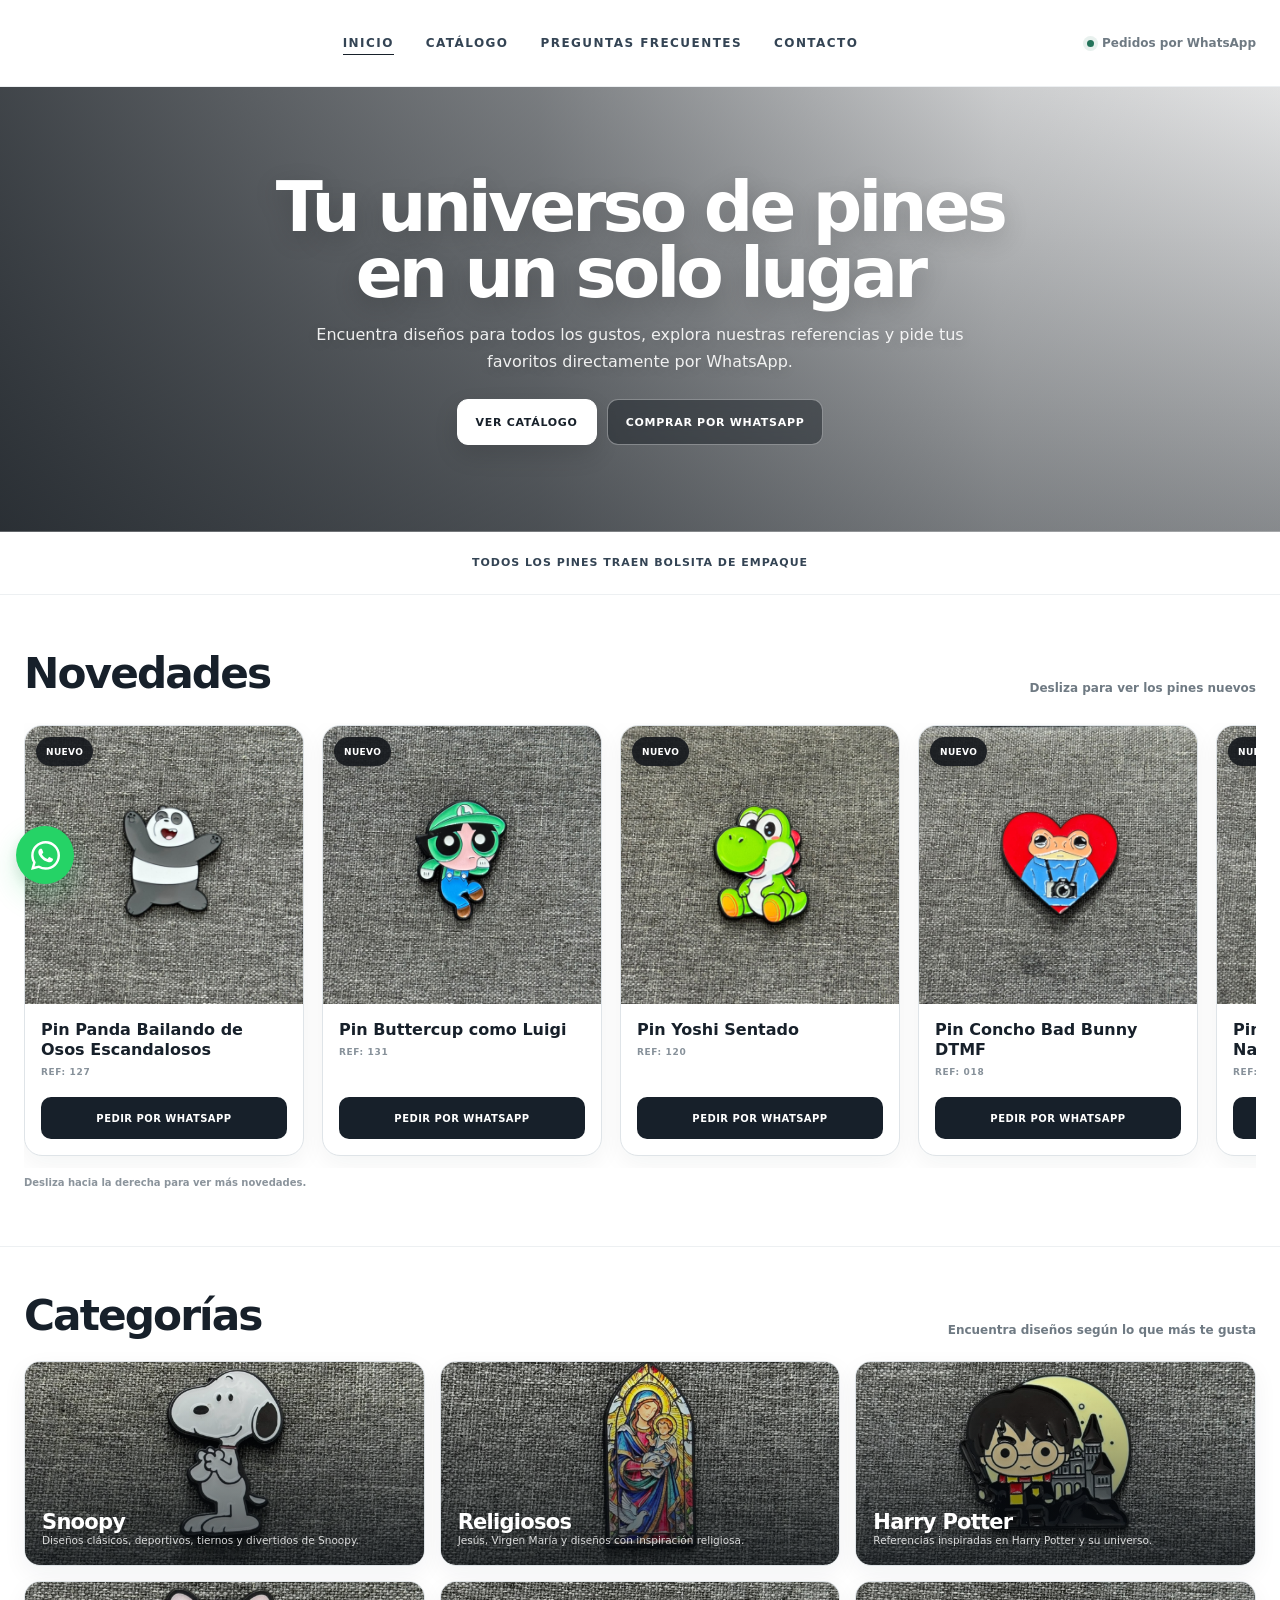
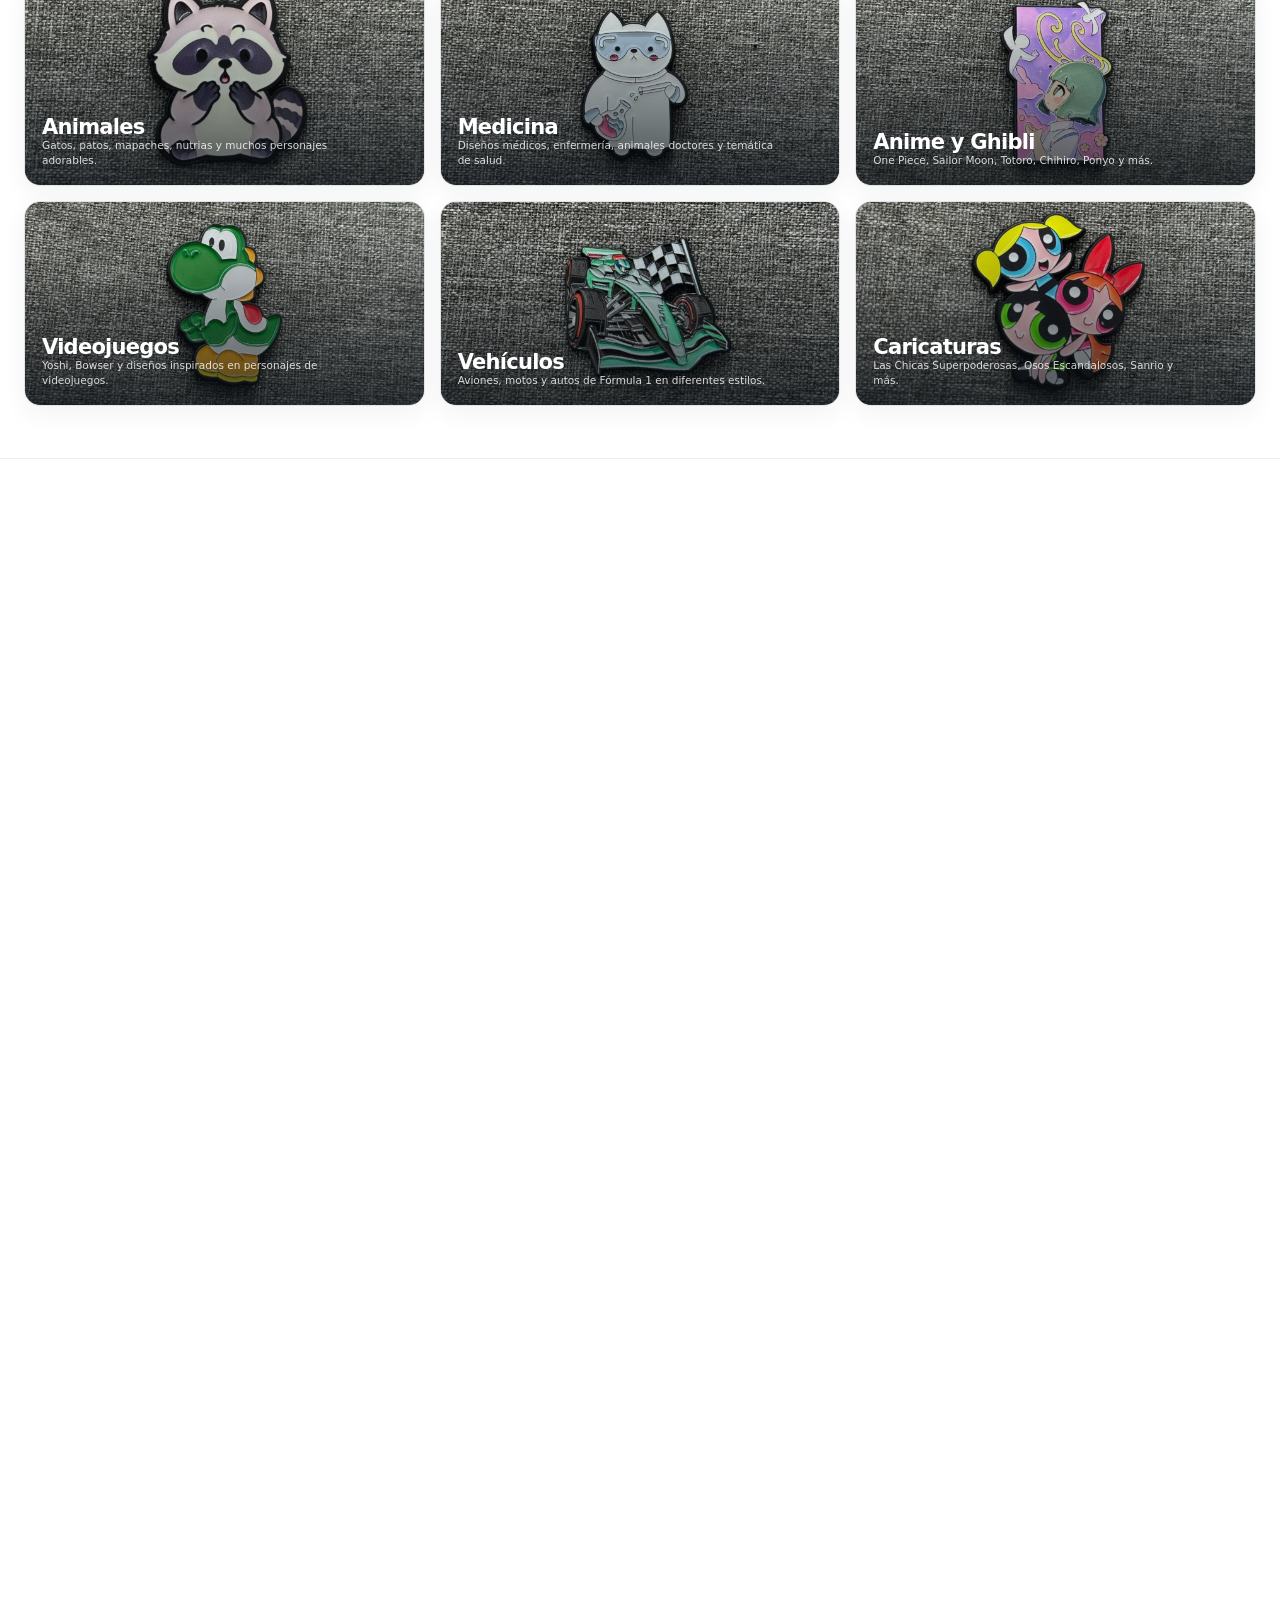
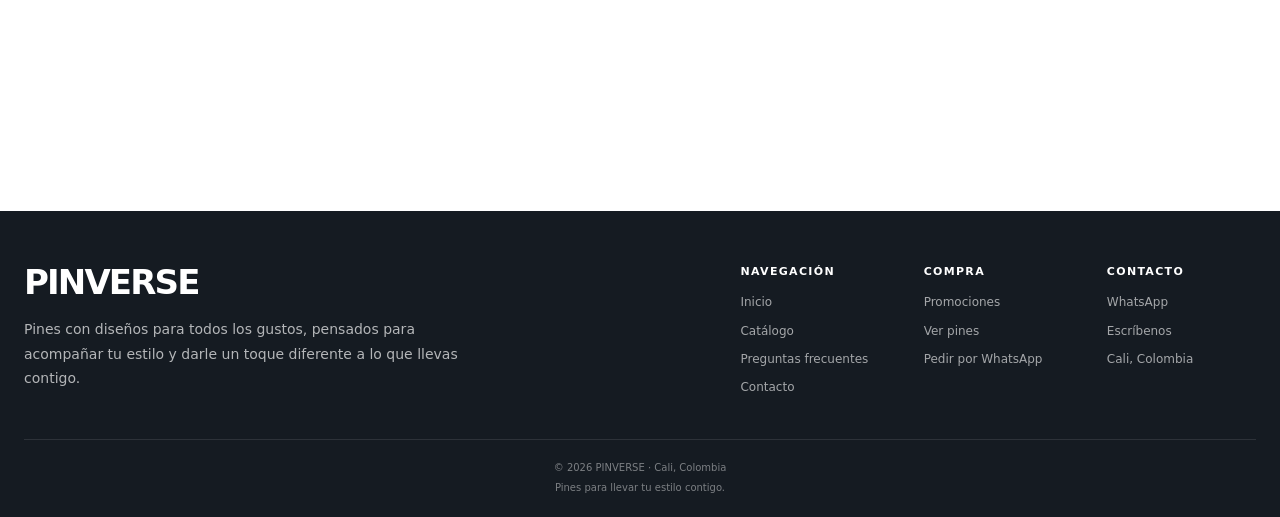
==== index.html @ 4ebc749e "UPDATE" ====
<!DOCTYPE html>
<html lang="es">
<head>
  <meta charset="UTF-8" />
  <meta name="viewport" content="width=device-width, initial-scale=1.0" />

  <script>
    if (window.location.pathname.endsWith('/index.html')) {
      window.history.replaceState({}, '', window.location.pathname.replace(/index\.html$/, ''));
    }
  </script>

  <title>PINVERSE · Inicio</title>
  <meta name="theme-color" content="#ffffff" />
  <meta name="description" content="PINVERSE: pines para todos los gustos. Explora el catálogo, novedades y compra directamente por WhatsApp." />
  <link rel="icon" type="image/png" href="imagenes/favicon.png" />
  
  <style>
    :root{
      --ink:#17202a;
      --ink-soft:#344454;
      --muted:#6f7a83;
      --surface:#ffffff;
      --surface-soft:#f7f8f9;
      --line:#dfe4e8;
      --line-soft:#edf0f2;
      --blue:#2f78bd;
      --blue-deep:#214f7a;
      --green:#24735a;
      --black:#161a1e;
      --max:1420px;
      --header-h:86px;
      --shadow:0 16px 38px rgba(24,32,42,.08);
      --shadow-soft:0 8px 22px rgba(24,32,42,.055);
      --ease:cubic-bezier(.2,.72,.22,1);
    }

    *{
      box-sizing:border-box;
      margin:0;
      padding:0;
    }

    html{
      scroll-behavior:smooth;
    }

    body{
      min-height:100vh;
      background:#fff;
      color:var(--ink);
      font-family:Inter, ui-sans-serif, system-ui, -apple-system, BlinkMacSystemFont, "Segoe UI", sans-serif;
      -webkit-font-smoothing:antialiased;
      text-rendering:optimizeLegibility;
      overflow-x:hidden;
    }

    button,
    input,
    select{
      font:inherit;
    }

    button,
    a{
      -webkit-tap-highlight-color:transparent;
    }

    img{
      max-width:100%;
    }

    a{
      color:inherit;
    }

    .container{
      width:100%;
      margin:0;
      padding:0;
    }

    .inner{
      width:min(calc(100% - 48px), var(--max));
      margin:0 auto;
    }

    /* =========================
       HEADER · mismo lenguaje del catálogo
       ========================= */
    .site-header{
      width:100%;
      min-height:var(--header-h);
      background:rgba(255,255,255,.96);
      border-bottom:1px solid var(--line-soft);
      position:sticky;
      top:0;
      z-index:60;
      backdrop-filter:blur(14px);
    }

    .navbar{
      min-height:var(--header-h);
      display:grid;
      grid-template-columns:auto 1fr auto;
      align-items:center;
      gap:34px;
    }

    .logo-box{
      width:90px;
      height:74px;
      display:flex;
      align-items:center;
      justify-content:flex-start;
      text-decoration:none;
      overflow:visible;
    }

    .logo-box img{
      width:86px;
      height:86px;
      object-fit:contain;
      display:block;
      transform:scale(1.08);
      transition:transform .25s var(--ease);
    }

    .logo-box:hover img{
      transform:scale(1.12);
    }

    .main-nav{
      display:flex;
      align-items:center;
      justify-content:center;
      gap:32px;
      min-width:0;
    }

    .main-nav a{
      text-decoration:none;
      font-size:12px;
      line-height:1;
      font-weight:800;
      letter-spacing:.12em;
      text-transform:uppercase;
      color:var(--ink-soft);
      position:relative;
      padding:10px 0;
    }

    .main-nav a::after{
      content:"";
      position:absolute;
      left:0;
      right:0;
      bottom:4px;
      height:1px;
      background:var(--ink);
      transform:scaleX(0);
      transform-origin:left;
      transition:transform .25s var(--ease);
    }

    .main-nav a:hover::after,
    .main-nav a[aria-current="page"]::after{
      transform:scaleX(1);
    }

    .header-note{
      display:flex;
      align-items:center;
      gap:8px;
      color:var(--muted);
      font-size:12px;
      font-weight:750;
      white-space:nowrap;
    }

    .header-note-dot{
      width:7px;
      height:7px;
      border-radius:50%;
      background:var(--green);
      box-shadow:0 0 0 4px rgba(36,115,90,.10);
    }

    .menu-toggle,
    .mobile-drawer,
    .mobile-overlay,
    .menu-btn{
      display:none;
    }

    /* =========================
       HERO INICIO
       ========================= */
    .hero{
      width:100vw;
      min-height:445px;
      margin:0;
      position:relative;
      isolation:isolate;
      overflow:hidden;
      display:flex;
      align-items:flex-end;
      color:#fff;
      background:
        linear-gradient(90deg, rgba(12,18,24,.78) 0%, rgba(12,18,24,.54) 42%, rgba(12,18,24,.20) 78%, rgba(12,18,24,.10) 100%),
        linear-gradient(180deg, rgba(12,18,24,.02) 0%, rgba(12,18,24,.44) 100%),
        url("imagenes/banner-principal.jpg") center/cover no-repeat;
    }

    .hero::after{
      content:"";
      position:absolute;
      inset:auto 0 0;
      height:1px;
      background:rgba(255,255,255,.25);
      z-index:2;
    }

    .hero-content{
      width:min(calc(100% - 48px), var(--max));
      max-width:none;
      margin:0 auto;
      padding:58px 0 44px;
      position:relative;
      z-index:3;
    }

    .pill{
      display:inline-flex;
      align-items:center;
      min-height:32px;
      padding:7px 12px;
      margin-bottom:16px;
      border:1px solid rgba(255,255,255,.28);
      border-radius:999px;
      background:rgba(17,24,31,.36);
      color:rgba(255,255,255,.92);
      backdrop-filter:blur(8px);
      font-size:10px;
      font-weight:850;
      letter-spacing:.09em;
      text-transform:uppercase;
    }

    .hero h1{
      max-width:800px;
      margin:0 0 16px;
      color:#fff;
      font-size:clamp(42px,5.4vw,72px);
      line-height:.96;
      letter-spacing:-.055em;
      font-weight:780;
      text-wrap:balance;
      text-shadow:0 8px 26px rgba(0,0,0,.18);
    }

    .hero p{
      max-width:650px;
      margin:0 0 24px;
      color:rgba(255,255,255,.90);
      font-size:16px;
      line-height:1.65;
      text-shadow:0 3px 12px rgba(0,0,0,.15);
    }

    .hero-actions{
      display:flex;
      flex-wrap:wrap;
      gap:10px;
    }

    .btn{
      min-height:46px;
      padding:0 18px;
      border:1px solid transparent;
      border-radius:11px;
      display:inline-flex;
      align-items:center;
      justify-content:center;
      text-decoration:none;
      font-size:11px;
      font-weight:900;
      letter-spacing:.065em;
      text-transform:uppercase;
      transition:transform .22s var(--ease), background .22s ease, border-color .22s ease, box-shadow .22s ease;
    }

    .btn-primary{
      background:#fff;
      color:var(--ink);
      border-color:#fff;
      box-shadow:0 10px 24px rgba(0,0,0,.12);
    }

    .btn-primary:hover{
      transform:translateY(-2px);
      box-shadow:0 14px 28px rgba(0,0,0,.17);
    }

    .btn-light{
      background:rgba(18,24,31,.46);
      color:#fff;
      border-color:rgba(255,255,255,.38);
      backdrop-filter:blur(8px);
    }

    .btn-light:hover{
      transform:translateY(-2px);
      background:rgba(18,24,31,.62);
    }

    /* =========================
       FRANJA INFORMATIVA
       ========================= */
    .promo-strip{
      width:100vw;
      min-height:62px;
      background:#fff;
      border-bottom:1px solid var(--line-soft);
      color:var(--ink);
      overflow:hidden;
    }

    .promo-slider{
      width:min(calc(100% - 48px), var(--max));
      height:62px;
      margin:0 auto;
      position:relative;
    }

    .promo-message{
      position:absolute;
      inset:0;
      display:flex;
      align-items:center;
      justify-content:center;
      padding:0 18px;
      color:var(--ink-soft);
      text-align:center;
      font-size:11px;
      line-height:1.35;
      font-weight:850;
      letter-spacing:.09em;
      text-transform:uppercase;
      opacity:0;
      transform:translateY(8px);
      transition:opacity .35s ease, transform .35s ease;
    }

    .promo-message.active{
      opacity:1;
      transform:none;
    }

    /* =========================
       SECCIONES
       ========================= */
    .section{
      width:100vw;
      margin:0;
      padding:58px max(24px, calc((100vw - var(--max))/2));
      background:#fff;
      border-bottom:1px solid var(--line-soft);
      position:relative;
      overflow:hidden;
    }

    .section-head{
      display:flex;
      align-items:flex-end;
      justify-content:space-between;
      gap:18px;
      flex-wrap:wrap;
      margin-bottom:28px;
    }

    .section-head h2{
      color:var(--ink);
      font-size:clamp(30px,3.3vw,46px);
      line-height:1;
      letter-spacing:-.045em;
      font-weight:820;
    }

    .section-head p{
      color:var(--muted);
      font-size:12px;
      font-weight:700;
    }

    /* =========================
       NOVEDADES
       ========================= */
    .novedades-wrap{
      position:relative;
    }

    .novedades-scroll{
      display:flex;
      gap:18px;
      overflow-x:auto;
      padding:2px 2px 12px;
      scroll-snap-type:x mandatory;
      scrollbar-width:thin;
      scrollbar-color:#cfd6dc transparent;
    }

    .novedades-scroll::-webkit-scrollbar{
      height:6px;
    }

    .novedades-scroll::-webkit-scrollbar-track{
      background:transparent;
    }

    .novedades-scroll::-webkit-scrollbar-thumb{
      background:#cfd6dc;
      border-radius:999px;
    }

    .novedad-card{
      width:280px;
      min-width:280px;
      flex:0 0 280px;
      overflow:hidden;
      scroll-snap-align:start;
      background:#fff;
      border:1px solid var(--line);
      border-radius:18px;
      box-shadow:0 8px 24px rgba(23,36,48,.05);
      transition:transform .24s var(--ease), box-shadow .24s ease, border-color .24s ease;
    }

    .novedad-card:hover{
      transform:translateY(-3px);
      border-color:#cfd7dd;
      box-shadow:0 14px 30px rgba(23,36,48,.09);
    }

    .novedad-image{
      position:relative;
      aspect-ratio:1/1;
      overflow:hidden;
      background:#f2f3f3;
    }

    .novedad-image img{
      width:100%;
      height:100%;
      object-fit:cover;
      display:block;
      transition:transform .45s var(--ease);
    }

    .novedad-card:hover .novedad-image img{
      transform:scale(1.025);
    }

    .novedad-badge{
      position:absolute;
      top:11px;
      left:11px;
      z-index:2;
      min-height:29px;
      padding:0 10px;
      border-radius:999px;
      display:flex;
      align-items:center;
      background:rgba(22,26,30,.92);
      color:#fff;
      font-size:9px;
      font-weight:900;
      letter-spacing:.04em;
      text-transform:uppercase;
      box-shadow:0 6px 14px rgba(0,0,0,.12);
    }

    .novedad-body{
      min-height:151px;
      padding:16px;
      display:flex;
      flex-direction:column;
      gap:7px;
    }

    .novedad-title{
      color:var(--ink);
      font-size:16px;
      line-height:1.25;
      font-weight:820;
    }

    .novedad-ref{
      color:#87919a;
      font-size:9px;
      font-weight:850;
      letter-spacing:.07em;
      text-transform:uppercase;
    }

    .novedad-desc{
      display:none;
    }

    .novedad-btn{
      width:100%;
      min-height:42px;
      margin-top:auto;
      padding:0 12px;
      border-radius:10px;
      display:flex;
      align-items:center;
      justify-content:center;
      background:var(--ink);
      color:#fff;
      text-decoration:none;
      font-size:10px;
      font-weight:900;
      letter-spacing:.045em;
      text-transform:uppercase;
      transition:transform .2s ease, background .2s ease;
    }

    .novedad-btn:hover{
      transform:translateY(-1px);
      background:#0d141a;
    }

    .slider-hint{
      margin-top:9px;
      color:#8b949c;
      font-size:10px;
      font-weight:700;
    }

    /* =========================
       CATEGORÍAS
       ========================= */
    .categories-grid{
      display:grid;
      grid-template-columns:repeat(3,minmax(0,1fr));
      gap:16px;
    }

    .category-card{
      min-height:230px;
      position:relative;
      overflow:hidden;
      display:flex;
      align-items:flex-end;
      isolation:isolate;
      border:1px solid var(--line);
      border-radius:18px;
      background:#e8ebed;
      color:#fff;
      text-decoration:none;
      box-shadow:0 8px 24px rgba(23,36,48,.055);
      transition:transform .24s var(--ease), box-shadow .24s ease;
    }

    .category-card:hover{
      transform:translateY(-3px);
      box-shadow:0 15px 30px rgba(23,36,48,.10);
    }

    .category-bg{
      position:absolute;
      inset:0;
      background-size:cover;
      background-position:center;
      transform:scale(1.01);
      transition:transform .5s var(--ease);
    }

    .category-bg::after{
      content:"";
      position:absolute;
      inset:0;
      background:linear-gradient(180deg, rgba(10,15,20,.08) 12%, rgba(10,15,20,.74) 100%);
    }

    .category-card:hover .category-bg{
      transform:scale(1.045);
    }

    .category-content{
      position:relative;
      z-index:2;
      width:100%;
      padding:20px;
    }

    .category-chip{
      display:inline-flex;
      min-height:26px;
      align-items:center;
      padding:0 9px;
      margin-bottom:10px;
      border:1px solid rgba(255,255,255,.28);
      border-radius:999px;
      background:rgba(10,15,20,.28);
      color:rgba(255,255,255,.92);
      font-size:8px;
      font-weight:900;
      letter-spacing:.08em;
      text-transform:uppercase;
      backdrop-filter:blur(7px);
    }

    .category-card h3{
      margin:0 0 6px;
      font-size:24px;
      line-height:1;
      letter-spacing:-.035em;
      font-weight:850;
    }

    .category-card p{
      max-width:340px;
      color:rgba(255,255,255,.82);
      font-size:11px;
      line-height:1.5;
    }

    .category-gatos .category-bg{ background-image:url("imagenes/pin3.jpeg"); }
    .category-medicina .category-bg{ background-image:url("imagenes/pin20.jpeg"); }
    .category-marvel .category-bg{ background-image:url("imagenes/pin30.jpeg"); }
    .category-animales .category-bg{ background-image:url("imagenes/pin21.jpeg"); }
    .category-perros .category-bg{ background-image:url("imagenes/pin46.jpeg"); }
    .category-anime .category-bg{ background-image:url("imagenes/pin32.jpeg"); }
    .category-caricaturas .category-bg{ background-image:url("imagenes/pin16.jpeg"); }
    .category-videojuegos .category-bg{ background-image:url("imagenes/pin23.jpeg"); }
    .category-frases .category-bg{ background-image:url("imagenes/pin56.jpeg"); }

    /* =========================
       FAQ
       ========================= */
    .faq-layout{
      display:grid;
      grid-template-columns:.86fr 1.14fr;
      gap:46px;
      align-items:start;
    }

    .faq-intro{
      display:grid;
      align-content:start;
      gap:16px;
    }

    .faq-kicker{
      width:max-content;
      color:#6d7881;
      font-size:9px;
      font-weight:900;
      letter-spacing:.11em;
      text-transform:uppercase;
    }

    .faq-intro h2{
      max-width:560px;
      color:var(--ink);
      font-size:clamp(34px,4vw,52px);
      line-height:.98;
      letter-spacing:-.05em;
      font-weight:820;
    }

    .faq-intro p{
      max-width:560px;
      color:var(--muted);
      font-size:14px;
      line-height:1.7;
    }

    .faq-image{
      width:100%;
      min-height:300px;
      overflow:hidden;
      border:1px solid var(--line);
      border-radius:18px;
      background:
        linear-gradient(180deg, rgba(17,24,31,.04), rgba(17,24,31,.16)),
        url("imagenes/imagen-preguntas.jpg") center/cover no-repeat;
    }

    .faq-list{
      display:grid;
      gap:16px;
    }

    .faq-group{
      display:grid;
      gap:9px;
    }

    .faq-group + .faq-group{
      margin-top:6px;
    }

    .faq-group-title{
      padding:0 2px 4px;
      color:#7b858e;
      font-size:9px;
      font-weight:900;
      letter-spacing:.11em;
      text-transform:uppercase;
    }

    .faq-item{
      overflow:hidden;
      background:#fff;
      border:1px solid var(--line);
      border-radius:14px;
      transition:border-color .2s ease, box-shadow .2s ease;
    }

    .faq-item[open]{
      border-color:#ccd5dc;
      box-shadow:0 8px 22px rgba(23,36,48,.05);
    }

    .faq-question{
      min-height:58px;
      padding:14px 16px;
      list-style:none;
      cursor:pointer;
      display:flex;
      align-items:center;
      justify-content:space-between;
      gap:18px;
      color:var(--ink);
      font-size:14px;
      line-height:1.35;
      font-weight:800;
    }

    .faq-question::-webkit-details-marker{
      display:none;
    }

    .faq-icon{
      width:29px;
      height:29px;
      flex:0 0 29px;
      border:1px solid var(--line);
      border-radius:50%;
      display:grid;
      place-items:center;
      color:var(--ink-soft);
      font-size:18px;
      font-weight:500;
      transition:transform .2s ease;
    }

    .faq-item[open] .faq-icon{
      transform:rotate(45deg);
    }

    .faq-answer{
      padding:0 16px 16px;
      color:var(--muted);
      font-size:12px;
      line-height:1.7;
    }

    .faq-answer p + p{
      margin-top:8px;
    }

    /* =========================
       FOOTER · igual al catálogo
       ========================= */
    .site-footer{
      width:100vw;
      background:#151b22;
      color:#fff;
    }

    .footer-shell{
      width:min(calc(100% - 48px), var(--max));
      margin:0 auto;
      padding:54px 0 20px;
    }

    .footer-top{
      display:grid;
      grid-template-columns:minmax(260px,1.25fr) minmax(430px,1fr);
      gap:72px;
      align-items:start;
      padding-bottom:42px;
    }

    .footer-brand-block{
      max-width:500px;
    }

    .footer-brand-name{
      display:inline-block;
      margin-bottom:18px;
      color:#fff;
      text-decoration:none;
      font-size:34px;
      line-height:1;
      font-weight:900;
      letter-spacing:-.055em;
    }

    .footer-brand-block p{
      max-width:470px;
      color:rgba(255,255,255,.68);
      font-size:14px;
      line-height:1.75;
    }

    .footer-links-grid{
      display:grid;
      grid-template-columns:repeat(3,minmax(0,1fr));
      gap:34px;
    }

    .footer-column{
      display:flex;
      flex-direction:column;
      align-items:flex-start;
      gap:11px;
    }

    .footer-column h3{
      margin:0 0 5px;
      color:#fff;
      font-size:11px;
      font-weight:900;
      text-transform:uppercase;
      letter-spacing:.12em;
    }

    .footer-column a,
    .footer-column span{
      color:rgba(255,255,255,.61);
      text-decoration:none;
      font-size:12px;
      line-height:1.45;
      transition:color .2s ease, transform .2s ease;
    }

    .footer-column a:hover{
      color:#fff;
      transform:translateX(2px);
    }

    .footer-bottom{
      min-height:58px;
      padding:18px 0 0;
      border-top:1px solid rgba(255,255,255,.10);
      display:flex;
      flex-direction:column;
      align-items:center;
      justify-content:center;
      gap:5px;
      color:rgba(255,255,255,.44);
      text-align:center;
      font-size:10px;
      line-height:1.5;
    }

    /* =========================
       WHATSAPP FLOTANTE
       ========================= */
    .whatsapp-float{
      position:fixed;
      left:16px;
      bottom:16px;
      z-index:80;
      width:58px;
      height:58px;
      border:0;
      border-radius:50%;
      display:grid;
      place-items:center;
      background:#25d366;
      color:#fff;
      text-decoration:none;
      box-shadow:0 12px 28px rgba(37,211,102,.22), 0 5px 14px rgba(0,0,0,.10);
      transition:transform .22s var(--ease), box-shadow .22s ease;
    }

    .whatsapp-float:hover{
      transform:translateY(-2px) scale(1.025);
      box-shadow:0 16px 34px rgba(37,211,102,.28), 0 7px 18px rgba(0,0,0,.12);
    }

    .whatsapp-icon{
      width:100%;
      height:100%;
      display:grid;
      place-items:center;
      line-height:0;
    }

    .whatsapp-icon svg,
    .whatsapp-float > svg{
      width:29px;
      height:29px;
      display:block;
      fill:#fff;
    }

    /* REVEAL */
    .soft-reveal{
      opacity:0;
      transform:translateY(14px);
      transition:opacity .55s ease, transform .55s var(--ease);
    }

    .soft-reveal.is-visible{
      opacity:1;
      transform:none;
    }

    @media (prefers-reduced-motion:reduce){
      *,
      *::before,
      *::after{
        scroll-behavior:auto !important;
      }

      .soft-reveal{
        opacity:1;
        transform:none;
        transition:none;
      }
    }

    /* =========================
       RESPONSIVE
       ========================= */
    @media (max-width:920px){
      :root{
        --header-h:82px;
      }

      .inner{
        width:min(calc(100% - 34px), var(--max));
      }

      .navbar{
        grid-template-columns:auto 1fr;
      }

      .header-note{
        display:none;
      }

      .main-nav{
        justify-content:flex-end;
        gap:18px;
      }

      .main-nav a{
        font-size:10px;
      }

      .hero-content{
        width:min(calc(100% - 34px), var(--max));
      }

      .categories-grid{
        grid-template-columns:repeat(2,minmax(0,1fr));
      }

      .faq-layout{
        grid-template-columns:1fr;
        gap:30px;
      }

      .footer-shell{
        width:min(calc(100% - 34px), var(--max));
        padding-top:46px;
      }

      .footer-top{
        grid-template-columns:1fr;
        gap:38px;
      }

      .footer-brand-block,
      .footer-links-grid{
        max-width:620px;
      }
    }

    @media (max-width:640px){
      :root{
        --header-h:78px;
      }

      .inner{
        width:calc(100% - 28px);
      }

      .site-header{
        position:relative;
      }

      .navbar{
        min-height:var(--header-h);
        display:flex;
        align-items:center;
        justify-content:center;
        position:relative;
      }

      .logo-box{
        width:96px;
        height:74px;
        justify-content:center;
      }

      .logo-box img{
        width:92px;
        height:92px;
      }

      .main-nav{
        display:none;
      }

      .menu-toggle{
        display:block;
        position:absolute;
        opacity:0;
        pointer-events:none;
      }

      .menu-btn{
        display:grid;
        place-items:center;
        position:absolute;
        left:0;
        top:50%;
        transform:translateY(-50%);
        width:42px;
        height:42px;
        border:0;
        background:transparent;
        color:var(--ink);
        font-size:28px;
        cursor:pointer;
        z-index:62;
      }

      .mobile-overlay{
        display:block;
        position:fixed;
        inset:0;
        background:rgba(10,15,20,.45);
        opacity:0;
        visibility:hidden;
        pointer-events:none;
        transition:.24s ease;
        z-index:70;
      }

      .mobile-drawer{
        display:flex;
        flex-direction:column;
        position:fixed;
        top:0;
        left:0;
        width:min(86vw,340px);
        height:100dvh;
        background:#fff;
        border-right:1px solid var(--line);
        transform:translateX(-104%);
        transition:transform .28s var(--ease);
        z-index:71;
      }

      .mobile-drawer-head{
        height:94px;
        display:flex;
        align-items:center;
        justify-content:space-between;
        padding:12px 16px;
        border-bottom:1px solid var(--line);
      }

      .mobile-drawer-logo{
        width:78px;
        height:78px;
        object-fit:contain;
      }

      .mobile-close{
        width:40px;
        height:40px;
        border:1px solid var(--line);
        background:transparent;
        color:var(--ink);
        display:grid;
        place-items:center;
        font-size:22px;
        cursor:pointer;
      }

      .mobile-drawer-nav{
        display:flex;
        flex-direction:column;
      }

      .mobile-drawer-nav a{
        min-height:60px;
        display:flex;
        align-items:center;
        padding:0 18px;
        border-bottom:1px solid var(--line-soft);
        color:var(--ink);
        text-decoration:none;
        font-size:13px;
        font-weight:850;
        letter-spacing:.07em;
        text-transform:uppercase;
      }

      .menu-toggle:checked ~ .mobile-overlay{
        opacity:1;
        visibility:visible;
        pointer-events:auto;
      }

      .menu-toggle:checked ~ .mobile-drawer{
        transform:none;
      }

      .hero{
        min-height:390px;
        background-position:center;
      }

      .hero-content{
        width:calc(100% - 28px);
        padding:42px 0 26px;
      }

      .pill{
        min-height:29px;
        margin-bottom:13px;
        font-size:8.5px;
      }

      .hero h1{
        max-width:520px;
        margin-bottom:12px;
        font-size:clamp(37px,11.5vw,52px);
        line-height:.97;
      }

      .hero p{
        max-width:520px;
        margin-bottom:18px;
        font-size:13px;
        line-height:1.6;
      }

      .hero-actions{
        display:grid;
        grid-template-columns:1fr;
        gap:8px;
        max-width:360px;
      }

      .btn{
        width:100%;
        min-height:44px;
        font-size:9.5px;
      }

      .promo-strip,
      .promo-slider{
        min-height:56px;
        height:56px;
      }

      .promo-slider{
        width:calc(100% - 24px);
      }

      .promo-message{
        padding:0 8px;
        font-size:9px;
        letter-spacing:.06em;
      }

      .section{
        padding:38px 14px;
      }

      .section-head{
        margin-bottom:20px;
        align-items:flex-start;
      }

      .section-head h2{
        font-size:31px;
      }

      .section-head p{
        font-size:10px;
      }

      .novedades-scroll{
        gap:12px;
      }

      .novedad-card{
        width:238px;
        min-width:238px;
        flex-basis:238px;
        border-radius:16px;
      }

      .novedad-body{
        min-height:143px;
        padding:13px;
      }

      .novedad-title{
        font-size:14px;
      }

      .categories-grid{
        grid-template-columns:1fr 1fr;
        gap:10px;
      }

      .category-card{
        min-height:170px;
        border-radius:15px;
      }

      .category-content{
        padding:14px;
      }

      .category-chip{
        min-height:23px;
        padding:0 8px;
        margin-bottom:8px;
        font-size:7px;
      }

      .category-card h3{
        font-size:18px;
      }

      .category-card p{
        display:none;
      }

      .faq-layout{
        gap:24px;
      }

      .faq-intro{
        gap:13px;
      }

      .faq-intro h2{
        font-size:34px;
      }

      .faq-intro p{
        font-size:12px;
      }

      .faq-image{
        min-height:220px;
        border-radius:15px;
      }

      .faq-list{
        gap:13px;
      }

      .faq-question{
        min-height:55px;
        padding:13px 14px;
        font-size:13px;
      }

      .faq-answer{
        padding:0 14px 14px;
        font-size:11px;
      }

      .footer-shell{
        width:calc(100% - 32px);
        padding:40px 0 18px;
      }

      .footer-top{
        gap:34px;
        padding-bottom:30px;
      }

      .footer-brand-name{
        font-size:31px;
        margin-bottom:15px;
      }

      .footer-brand-block p{
        font-size:13px;
        line-height:1.7;
      }

      .footer-links-grid{
        grid-template-columns:repeat(2,minmax(0,1fr));
        gap:30px 24px;
      }

      .footer-column:last-child{
        grid-column:1 / -1;
      }

      .whatsapp-float{
        left:14px;
        bottom:14px;
        width:56px;
        height:56px;
      }
    }

    @media (max-width:390px){
      .footer-links-grid{
        grid-template-columns:1fr 1fr;
        gap:28px 18px;
      }

      .categories-grid{
        gap:8px;
      }
    }
  
    /* =========================================================
       V2 · HERO CENTRADO
       ========================================================= */
    .hero{
      align-items:center;
      text-align:center;
    }

    .hero-content{
      display:flex;
      flex-direction:column;
      align-items:center;
      justify-content:center;
      padding-top:48px;
      padding-bottom:48px;
    }

    .hero h1{
      max-width:900px;
      margin-left:auto;
      margin-right:auto;
      text-align:center;
    }

    .hero p{
      max-width:690px;
      margin-left:auto;
      margin-right:auto;
      text-align:center;
    }

    .hero-actions{
      justify-content:center;
      align-items:center;
    }

    /* La píldora ya no se usa en el hero */
    .pill{
      display:none !important;
    }

    /* =========================================================
       V2 · CATEGORÍAS ACTUALIZADAS
       ========================================================= */
    .categories-grid{
      grid-template-columns:repeat(3,minmax(0,1fr));
      gap:16px;
    }

    .category-card{
      min-height:245px;
    }

    .category-content{
      display:flex;
      flex-direction:column;
      align-items:flex-start;
    }

    .category-card h3{
      max-width:92%;
    }

    .category-card p{
      max-width:90%;
    }

    .category-religiosos .category-bg{
      background-image:url("imagenes/pin105.jpeg");
    }

    .category-snoopy .category-bg{
      background-image:url("imagenes/pin89.jpeg");
    }

    .category-harry .category-bg{
      background-image:url("imagenes/pin5.jpeg");
    }

    .category-animales .category-bg{
      background-image:url("imagenes/pin123.jpeg");
    }

    .category-medicina .category-bg{
      background-image:url("imagenes/pin85.jpeg");
    }

    .category-anime .category-bg{
      background-image:url("imagenes/pin107.jpeg");
    }

    .category-videojuegos .category-bg{
      background-image:url("imagenes/pin112.jpeg");
    }

    .category-vehiculos .category-bg{
      background-image:url("imagenes/pin94.jpeg");
    }

    .category-caricaturas .category-bg{
      background-image:url("imagenes/pin139.jpeg");
    }

    @media (max-width:920px){
      .hero-content{
        padding-top:42px;
        padding-bottom:42px;
      }
    }

    @media (max-width:640px){
      .hero{
        min-height:365px;
      }

      .hero-content{
        width:calc(100% - 30px);
        padding-top:34px;
        padding-bottom:30px;
      }

      .hero h1{
        max-width:100%;
        font-size:clamp(36px,11vw,48px);
        line-height:.98;
      }

      .hero p{
        max-width:94%;
        font-size:13px;
        line-height:1.6;
      }

      .hero-actions{
        width:min(100%,360px);
        margin-left:auto;
        margin-right:auto;
      }

      .categories-grid{
        grid-template-columns:1fr 1fr;
        gap:10px;
      }

      .category-card{
        min-height:178px;
      }

      .category-card p{
        display:none;
      }
    }

  
    /* =========================================================
       V3 · CATEGORÍAS MÁS COMPACTAS Y MEJOR CENTRADAS
       ========================================================= */
    .categories-section{
      padding-top:48px;
      padding-bottom:52px;
    }

    .categories-section .section-head,
    .categories-section .categories-grid{
      width:min(100%, 1260px);
      margin-left:auto;
      margin-right:auto;
    }

    .categories-section .section-head{
      margin-bottom:24px;
    }

    .categories-section .categories-grid{
      grid-template-columns:repeat(3,minmax(0,1fr));
      gap:15px;
    }

    .categories-section .category-card{
      min-height:205px;
      border-radius:16px;
    }

    .categories-section .category-content{
      padding:17px;
    }

    .categories-section .category-card h3{
      font-size:21px;
    }

    .categories-section .category-card p{
      font-size:10.5px;
      line-height:1.45;
    }

    .categories-section .category-chip{
      min-height:24px;
      padding:0 8px;
      margin-bottom:8px;
      font-size:7.5px;
    }

    /* =========================================================
       V3 · FAQ CON BANNER HORIZONTAL DE BORDE A BORDE
       ========================================================= */
    .faq-section{
      padding:0;
      border-bottom:0;
    }

    .faq-section .faq-layout{
      display:flex;
      flex-direction:column;
      gap:0;
    }

    .faq-section .faq-intro{
      display:grid;
      grid-template-columns:minmax(280px, 470px) minmax(0, 1fr);
      gap:38px;
      align-items:center;
      width:min(calc(100% - 48px), var(--max));
      margin:0 auto;
      padding:52px 0 34px;
    }

    .faq-section .faq-image{
      grid-column:1 / -1;
      order:3;
      width:100vw;
      min-height:310px;
      margin-left:calc(50% - 50vw);
      margin-right:calc(50% - 50vw);
      border:0;
      border-radius:0;
      background:
        linear-gradient(180deg, rgba(17,24,31,.03), rgba(17,24,31,.12)),
        url("imagenes/imagen-preguntas.jpg") center/cover no-repeat;
    }

    .faq-section .faq-intro > .faq-kicker,
    .faq-section .faq-intro > h2,
    .faq-section .faq-intro > p{
      grid-column:1;
    }

    .faq-section .faq-intro > .faq-kicker{
      align-self:end;
    }

    .faq-section .faq-intro > h2{
      margin-top:-8px;
    }

    .faq-section .faq-intro > p{
      margin-top:-5px;
    }

    .faq-section .faq-list{
      width:min(calc(100% - 48px), 1120px);
      margin:0 auto;
      padding:38px 0 56px;
    }

    @media (max-width:920px){
      .categories-section .section-head,
      .categories-section .categories-grid{
        width:min(100%, 1040px);
      }

      .categories-section .category-card{
        min-height:190px;
      }

      .faq-section .faq-intro{
        grid-template-columns:1fr;
        gap:12px;
        width:min(calc(100% - 34px), var(--max));
        padding:42px 0 28px;
      }

      .faq-section .faq-intro > .faq-kicker,
      .faq-section .faq-intro > h2,
      .faq-section .faq-intro > p{
        grid-column:1;
      }

      .faq-section .faq-image{
        grid-column:1;
        min-height:260px;
        margin-top:14px;
      }

      .faq-section .faq-list{
        width:min(calc(100% - 34px), 980px);
        padding:32px 0 46px;
      }
    }

    @media (max-width:640px){
      .categories-section{
        padding:34px 20px 40px;
      }

      .categories-section .section-head{
        width:100%;
        margin-bottom:18px;
      }

      .categories-section .categories-grid{
        width:100%;
        grid-template-columns:1fr 1fr;
        gap:11px;
      }

      .categories-section .category-card{
        min-height:150px;
        border-radius:14px;
      }

      .categories-section .category-content{
        padding:12px;
      }

      .categories-section .category-card h3{
        font-size:16px;
      }

      .categories-section .category-chip{
        min-height:22px;
        padding:0 7px;
        margin-bottom:7px;
        font-size:6.7px;
      }

      .faq-section .faq-intro{
        width:calc(100% - 28px);
        padding:36px 0 22px;
      }

      .faq-section .faq-intro h2{
        font-size:32px;
      }

      .faq-section .faq-intro p{
        font-size:12px;
        line-height:1.65;
      }

      .faq-section .faq-image{
        min-height:210px;
        margin-top:10px;
        background-position:center;
      }

      .faq-section .faq-list{
        width:calc(100% - 28px);
        padding:26px 0 40px;
      }
    }

    @media (max-width:390px){
      .categories-section{
        padding-left:16px;
        padding-right:16px;
      }

      .categories-section .categories-grid{
        gap:9px;
      }

      .categories-section .category-card{
        min-height:142px;
      }

      .faq-section .faq-image{
        min-height:190px;
      }
    }

  
    /* V4 · Categorías sin etiquetas superiores */
    .categories-section .category-content{
      justify-content:flex-end;
    }

    .categories-section .category-card h3{
      margin-bottom:0;
    }

  </style>

</head>
<body>
  <header class="site-header">
    <div class="inner navbar">
      <label for="menu-toggle" class="menu-btn" aria-label="Abrir menú">☰</label>

      <a href="index.html" class="logo-box" aria-label="Ir al inicio de PINVERSE">
        <img src="imagenes/logo.png" alt="PINVERSE" onerror="this.style.display='none'" />
      </a>

      <nav class="main-nav" aria-label="Navegación principal">
        <a href="index.html" aria-current="page">Inicio</a>
        <a href="catalogo/">Catálogo</a>
        <a href="preguntas/">Preguntas frecuentes</a>
        <a href="contacto/">Contacto</a>
      </nav>

      <div class="header-note" aria-label="Pedidos disponibles">
        <span class="header-note-dot" aria-hidden="true"></span>
        Pedidos por WhatsApp
      </div>
    </div>
  </header>

  <input type="checkbox" id="menu-toggle" class="menu-toggle" aria-hidden="true" />
  <label for="menu-toggle" class="mobile-overlay" aria-label="Cerrar menú"></label>

  <aside class="mobile-drawer" aria-label="Menú móvil">
    <div class="mobile-drawer-head">
      <a href="index.html" aria-label="Ir al inicio">
        <img src="imagenes/logo.png" alt="PINVERSE" class="mobile-drawer-logo" />
      </a>
      <label for="menu-toggle" class="mobile-close" aria-label="Cerrar menú">×</label>
    </div>

    <nav class="mobile-drawer-nav">
      <a href="index.html" aria-current="page">Inicio</a>
      <a href="catalogo/">Catálogo</a>
      <a href="preguntas/">Preguntas frecuentes</a>
      <a href="contacto/">Contacto</a>
    </nav>
  </aside>

  <div class="container">
    <section class="hero">
      <div class="hero-content">
        <h1>Tu universo de pines en un solo lugar</h1>
        <p>Encuentra diseños para todos los gustos, explora nuestras referencias y pide tus favoritos directamente por WhatsApp.</p>

        <div class="hero-actions">
          <a class="btn btn-primary" href="catalogo/">Ver catálogo</a>
          <a class="btn btn-light" href="https://wa.me/573116821619?text=Hola%2C%20quiero%20hacer%20un%20pedido%20en%20PINVERSE.%20%C2%BFMe%20ayudan%20con%20la%20disponibilidad%20y%20el%20proceso%20de%20compra%3F" target="_blank" rel="noopener noreferrer">Comprar por WhatsApp</a>
        </div>
      </div>
    </section>

    <section class="promo-strip">
      <div class="promo-slider">
        <span class="promo-message active">TODOS LOS PINES TRAEN BOLSITA DE EMPAQUE</span>
        <span class="promo-message">PROMOCIONES A PARTIR DE LA COMPRA DE 2 PINES O MÁS</span>
        <span class="promo-message">PÍDENOS POR WHATSAPP Y ARMA TU SURTIDO</span>
        <span class="promo-message">COMPRAS A PARTIR DE 3 UNIDADES</span>
      </div>
    </section>

    <section class="section">
      <div class="section-head">
        <h2>Novedades</h2>
        <p>Desliza para ver los pines nuevos</p>
      </div>

      <div class="novedades-wrap">
        <div class="novedades-scroll">
          <article class="novedad-card">
            <div class="novedad-image">
              <span class="novedad-badge">Nuevo</span>
              <img src="imagenes/pin127.jpeg" alt="Pin Panda Bailando de Osos Escandalosos">
            </div>
            <div class="novedad-body">
              <h3 class="novedad-title">Pin Panda Bailando de Osos Escandalosos</h3>
              <p class="novedad-ref">Ref: 127</p>
              <a class="novedad-btn" href="https://wa.me/573116821619?text=Hola%2C%20quiero%20informaci%C3%B3n%20sobre%20Pin%20Panda%20Bailando%20de%20Osos%20Escandalosos%20Ref.%20127%20de%20PINVERSE." target="_blank" rel="noopener noreferrer">Pedir por WhatsApp</a>
            </div>
          </article>

          <article class="novedad-card">
            <div class="novedad-image">
              <span class="novedad-badge">Nuevo</span>
              <img src="imagenes/pin131.jpeg" alt="Pin Buttercup como Luigi">
            </div>
            <div class="novedad-body">
              <h3 class="novedad-title">Pin Buttercup como Luigi</h3>
              <p class="novedad-ref">Ref: 131</p>
              <a class="novedad-btn" href="https://wa.me/573116821619?text=Hola%2C%20quiero%20informaci%C3%B3n%20sobre%20Pin%20Buttercup%20como%20Luigi%20Ref.%20131%20de%20PINVERSE." target="_blank" rel="noopener noreferrer">Pedir por WhatsApp</a>
            </div>
          </article>

          <article class="novedad-card">
            <div class="novedad-image">
              <span class="novedad-badge">Nuevo</span>
              <img src="imagenes/pin120.jpeg" alt="Pin Yoshi Sentado">
            </div>
            <div class="novedad-body">
              <h3 class="novedad-title">Pin Yoshi Sentado</h3>
              <p class="novedad-ref">Ref: 120</p>
              <a class="novedad-btn" href="https://wa.me/573116821619?text=Hola%2C%20quiero%20informaci%C3%B3n%20sobre%20Pin%20Yoshi%20Sentado%20Ref.%20120%20de%20PINVERSE." target="_blank" rel="noopener noreferrer">Pedir por WhatsApp</a>
            </div>
          </article>

          <article class="novedad-card">
            <div class="novedad-image">
              <span class="novedad-badge">Nuevo</span>
              <img src="imagenes/pin18.jpeg" alt="Pin Concho Bad Bunny DTMF">
            </div>
            <div class="novedad-body">
              <h3 class="novedad-title">Pin Concho Bad Bunny DTMF</h3>
              <p class="novedad-ref">Ref: 018</p>
              <a class="novedad-btn" href="https://wa.me/573116821619?text=Hola%2C%20quiero%20informaci%C3%B3n%20sobre%20Pin%20Concho%20Bad%20Bunny%20DTMF%20Ref.%20018%20de%20PINVERSE." target="_blank" rel="noopener noreferrer">Pedir por WhatsApp</a>
            </div>
          </article>

          <article class="novedad-card">
            <div class="novedad-image">
              <span class="novedad-badge">Nuevo</span>
              <img src="imagenes/pin45.jpeg" alt="Pin Escudo Atlético Nacional">
            </div>
            <div class="novedad-body">
              <h3 class="novedad-title">Pin Escudo Atlético Nacional</h3>
              <p class="novedad-ref">Ref: 045</p>
              <a class="novedad-btn" href="https://wa.me/573116821619?text=Hola%2C%20quiero%20informaci%C3%B3n%20sobre%20Pin%20Escudo%20Atl%C3%A9tico%20Nacional%20Ref.%20045%20de%20PINVERSE." target="_blank" rel="noopener noreferrer">Pedir por WhatsApp</a>
            </div>
          </article>
        </div>

        <p class="slider-hint">Desliza hacia la derecha para ver más novedades.</p>
      </div>
    </section>

    <section class="section categories-section">
      <div class="section-head">
        <h2>Categorías</h2>
        <p>Encuentra diseños según lo que más te gusta</p>
      </div>

      <div class="categories-grid">
        <a class="category-card category-snoopy" href="catalogo/">
          <div class="category-bg"></div>
          <div class="category-content">
            <h3>Snoopy</h3>
            <p>Diseños clásicos, deportivos, tiernos y divertidos de Snoopy.</p>
          </div>
        </a>

        <a class="category-card category-religiosos" href="catalogo/">
          <div class="category-bg"></div>
          <div class="category-content">
            <h3>Religiosos</h3>
            <p>Jesús, Virgen María y diseños con inspiración religiosa.</p>
          </div>
        </a>

        <a class="category-card category-harry" href="catalogo/">
          <div class="category-bg"></div>
          <div class="category-content">
            <h3>Harry Potter</h3>
            <p>Referencias inspiradas en Harry Potter y su universo.</p>
          </div>
        </a>

        <a class="category-card category-animales" href="catalogo/">
          <div class="category-bg"></div>
          <div class="category-content">
            <h3>Animales</h3>
            <p>Gatos, patos, mapaches, nutrias y muchos personajes adorables.</p>
          </div>
        </a>

        <a class="category-card category-medicina" href="catalogo/">
          <div class="category-bg"></div>
          <div class="category-content">
            <h3>Medicina</h3>
            <p>Diseños médicos, enfermería, animales doctores y temática de salud.</p>
          </div>
        </a>

        <a class="category-card category-anime" href="catalogo/">
          <div class="category-bg"></div>
          <div class="category-content">
            <h3>Anime y Ghibli</h3>
            <p>One Piece, Sailor Moon, Totoro, Chihiro, Ponyo y más.</p>
          </div>
        </a>

        <a class="category-card category-videojuegos" href="catalogo/">
          <div class="category-bg"></div>
          <div class="category-content">
            <h3>Videojuegos</h3>
            <p>Yoshi, Bowser y diseños inspirados en personajes de videojuegos.</p>
          </div>
        </a>

        <a class="category-card category-vehiculos" href="catalogo/">
          <div class="category-bg"></div>
          <div class="category-content">
            <h3>Vehículos</h3>
            <p>Aviones, motos y autos de Fórmula 1 en diferentes estilos.</p>
          </div>
        </a>

        <a class="category-card category-caricaturas" href="catalogo/">
          <div class="category-bg"></div>
          <div class="category-content">
            <h3>Caricaturas</h3>
            <p>Las Chicas Superpoderosas, Osos Escandalosos, Sanrio y más.</p>
          </div>
        </a>
      </div>
    </section>

    <section class="section faq-section">
      <div class="faq-layout">
        <div class="faq-intro">
          <span class="faq-kicker">Preguntas frecuentes</span>
          <h2>Resolvemos tus dudas antes de comprar</h2>
          <p>Aquí puedes revisar información importante sobre pedidos, materiales, empaque y promociones. Así la experiencia se siente más clara, más cómoda y mucho más confiable para el cliente.</p>
          <div class="faq-image"></div>
        </div>

        <div class="faq-list">
          <div class="faq-group">
            <div class="faq-group-title">Sobre los pines</div>

            <details class="faq-item" open>
              <summary class="faq-question">
                <span>¿Los pines incluyen empaque?</span>
                <span class="faq-icon">+</span>
              </summary>
              <div class="faq-answer">
                <p>Sí, cada pin incluye su bolsita de empaque para que llegue protegido y listo para usar o regalar.</p>
                <p>Es un detalle simple, pero hace que todo se vea mucho más bonito.</p>
              </div>
            </details>

            <details class="faq-item">
              <summary class="faq-question">
                <span>¿De qué material son?</span>
                <span class="faq-icon">+</span>
              </summary>
              <div class="faq-answer">
                <p>Son pines metálicos, lo que les da mayor calidad, durabilidad y un acabado mucho más bonito.</p>
              </div>
            </details>

            <details class="faq-item">
              <summary class="faq-question">
                <span>¿Puedo mezclar diseños?</span>
                <span class="faq-icon">+</span>
              </summary>
              <div class="faq-answer">
                <p>Sí, puedes elegir diferentes referencias en un mismo pedido sin problema.</p>
              </div>
            </details>
          </div>

          <div class="faq-group">
            <div class="faq-group-title">Sobre pedidos</div>

            <details class="faq-item">
              <summary class="faq-question">
                <span>¿Cómo hago mi pedido?</span>
                <span class="faq-icon">+</span>
              </summary>
              <div class="faq-answer">
                <p>Solo escríbenos por WhatsApp con los pines que quieres y te ayudamos con todo el proceso.</p>
              </div>
            </details>

            <details class="faq-item">
              <summary class="faq-question">
                <span>¿Hay promociones?</span>
                <span class="faq-icon">+</span>
              </summary>
              <div class="faq-answer">
                <p>Sí, manejamos promociones dependiendo de la cantidad que compres.</p>
              </div>
            </details>

            <details class="faq-item">
              <summary class="faq-question">
                <span>¿Puedo preguntar antes de comprar?</span>
                <span class="faq-icon">+</span>
              </summary>
              <div class="faq-answer">
                <p>Claro, puedes escribirnos sin compromiso y resolver cualquier duda.</p>
              </div>
            </details>
          </div>
        </div>
      </div>
    </section>
    <footer class="site-footer">
      <div class="footer-shell">
        <div class="footer-top">
          <div class="footer-brand-block">
            <a href="index.html" class="footer-brand-name">PINVERSE</a>
            <p>
              Pines con diseños para todos los gustos, pensados para acompañar tu estilo
              y darle un toque diferente a lo que llevas contigo.
            </p>
          </div>

          <div class="footer-links-grid">
            <div class="footer-column">
              <h3>Navegación</h3>
              <a href="index.html">Inicio</a>
              <a href="catalogo/">Catálogo</a>
              <a href="preguntas/">Preguntas frecuentes</a>
              <a href="contacto/">Contacto</a>
            </div>

            <div class="footer-column">
              <h3>Compra</h3>
              <a href="catalogo/#promociones">Promociones</a>
              <a href="catalogo/#productos">Ver pines</a>
              <a
                href="https://wa.me/573116821619?text=Hola%2C%20quiero%20hacer%20un%20pedido%20en%20PINVERSE.%20%C2%BFMe%20ayudan%20con%20la%20disponibilidad%20y%20el%20proceso%20de%20compra%3F"
                target="_blank"
                rel="noopener noreferrer"
              >Pedir por WhatsApp</a>
            </div>

            <div class="footer-column">
              <h3>Contacto</h3>
              <a
                href="https://wa.me/573116821619?text=Hola%2C%20estoy%20visitando%20PINVERSE%20y%20quisiera%20recibir%20informaci%C3%B3n%20sobre%20los%20pines.%20%C2%BFMe%20pueden%20ayudar%3F"
                target="_blank"
                rel="noopener noreferrer"
              >WhatsApp</a>
              <a href="contacto/">Escríbenos</a>
              <span>Cali, Colombia</span>
            </div>
          </div>
        </div>

        <div class="footer-bottom">
          <span>© 2026 PINVERSE · Cali, Colombia</span>
          <span>Pines para llevar tu estilo contigo.</span>
        </div>
      </div>
    </footer>
  </div>

  <a
    class="whatsapp-float"
    href="https://wa.me/573116821619?text=Hola%2C%20estoy%20visitando%20PINVERSE%20y%20quisiera%20recibir%20informaci%C3%B3n%20sobre%20los%20pines.%20%C2%BFMe%20pueden%20ayudar%3F"
    target="_blank" rel="noopener noreferrer"
    aria-label="Consultar por WhatsApp"
  >
    <span class="whatsapp-icon">
      <svg viewBox="0 0 24 24" aria-hidden="true" xmlns="http://www.w3.org/2000/svg">
        <path fill="#ffffff" d="M20.52 3.48A11.8 11.8 0 0 0 12.07 0C5.5 0 .15 5.35.15 11.92c0 2.1.55 4.15 1.59 5.95L0 24l6.31-1.65a11.9 11.9 0 0 0 5.76 1.47h.01c6.57 0 11.92-5.35 11.92-11.92 0-3.18-1.24-6.17-3.48-8.42Zm-8.45 18.3h-.01a9.9 9.9 0 0 1-5.05-1.39l-.36-.21-3.74.98 1-3.65-.23-.37a9.86 9.86 0 0 1-1.52-5.24c0-5.45 4.44-9.89 9.9-9.89 2.64 0 5.12 1.03 6.99 2.9a9.83 9.83 0 0 1 2.9 6.99c0 5.46-4.44 9.89-9.88 9.89Zm5.43-7.42c-.3-.15-1.77-.87-2.04-.96-.27-.1-.47-.15-.66.15-.2.3-.76.96-.93 1.16-.17.2-.34.22-.64.08-.3-.15-1.25-.46-2.38-1.47-.88-.79-1.48-1.76-1.65-2.06-.17-.3-.02-.46.13-.61.13-.13.3-.34.45-.5.15-.17.2-.3.3-.5.1-.2.05-.38-.02-.53-.08-.15-.67-1.62-.92-2.22-.24-.58-.49-.5-.66-.51h-.57c-.2 0-.52.08-.8.38-.27.3-1.04 1.02-1.04 2.49s1.07 2.88 1.22 3.08c.15.2 2.1 3.2 5.08 4.48.71.31 1.26.49 1.69.63.71.23 1.36.2 1.88.12.57-.08 1.77-.72 2.02-1.42.25-.7.25-1.29.17-1.42-.08-.13-.27-.2-.57-.35Z"/>
      </svg>
    </span>
  </a>

  <script>
    const promoMessages = document.querySelectorAll('.promo-message');
    let promoIndex = 0;

    function rotatePromoMessages() {
      if (!promoMessages.length) return;
      promoMessages[promoIndex].classList.remove('active');
      promoIndex = (promoIndex + 1) % promoMessages.length;
      promoMessages[promoIndex].classList.add('active');
    }

    setInterval(rotatePromoMessages, 3000);

    const faqItems = document.querySelectorAll('.faq-item');
    faqItems.forEach(item => {
      item.addEventListener('toggle', () => {
        if (item.open) {
          faqItems.forEach(other => {
            if (other !== item) other.removeAttribute('open');
          });
        }
      });
    });

    function activarRevealSuave() {
      const revealItems = document.querySelectorAll('.hero, .promo-strip, .section');

      if (!('IntersectionObserver' in window)) {
        revealItems.forEach(item => item.classList.add('is-visible'));
        return;
      }

      revealItems.forEach(item => item.classList.add('soft-reveal'));

      const observer = new IntersectionObserver(entries => {
        entries.forEach(entry => {
          if (entry.isIntersecting) {
            entry.target.classList.add('is-visible');
            observer.unobserve(entry.target);
          }
        });
      }, { threshold: .14, rootMargin: '0px 0px -40px 0px' });

      revealItems.forEach(item => observer.observe(item));
    }

    activarRevealSuave();

    const mobileLinks = document.querySelectorAll('.mobile-drawer-nav a');
    const menuToggle = document.getElementById('menu-toggle');

    mobileLinks.forEach(link => {
      link.addEventListener('click', () => {
        menuToggle.checked = false;
      });
    });
  </script>
</body>
</html>
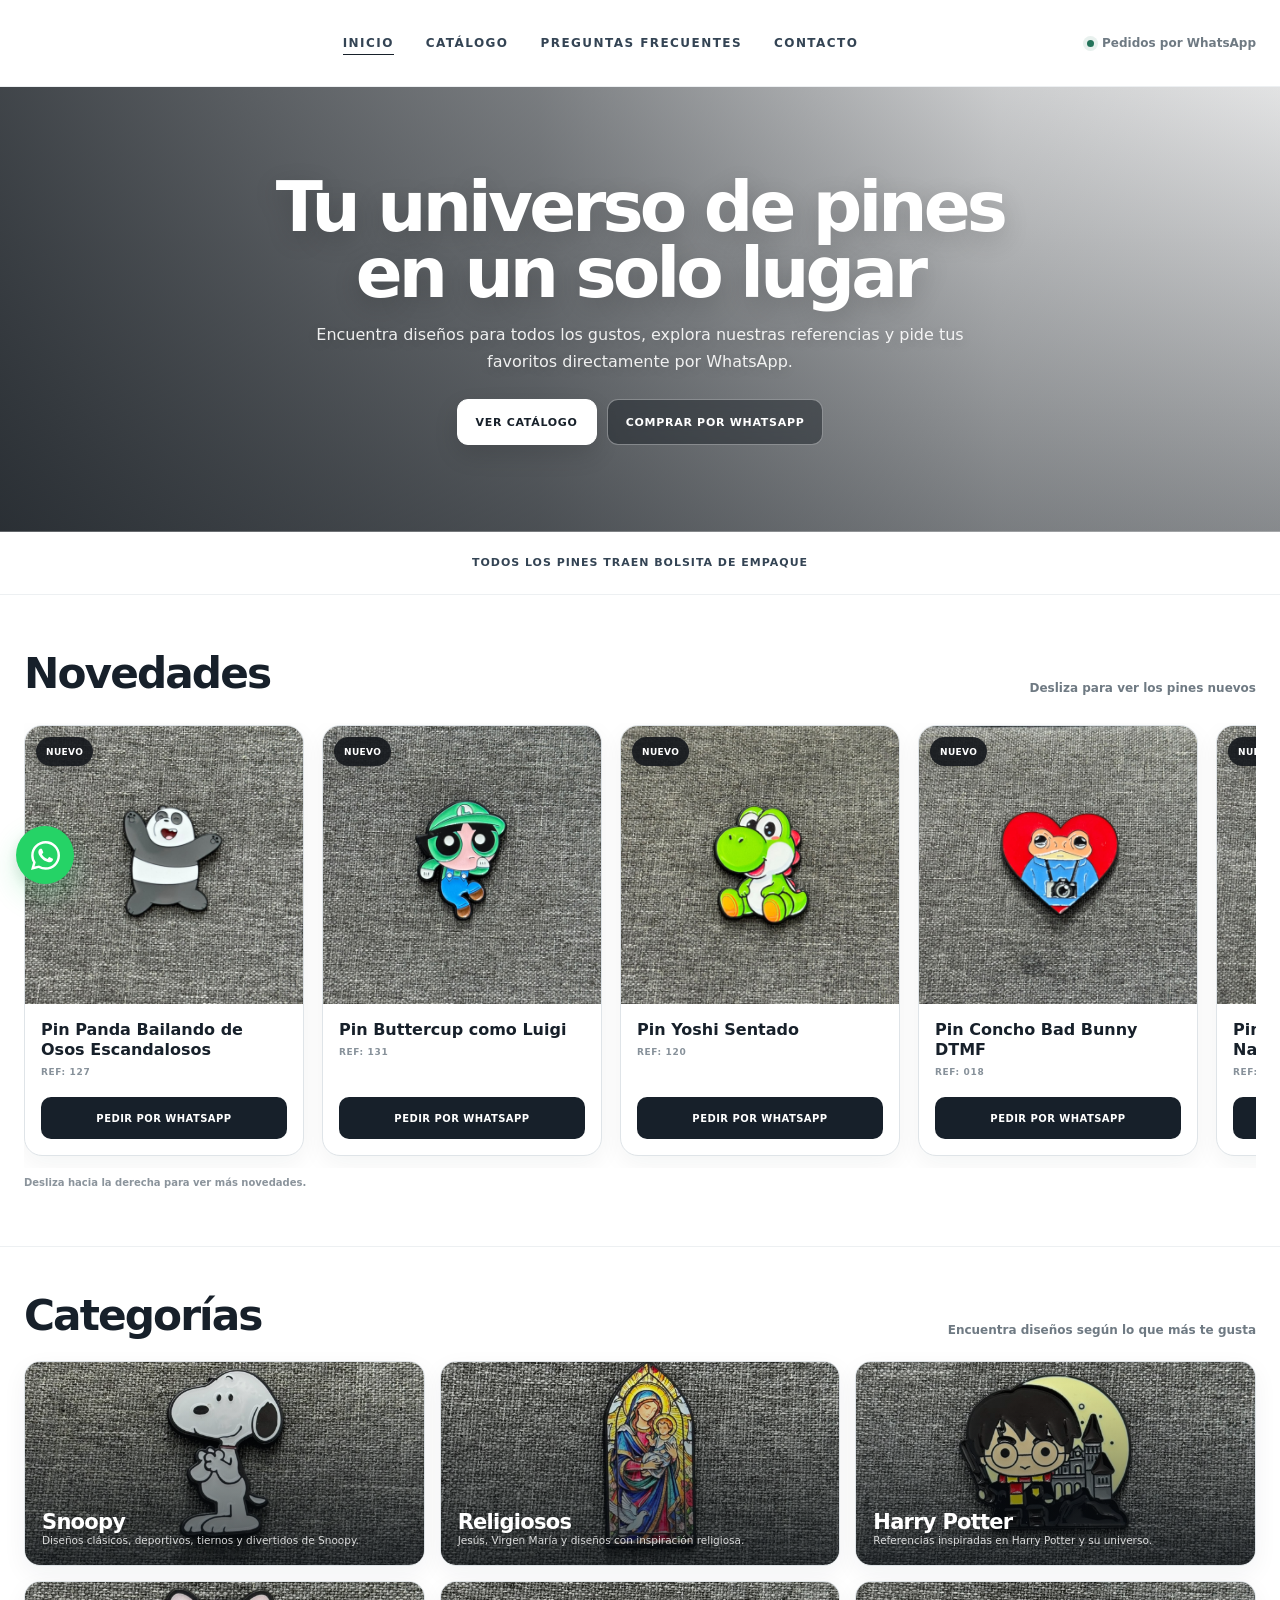
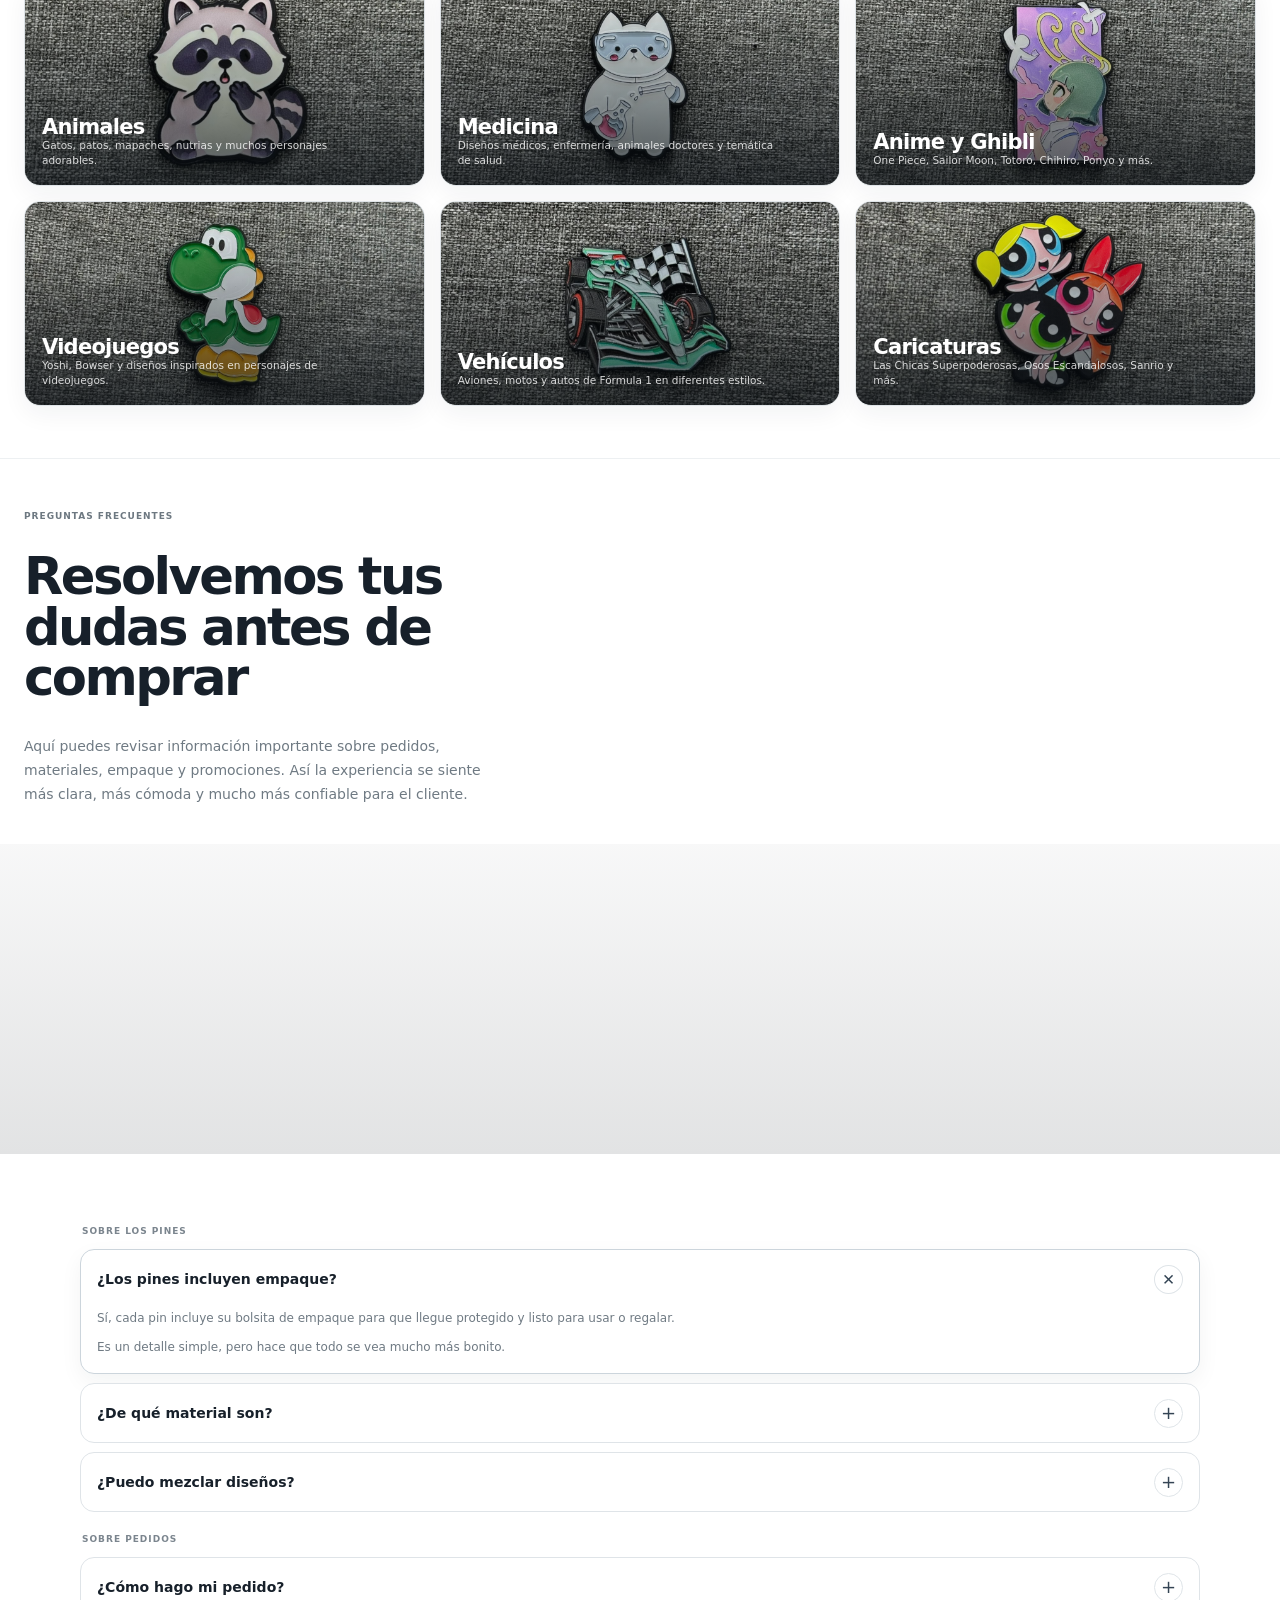
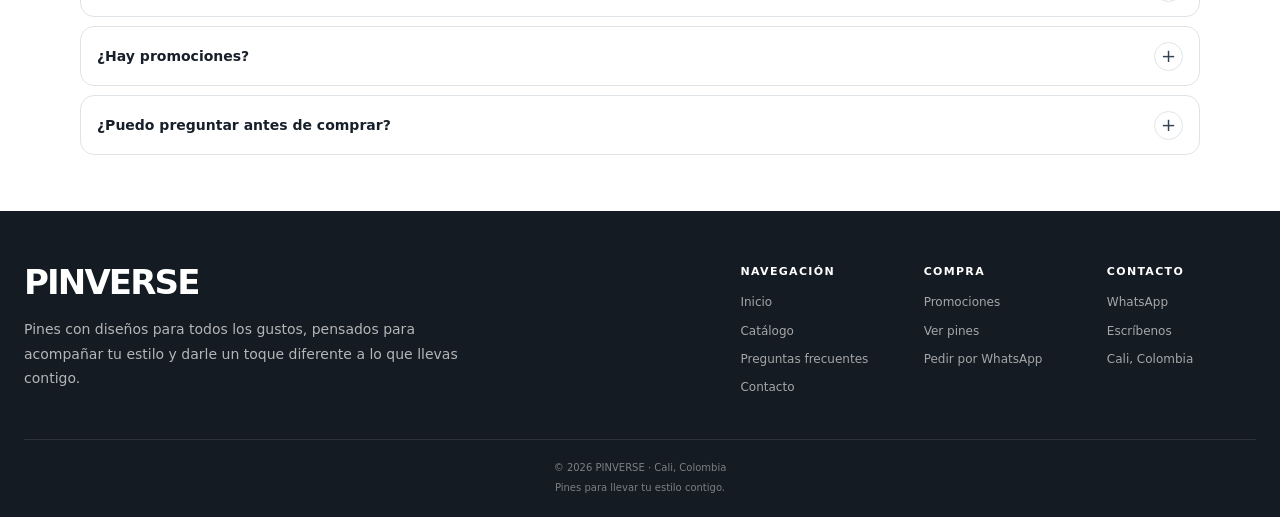
==== commit 969b27dd: "UPDATE" ====
--- a/index.html
+++ b/index.html
@@ -1885,7 +1885,7 @@
       </div>
 
       <div class="categories-grid">
-        <a class="category-card category-snoopy" href="catalogo/">
+        <a class="category-card category-snoopy" href="catalogo/?categoria=snoopy#productos">
           <div class="category-bg"></div>
           <div class="category-content">
             <h3>Snoopy</h3>
@@ -1893,7 +1893,7 @@
           </div>
         </a>
 
-        <a class="category-card category-religiosos" href="catalogo/">
+        <a class="category-card category-religiosos" href="catalogo/?categoria=religiosos#productos">
           <div class="category-bg"></div>
           <div class="category-content">
             <h3>Religiosos</h3>
@@ -1901,7 +1901,7 @@
           </div>
         </a>
 
-        <a class="category-card category-harry" href="catalogo/">
+        <a class="category-card category-harry" href="catalogo/?categoria=harry-potter#productos">
           <div class="category-bg"></div>
           <div class="category-content">
             <h3>Harry Potter</h3>
@@ -1909,7 +1909,7 @@
           </div>
         </a>
 
-        <a class="category-card category-animales" href="catalogo/">
+        <a class="category-card category-animales" href="catalogo/?categoria=animales#productos">
           <div class="category-bg"></div>
           <div class="category-content">
             <h3>Animales</h3>
@@ -1917,7 +1917,7 @@
           </div>
         </a>
 
-        <a class="category-card category-medicina" href="catalogo/">
+        <a class="category-card category-medicina" href="catalogo/?categoria=medicina#productos">
           <div class="category-bg"></div>
           <div class="category-content">
             <h3>Medicina</h3>
@@ -1925,7 +1925,7 @@
           </div>
         </a>
 
-        <a class="category-card category-anime" href="catalogo/">
+        <a class="category-card category-anime" href="catalogo/?categoria=anime#productos">
           <div class="category-bg"></div>
           <div class="category-content">
             <h3>Anime y Ghibli</h3>
@@ -1933,7 +1933,7 @@
           </div>
         </a>
 
-        <a class="category-card category-videojuegos" href="catalogo/">
+        <a class="category-card category-videojuegos" href="catalogo/?categoria=videojuegos#productos">
           <div class="category-bg"></div>
           <div class="category-content">
             <h3>Videojuegos</h3>
@@ -1941,7 +1941,7 @@
           </div>
         </a>
 
-        <a class="category-card category-vehiculos" href="catalogo/">
+        <a class="category-card category-vehiculos" href="catalogo/?categoria=vehiculos#productos">
           <div class="category-bg"></div>
           <div class="category-content">
             <h3>Vehículos</h3>
@@ -1949,7 +1949,7 @@
           </div>
         </a>
 
-        <a class="category-card category-caricaturas" href="catalogo/">
+        <a class="category-card category-caricaturas" href="catalogo/?categoria=caricaturas#productos">
           <div class="category-bg"></div>
           <div class="category-content">
             <h3>Caricaturas</h3>
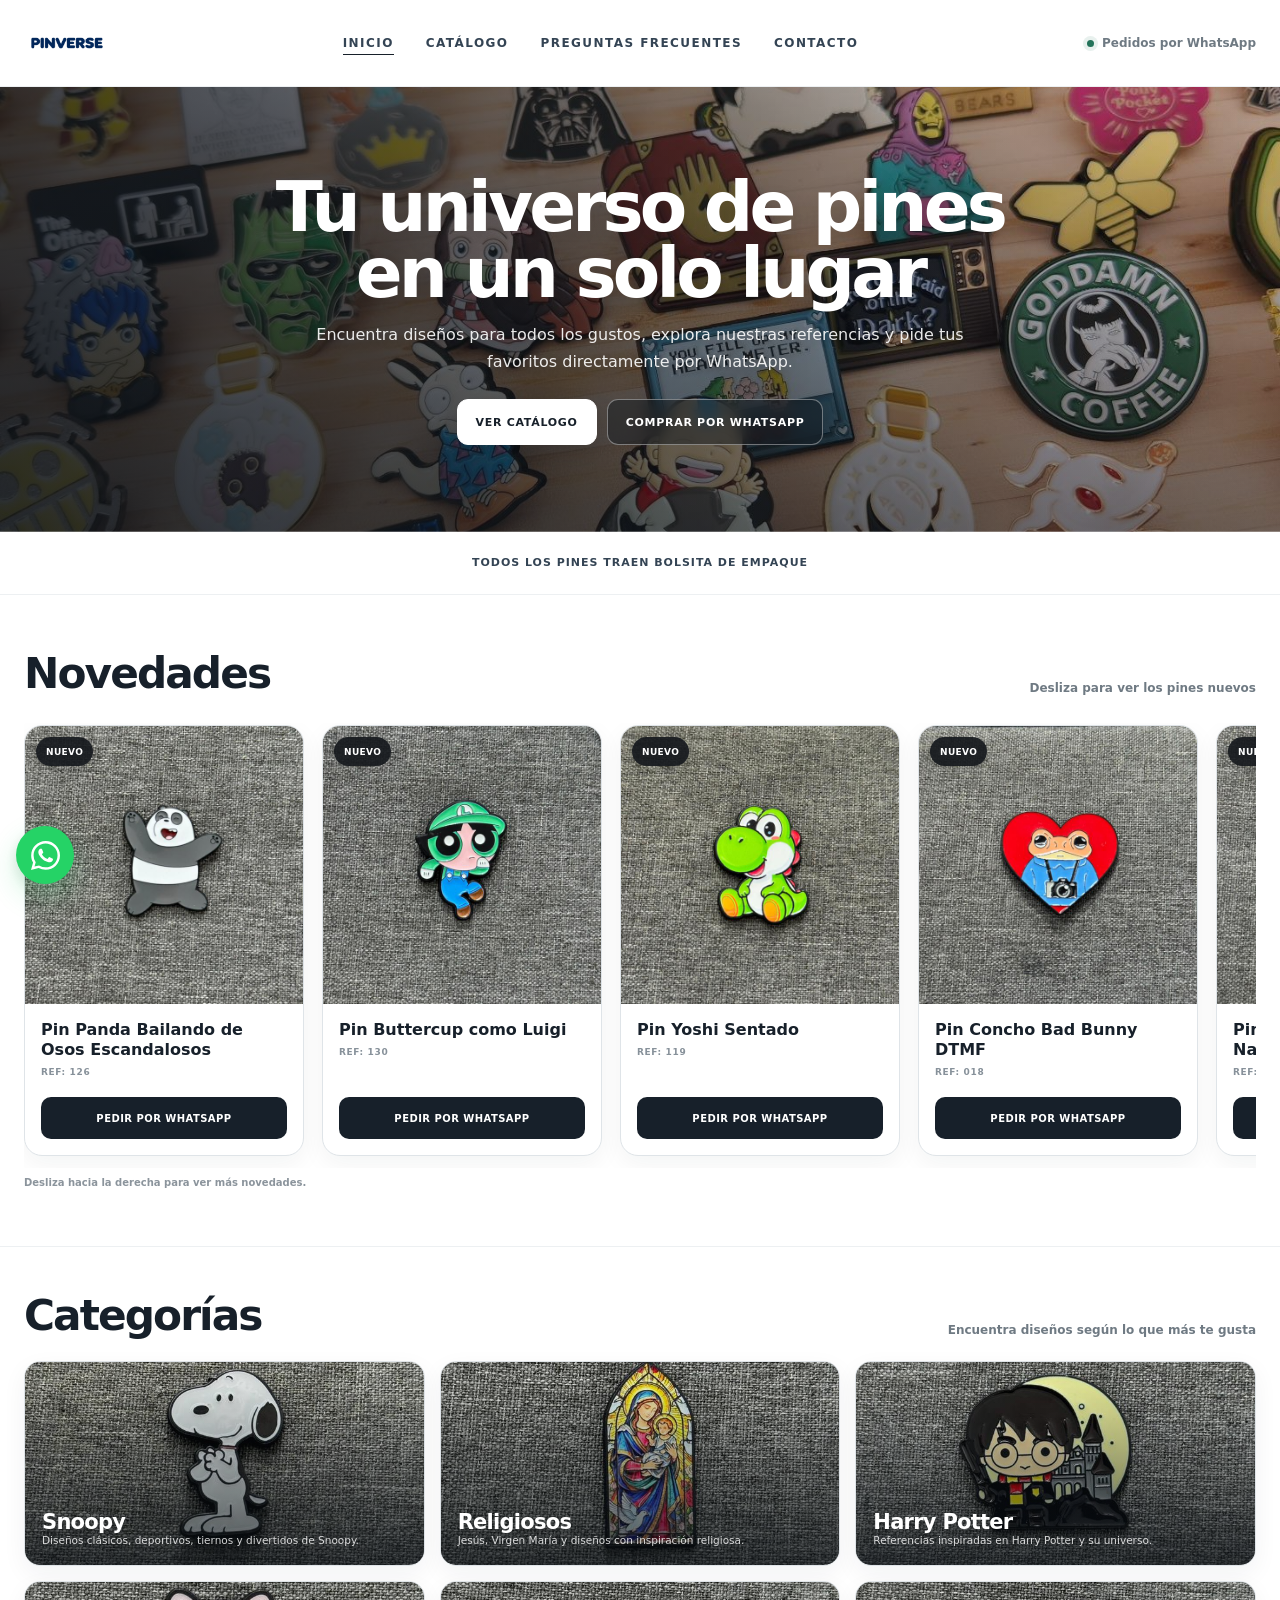
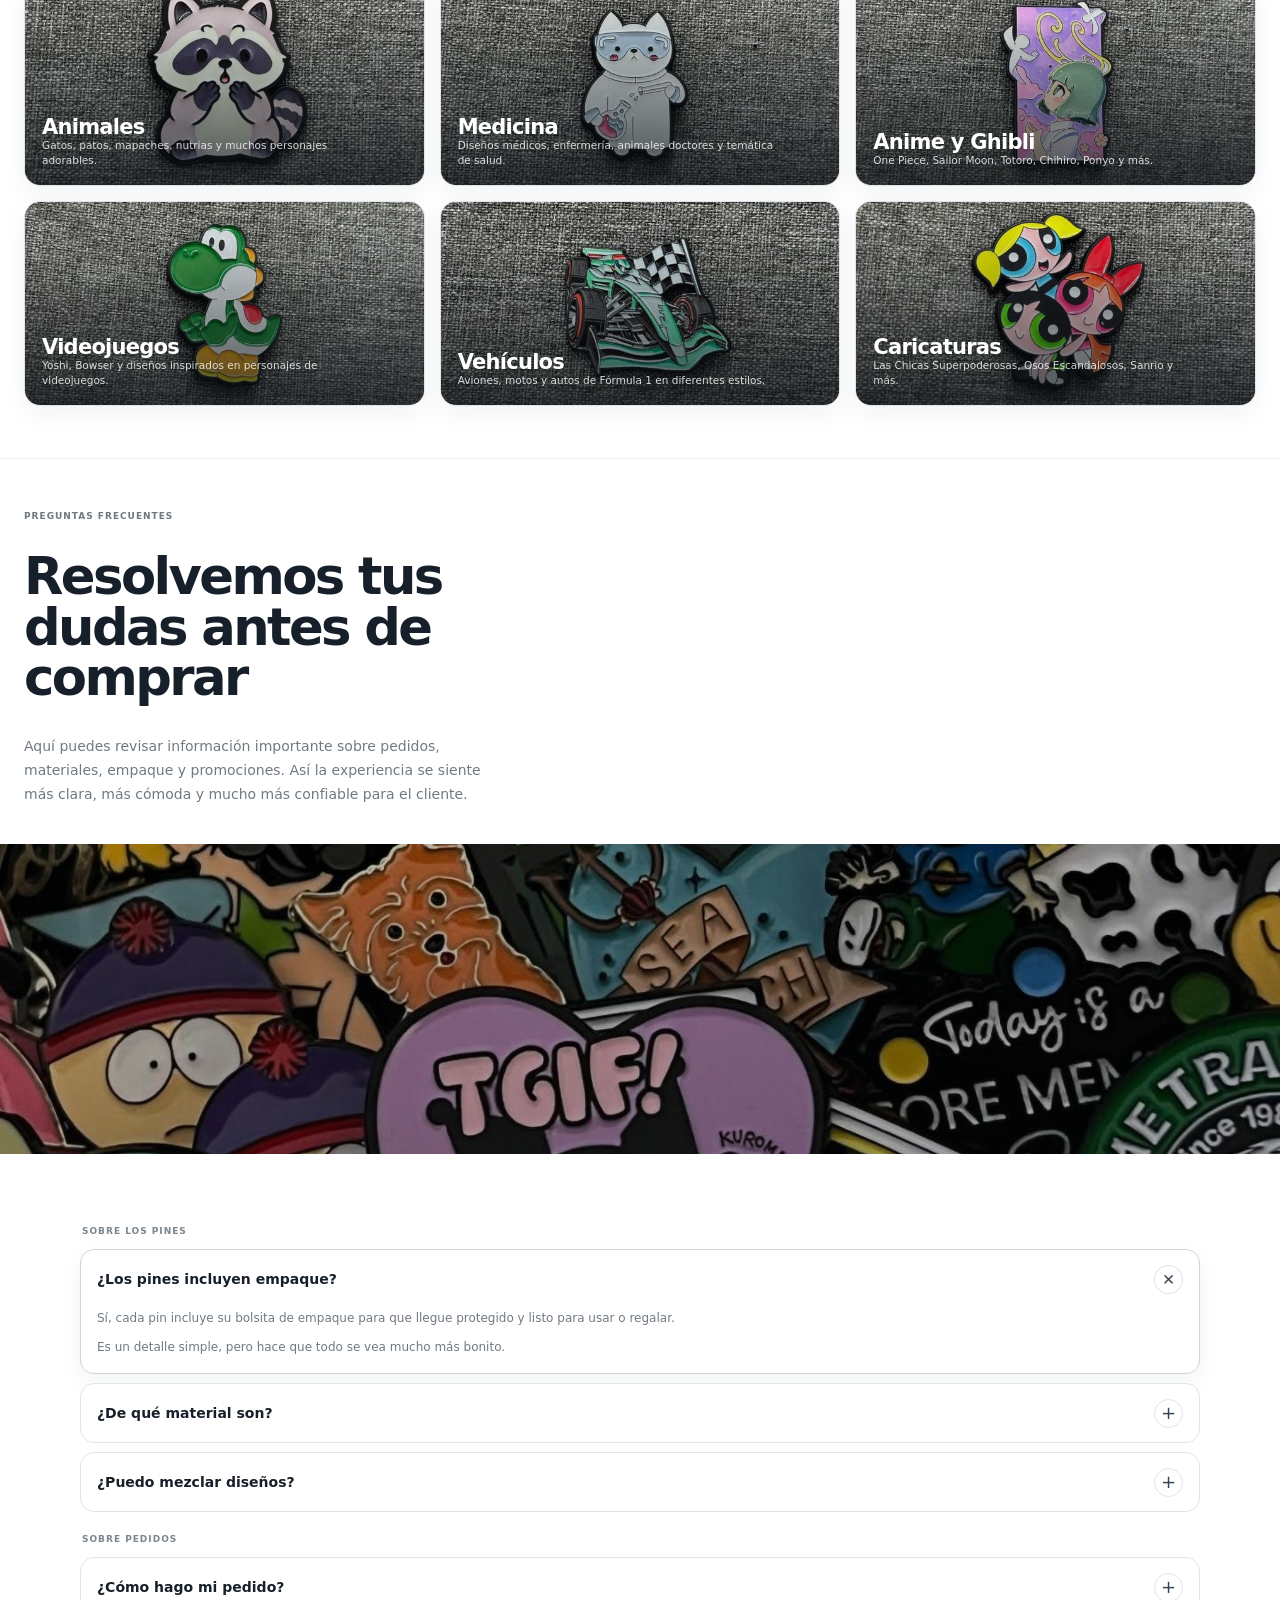
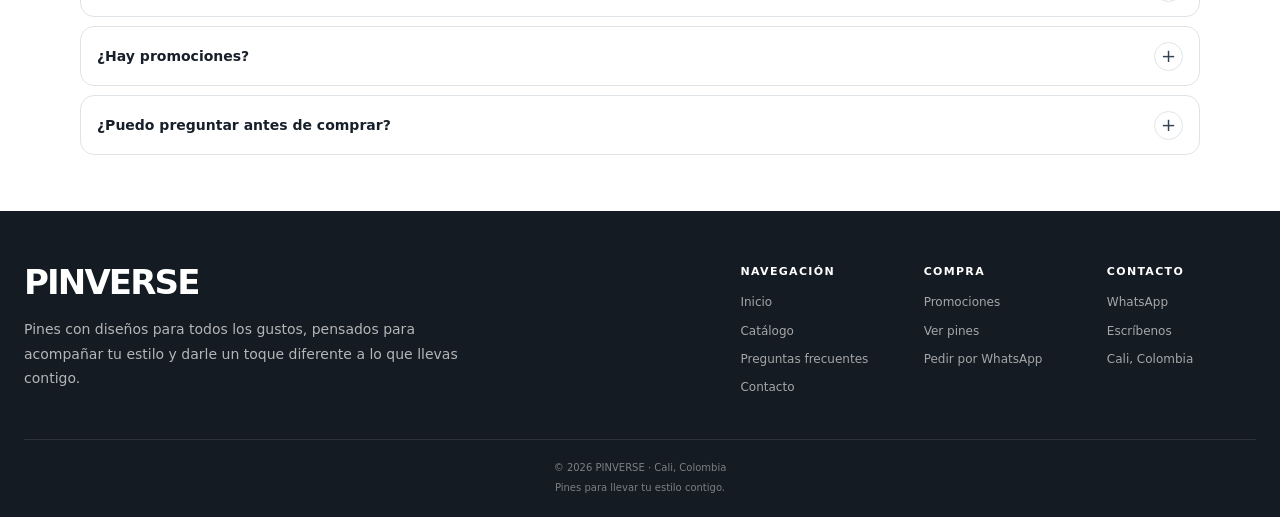
==== commit 1a3846b3: "Organizar catálogo, corregir marca y optimizar imágenes - Catálogo agrupado por tema (Snoopy, Harry " ====
--- a/index.html
+++ b/index.html
@@ -1427,7 +1427,7 @@
     }
 
     .category-animales .category-bg{
-      background-image:url("imagenes/pin123.jpeg");
+      background-image:url("imagenes/pin122.jpeg");
     }
 
     .category-medicina .category-bg{
@@ -1447,7 +1447,7 @@
     }
 
     .category-caricaturas .category-bg{
-      background-image:url("imagenes/pin139.jpeg");
+      background-image:url("imagenes/pin138.jpeg");
     }
 
     @media (max-width:920px){
@@ -1816,36 +1816,36 @@
           <article class="novedad-card">
             <div class="novedad-image">
               <span class="novedad-badge">Nuevo</span>
-              <img src="imagenes/pin127.jpeg" alt="Pin Panda Bailando de Osos Escandalosos">
+              <img src="imagenes/pin126.jpeg" alt="Pin Panda Bailando de Osos Escandalosos">
             </div>
             <div class="novedad-body">
               <h3 class="novedad-title">Pin Panda Bailando de Osos Escandalosos</h3>
-              <p class="novedad-ref">Ref: 127</p>
-              <a class="novedad-btn" href="https://wa.me/573116821619?text=Hola%2C%20quiero%20informaci%C3%B3n%20sobre%20Pin%20Panda%20Bailando%20de%20Osos%20Escandalosos%20Ref.%20127%20de%20PINVERSE." target="_blank" rel="noopener noreferrer">Pedir por WhatsApp</a>
+              <p class="novedad-ref">Ref: 126</p>
+              <a class="novedad-btn" href="https://wa.me/573116821619?text=Hola%2C%20quiero%20informaci%C3%B3n%20sobre%20Pin%20Panda%20Bailando%20de%20Osos%20Escandalosos%20Ref.%20126%20de%20PINVERSE." target="_blank" rel="noopener noreferrer">Pedir por WhatsApp</a>
             </div>
           </article>
 
           <article class="novedad-card">
             <div class="novedad-image">
               <span class="novedad-badge">Nuevo</span>
-              <img src="imagenes/pin131.jpeg" alt="Pin Buttercup como Luigi">
+              <img src="imagenes/pin130.jpeg" alt="Pin Buttercup como Luigi">
             </div>
             <div class="novedad-body">
               <h3 class="novedad-title">Pin Buttercup como Luigi</h3>
-              <p class="novedad-ref">Ref: 131</p>
-              <a class="novedad-btn" href="https://wa.me/573116821619?text=Hola%2C%20quiero%20informaci%C3%B3n%20sobre%20Pin%20Buttercup%20como%20Luigi%20Ref.%20131%20de%20PINVERSE." target="_blank" rel="noopener noreferrer">Pedir por WhatsApp</a>
+              <p class="novedad-ref">Ref: 130</p>
+              <a class="novedad-btn" href="https://wa.me/573116821619?text=Hola%2C%20quiero%20informaci%C3%B3n%20sobre%20Pin%20Buttercup%20como%20Luigi%20Ref.%20130%20de%20PINVERSE." target="_blank" rel="noopener noreferrer">Pedir por WhatsApp</a>
             </div>
           </article>
 
           <article class="novedad-card">
             <div class="novedad-image">
               <span class="novedad-badge">Nuevo</span>
-              <img src="imagenes/pin120.jpeg" alt="Pin Yoshi Sentado">
+              <img src="imagenes/pin119.jpeg" alt="Pin Yoshi Sentado">
             </div>
             <div class="novedad-body">
               <h3 class="novedad-title">Pin Yoshi Sentado</h3>
-              <p class="novedad-ref">Ref: 120</p>
-              <a class="novedad-btn" href="https://wa.me/573116821619?text=Hola%2C%20quiero%20informaci%C3%B3n%20sobre%20Pin%20Yoshi%20Sentado%20Ref.%20120%20de%20PINVERSE." target="_blank" rel="noopener noreferrer">Pedir por WhatsApp</a>
+              <p class="novedad-ref">Ref: 119</p>
+              <a class="novedad-btn" href="https://wa.me/573116821619?text=Hola%2C%20quiero%20informaci%C3%B3n%20sobre%20Pin%20Yoshi%20Sentado%20Ref.%20119%20de%20PINVERSE." target="_blank" rel="noopener noreferrer">Pedir por WhatsApp</a>
             </div>
           </article>
 
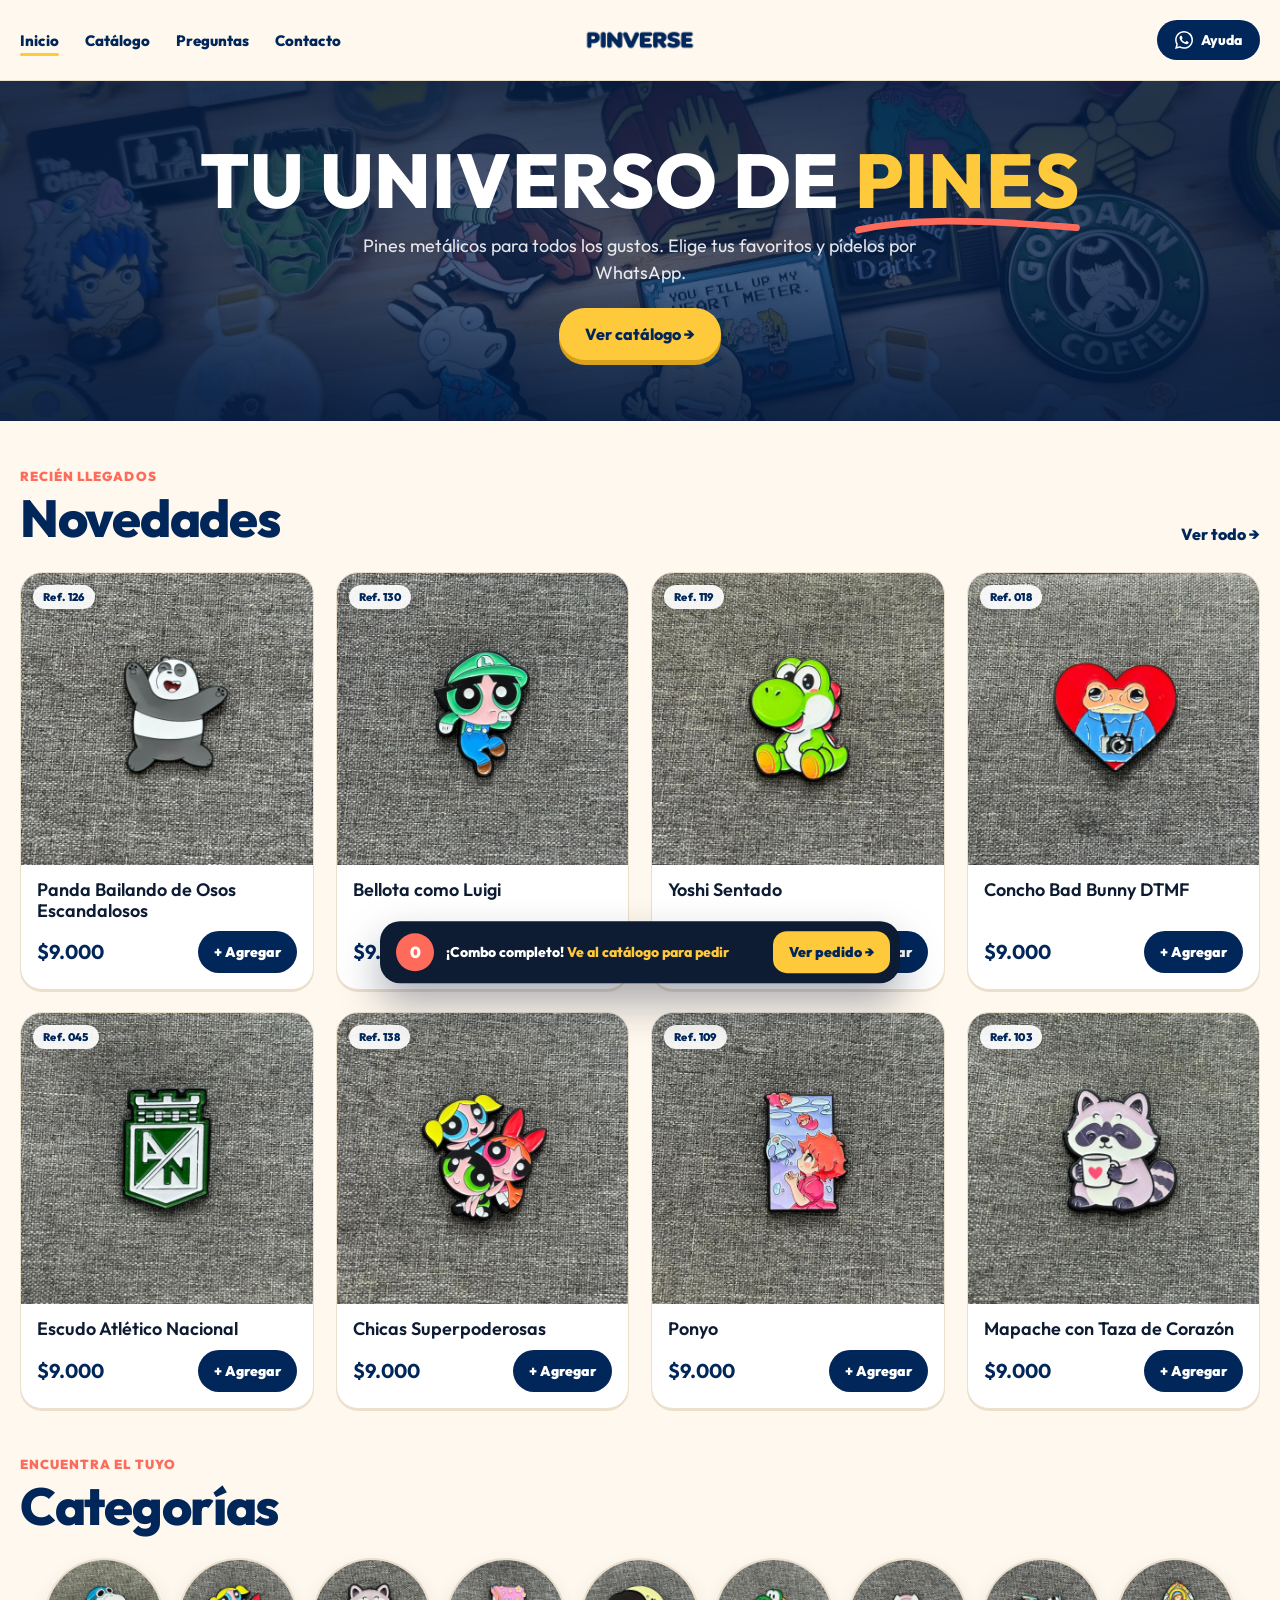
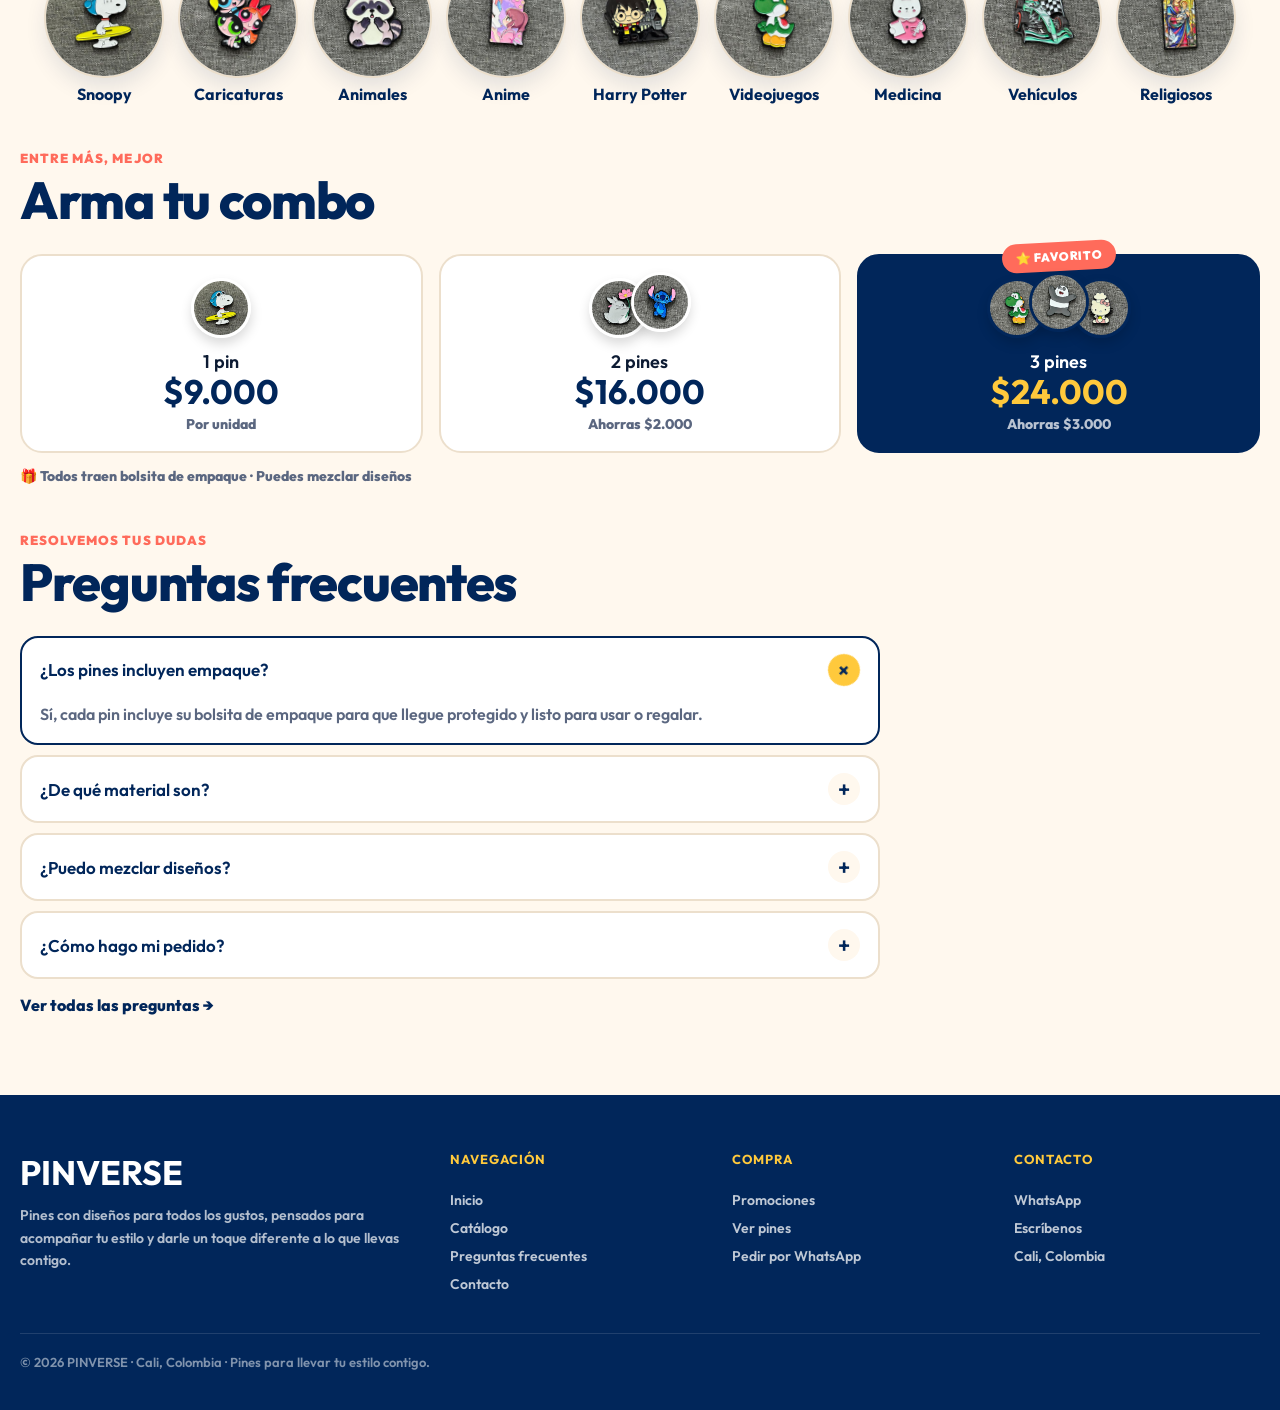
==== commit ac568548: "Rediseño completo del sitio con estilos compartidos - Nuevo diseño en Inicio, Catálogo, Preguntas y " ====
--- a/index.html
+++ b/index.html
@@ -10,2157 +10,416 @@
     }
   </script>
 
+  <meta name="theme-color" content="#01265a" />
+  <meta name="description" content="PINVERSE: pines metálicos para todos los gustos. Explora el catálogo, arma tu combo y compra directamente por WhatsApp." />
   <title>PINVERSE · Inicio</title>
-  <meta name="theme-color" content="#ffffff" />
-  <meta name="description" content="PINVERSE: pines para todos los gustos. Explora el catálogo, novedades y compra directamente por WhatsApp." />
   <link rel="icon" type="image/png" href="imagenes/favicon.png" />
-  
+  <link rel="preconnect" href="https://fonts.googleapis.com" />
+  <link rel="preconnect" href="https://fonts.gstatic.com" crossorigin />
+  <link href="https://fonts.googleapis.com/css2?family=Outfit:wght@400;500;600;700;800;900&display=swap" rel="stylesheet" />
+  <link rel="stylesheet" href="recursos/pinverse.css" />
   <style>
-    :root{
-      --ink:#17202a;
-      --ink-soft:#344454;
-      --muted:#6f7a83;
-      --surface:#ffffff;
-      --surface-soft:#f7f8f9;
-      --line:#dfe4e8;
-      --line-soft:#edf0f2;
-      --blue:#2f78bd;
-      --blue-deep:#214f7a;
-      --green:#24735a;
-      --black:#161a1e;
-      --max:1420px;
-      --header-h:86px;
-      --shadow:0 16px 38px rgba(24,32,42,.08);
-      --shadow-soft:0 8px 22px rgba(24,32,42,.055);
-      --ease:cubic-bezier(.2,.72,.22,1);
-    }
-
-    *{
-      box-sizing:border-box;
-      margin:0;
-      padding:0;
-    }
-
-    html{
-      scroll-behavior:smooth;
-    }
-
-    body{
-      min-height:100vh;
-      background:#fff;
-      color:var(--ink);
-      font-family:Inter, ui-sans-serif, system-ui, -apple-system, BlinkMacSystemFont, "Segoe UI", sans-serif;
-      -webkit-font-smoothing:antialiased;
-      text-rendering:optimizeLegibility;
-      overflow-x:hidden;
-    }
-
-    button,
-    input,
-    select{
-      font:inherit;
-    }
-
-    button,
-    a{
-      -webkit-tap-highlight-color:transparent;
-    }
-
-    img{
-      max-width:100%;
-    }
-
-    a{
-      color:inherit;
-    }
-
-    .container{
-      width:100%;
-      margin:0;
-      padding:0;
-    }
-
-    .inner{
-      width:min(calc(100% - 48px), var(--max));
-      margin:0 auto;
-    }
-
-    /* =========================
-       HEADER · mismo lenguaje del catálogo
-       ========================= */
-    .site-header{
-      width:100%;
-      min-height:var(--header-h);
-      background:rgba(255,255,255,.96);
-      border-bottom:1px solid var(--line-soft);
-      position:sticky;
-      top:0;
-      z-index:60;
-      backdrop-filter:blur(14px);
-    }
-
-    .navbar{
-      min-height:var(--header-h);
-      display:grid;
-      grid-template-columns:auto 1fr auto;
-      align-items:center;
-      gap:34px;
-    }
-
-    .logo-box{
-      width:90px;
-      height:74px;
-      display:flex;
-      align-items:center;
-      justify-content:flex-start;
-      text-decoration:none;
-      overflow:visible;
-    }
-
-    .logo-box img{
-      width:86px;
-      height:86px;
-      object-fit:contain;
-      display:block;
-      transform:scale(1.08);
-      transition:transform .25s var(--ease);
-    }
-
-    .logo-box:hover img{
-      transform:scale(1.12);
-    }
-
-    .main-nav{
-      display:flex;
-      align-items:center;
-      justify-content:center;
-      gap:32px;
-      min-width:0;
-    }
-
-    .main-nav a{
-      text-decoration:none;
-      font-size:12px;
-      line-height:1;
-      font-weight:800;
-      letter-spacing:.12em;
-      text-transform:uppercase;
-      color:var(--ink-soft);
-      position:relative;
-      padding:10px 0;
-    }
-
-    .main-nav a::after{
-      content:"";
-      position:absolute;
-      left:0;
-      right:0;
-      bottom:4px;
-      height:1px;
-      background:var(--ink);
-      transform:scaleX(0);
-      transform-origin:left;
-      transition:transform .25s var(--ease);
-    }
-
-    .main-nav a:hover::after,
-    .main-nav a[aria-current="page"]::after{
-      transform:scaleX(1);
-    }
-
-    .header-note{
-      display:flex;
-      align-items:center;
-      gap:8px;
-      color:var(--muted);
-      font-size:12px;
-      font-weight:750;
-      white-space:nowrap;
-    }
-
-    .header-note-dot{
-      width:7px;
-      height:7px;
-      border-radius:50%;
-      background:var(--green);
-      box-shadow:0 0 0 4px rgba(36,115,90,.10);
-    }
-
-    .menu-toggle,
-    .mobile-drawer,
-    .mobile-overlay,
-    .menu-btn{
-      display:none;
-    }
-
-    /* =========================
-       HERO INICIO
-       ========================= */
-    .hero{
-      width:100vw;
-      min-height:445px;
-      margin:0;
-      position:relative;
-      isolation:isolate;
+    /* Novedades: grilla en computador, carrusel en celular */
+    .novedades{ display:grid; grid-template-columns:repeat(4, minmax(0, 1fr)); gap:22px; }
+
+    /* Categorías tipo sticker */
+    .stickers{ display:flex; flex-wrap:wrap; justify-content:center; gap:26px 18px; }
+    .sticker{ width:116px; text-align:center; display:flex; flex-direction:column; align-items:center; gap:10px; }
+    .sticker-img{
+      width:116px; height:116px; border-radius:50%;
+      padding:5px; background:var(--paper);
+      box-shadow:0 0 0 2px var(--line), 0 10px 22px rgba(1,38,90,.12);
+      transform:rotate(var(--r, -3deg));
+      transition:transform .35s var(--ease), box-shadow .35s;
       overflow:hidden;
-      display:flex;
-      align-items:flex-end;
-      color:#fff;
-      background:
-        linear-gradient(90deg, rgba(12,18,24,.78) 0%, rgba(12,18,24,.54) 42%, rgba(12,18,24,.20) 78%, rgba(12,18,24,.10) 100%),
-        linear-gradient(180deg, rgba(12,18,24,.02) 0%, rgba(12,18,24,.44) 100%),
-        url("imagenes/banner-principal.jpg") center/cover no-repeat;
-    }
-
-    .hero::after{
-      content:"";
-      position:absolute;
-      inset:auto 0 0;
-      height:1px;
-      background:rgba(255,255,255,.25);
-      z-index:2;
-    }
-
-    .hero-content{
-      width:min(calc(100% - 48px), var(--max));
-      max-width:none;
-      margin:0 auto;
-      padding:58px 0 44px;
-      position:relative;
-      z-index:3;
-    }
-
-    .pill{
-      display:inline-flex;
-      align-items:center;
-      min-height:32px;
-      padding:7px 12px;
-      margin-bottom:16px;
-      border:1px solid rgba(255,255,255,.28);
-      border-radius:999px;
-      background:rgba(17,24,31,.36);
-      color:rgba(255,255,255,.92);
-      backdrop-filter:blur(8px);
-      font-size:10px;
-      font-weight:850;
-      letter-spacing:.09em;
-      text-transform:uppercase;
-    }
-
-    .hero h1{
-      max-width:800px;
-      margin:0 0 16px;
-      color:#fff;
-      font-size:clamp(42px,5.4vw,72px);
-      line-height:.96;
-      letter-spacing:-.055em;
-      font-weight:780;
-      text-wrap:balance;
-      text-shadow:0 8px 26px rgba(0,0,0,.18);
-    }
-
-    .hero p{
-      max-width:650px;
-      margin:0 0 24px;
-      color:rgba(255,255,255,.90);
-      font-size:16px;
-      line-height:1.65;
-      text-shadow:0 3px 12px rgba(0,0,0,.15);
-    }
-
-    .hero-actions{
-      display:flex;
-      flex-wrap:wrap;
-      gap:10px;
-    }
-
-    .btn{
-      min-height:46px;
-      padding:0 18px;
-      border:1px solid transparent;
-      border-radius:11px;
-      display:inline-flex;
-      align-items:center;
-      justify-content:center;
-      text-decoration:none;
-      font-size:11px;
-      font-weight:900;
-      letter-spacing:.065em;
-      text-transform:uppercase;
-      transition:transform .22s var(--ease), background .22s ease, border-color .22s ease, box-shadow .22s ease;
-    }
-
-    .btn-primary{
-      background:#fff;
-      color:var(--ink);
-      border-color:#fff;
-      box-shadow:0 10px 24px rgba(0,0,0,.12);
-    }
-
-    .btn-primary:hover{
-      transform:translateY(-2px);
-      box-shadow:0 14px 28px rgba(0,0,0,.17);
-    }
-
-    .btn-light{
-      background:rgba(18,24,31,.46);
-      color:#fff;
-      border-color:rgba(255,255,255,.38);
-      backdrop-filter:blur(8px);
-    }
-
-    .btn-light:hover{
-      transform:translateY(-2px);
-      background:rgba(18,24,31,.62);
-    }
-
-    /* =========================
-       FRANJA INFORMATIVA
-       ========================= */
-    .promo-strip{
-      width:100vw;
-      min-height:62px;
-      background:#fff;
-      border-bottom:1px solid var(--line-soft);
-      color:var(--ink);
-      overflow:hidden;
-    }
-
-    .promo-slider{
-      width:min(calc(100% - 48px), var(--max));
-      height:62px;
-      margin:0 auto;
-      position:relative;
-    }
-
-    .promo-message{
-      position:absolute;
-      inset:0;
-      display:flex;
-      align-items:center;
-      justify-content:center;
-      padding:0 18px;
-      color:var(--ink-soft);
-      text-align:center;
-      font-size:11px;
-      line-height:1.35;
-      font-weight:850;
-      letter-spacing:.09em;
-      text-transform:uppercase;
-      opacity:0;
-      transform:translateY(8px);
-      transition:opacity .35s ease, transform .35s ease;
-    }
-
-    .promo-message.active{
-      opacity:1;
-      transform:none;
-    }
-
-    /* =========================
-       SECCIONES
-       ========================= */
-    .section{
-      width:100vw;
-      margin:0;
-      padding:58px max(24px, calc((100vw - var(--max))/2));
-      background:#fff;
-      border-bottom:1px solid var(--line-soft);
-      position:relative;
-      overflow:hidden;
-    }
-
-    .section-head{
-      display:flex;
-      align-items:flex-end;
-      justify-content:space-between;
-      gap:18px;
-      flex-wrap:wrap;
-      margin-bottom:28px;
-    }
-
-    .section-head h2{
-      color:var(--ink);
-      font-size:clamp(30px,3.3vw,46px);
-      line-height:1;
-      letter-spacing:-.045em;
-      font-weight:820;
-    }
-
-    .section-head p{
-      color:var(--muted);
-      font-size:12px;
-      font-weight:700;
-    }
-
-    /* =========================
-       NOVEDADES
-       ========================= */
-    .novedades-wrap{
-      position:relative;
-    }
-
-    .novedades-scroll{
-      display:flex;
-      gap:18px;
-      overflow-x:auto;
-      padding:2px 2px 12px;
-      scroll-snap-type:x mandatory;
-      scrollbar-width:thin;
-      scrollbar-color:#cfd6dc transparent;
-    }
-
-    .novedades-scroll::-webkit-scrollbar{
-      height:6px;
-    }
-
-    .novedades-scroll::-webkit-scrollbar-track{
-      background:transparent;
-    }
-
-    .novedades-scroll::-webkit-scrollbar-thumb{
-      background:#cfd6dc;
-      border-radius:999px;
-    }
-
-    .novedad-card{
-      width:280px;
-      min-width:280px;
-      flex:0 0 280px;
-      overflow:hidden;
-      scroll-snap-align:start;
-      background:#fff;
-      border:1px solid var(--line);
-      border-radius:18px;
-      box-shadow:0 8px 24px rgba(23,36,48,.05);
-      transition:transform .24s var(--ease), box-shadow .24s ease, border-color .24s ease;
-    }
-
-    .novedad-card:hover{
-      transform:translateY(-3px);
-      border-color:#cfd7dd;
-      box-shadow:0 14px 30px rgba(23,36,48,.09);
-    }
-
-    .novedad-image{
-      position:relative;
-      aspect-ratio:1/1;
-      overflow:hidden;
-      background:#f2f3f3;
-    }
-
-    .novedad-image img{
-      width:100%;
-      height:100%;
-      object-fit:cover;
-      display:block;
+    }
+    .sticker-img img{ width:100%; height:100%; object-fit:cover; border-radius:50%; transform:scale(1.4); }
+    .sticker:hover .sticker-img{ transform:rotate(0deg) scale(1.08) translateY(-6px); box-shadow:0 0 0 3px var(--sun), 0 18px 28px rgba(1,38,90,.18); }
+    .sticker-name{ font-family:var(--display); font-weight:700; font-size:16px; color:var(--navy); line-height:1.1; }
+
+    .faq-home{ max-width:860px; }
+    .section-foot{ margin-top:16px; }
+
+    /* Aviso flotante cuando hay pines en el pedido */
+    .order-bar{
+      position:fixed; left:50%; bottom:16px; z-index:60;
+      width:min(calc(100% - 24px), 520px);
+      transform:translate(-50%, 160%);
       transition:transform .45s var(--ease);
-    }
-
-    .novedad-card:hover .novedad-image img{
-      transform:scale(1.025);
-    }
-
-    .novedad-badge{
-      position:absolute;
-      top:11px;
-      left:11px;
-      z-index:2;
-      min-height:29px;
-      padding:0 10px;
-      border-radius:999px;
-      display:flex;
-      align-items:center;
-      background:rgba(22,26,30,.92);
-      color:#fff;
-      font-size:9px;
-      font-weight:900;
-      letter-spacing:.04em;
-      text-transform:uppercase;
-      box-shadow:0 6px 14px rgba(0,0,0,.12);
-    }
-
-    .novedad-body{
-      min-height:151px;
-      padding:16px;
-      display:flex;
-      flex-direction:column;
-      gap:7px;
-    }
-
-    .novedad-title{
-      color:var(--ink);
-      font-size:16px;
-      line-height:1.25;
-      font-weight:820;
-    }
-
-    .novedad-ref{
-      color:#87919a;
-      font-size:9px;
-      font-weight:850;
-      letter-spacing:.07em;
-      text-transform:uppercase;
-    }
-
-    .novedad-desc{
-      display:none;
-    }
-
-    .novedad-btn{
-      width:100%;
-      min-height:42px;
-      margin-top:auto;
-      padding:0 12px;
-      border-radius:10px;
-      display:flex;
-      align-items:center;
-      justify-content:center;
-      background:var(--ink);
-      color:#fff;
-      text-decoration:none;
-      font-size:10px;
-      font-weight:900;
-      letter-spacing:.045em;
-      text-transform:uppercase;
-      transition:transform .2s ease, background .2s ease;
-    }
-
-    .novedad-btn:hover{
-      transform:translateY(-1px);
-      background:#0d141a;
-    }
-
-    .slider-hint{
-      margin-top:9px;
-      color:#8b949c;
-      font-size:10px;
-      font-weight:700;
-    }
-
-    /* =========================
-       CATEGORÍAS
-       ========================= */
-    .categories-grid{
-      display:grid;
-      grid-template-columns:repeat(3,minmax(0,1fr));
-      gap:16px;
-    }
-
-    .category-card{
-      min-height:230px;
-      position:relative;
-      overflow:hidden;
-      display:flex;
-      align-items:flex-end;
-      isolation:isolate;
-      border:1px solid var(--line);
-      border-radius:18px;
-      background:#e8ebed;
-      color:#fff;
-      text-decoration:none;
-      box-shadow:0 8px 24px rgba(23,36,48,.055);
-      transition:transform .24s var(--ease), box-shadow .24s ease;
-    }
-
-    .category-card:hover{
-      transform:translateY(-3px);
-      box-shadow:0 15px 30px rgba(23,36,48,.10);
-    }
-
-    .category-bg{
-      position:absolute;
-      inset:0;
-      background-size:cover;
-      background-position:center;
-      transform:scale(1.01);
-      transition:transform .5s var(--ease);
-    }
-
-    .category-bg::after{
-      content:"";
-      position:absolute;
-      inset:0;
-      background:linear-gradient(180deg, rgba(10,15,20,.08) 12%, rgba(10,15,20,.74) 100%);
-    }
-
-    .category-card:hover .category-bg{
-      transform:scale(1.045);
-    }
-
-    .category-content{
-      position:relative;
-      z-index:2;
-      width:100%;
-      padding:20px;
-    }
-
-    .category-chip{
-      display:inline-flex;
-      min-height:26px;
-      align-items:center;
-      padding:0 9px;
-      margin-bottom:10px;
-      border:1px solid rgba(255,255,255,.28);
-      border-radius:999px;
-      background:rgba(10,15,20,.28);
-      color:rgba(255,255,255,.92);
-      font-size:8px;
-      font-weight:900;
-      letter-spacing:.08em;
-      text-transform:uppercase;
-      backdrop-filter:blur(7px);
-    }
-
-    .category-card h3{
-      margin:0 0 6px;
-      font-size:24px;
-      line-height:1;
-      letter-spacing:-.035em;
-      font-weight:850;
-    }
-
-    .category-card p{
-      max-width:340px;
-      color:rgba(255,255,255,.82);
-      font-size:11px;
-      line-height:1.5;
-    }
-
-    .category-gatos .category-bg{ background-image:url("imagenes/pin3.jpeg"); }
-    .category-medicina .category-bg{ background-image:url("imagenes/pin20.jpeg"); }
-    .category-marvel .category-bg{ background-image:url("imagenes/pin30.jpeg"); }
-    .category-animales .category-bg{ background-image:url("imagenes/pin21.jpeg"); }
-    .category-perros .category-bg{ background-image:url("imagenes/pin46.jpeg"); }
-    .category-anime .category-bg{ background-image:url("imagenes/pin32.jpeg"); }
-    .category-caricaturas .category-bg{ background-image:url("imagenes/pin16.jpeg"); }
-    .category-videojuegos .category-bg{ background-image:url("imagenes/pin23.jpeg"); }
-    .category-frases .category-bg{ background-image:url("imagenes/pin56.jpeg"); }
-
-    /* =========================
-       FAQ
-       ========================= */
-    .faq-layout{
-      display:grid;
-      grid-template-columns:.86fr 1.14fr;
-      gap:46px;
-      align-items:start;
-    }
-
-    .faq-intro{
-      display:grid;
-      align-content:start;
-      gap:16px;
-    }
-
-    .faq-kicker{
-      width:max-content;
-      color:#6d7881;
-      font-size:9px;
-      font-weight:900;
-      letter-spacing:.11em;
-      text-transform:uppercase;
-    }
-
-    .faq-intro h2{
-      max-width:560px;
-      color:var(--ink);
-      font-size:clamp(34px,4vw,52px);
-      line-height:.98;
-      letter-spacing:-.05em;
-      font-weight:820;
-    }
-
-    .faq-intro p{
-      max-width:560px;
-      color:var(--muted);
-      font-size:14px;
-      line-height:1.7;
-    }
-
-    .faq-image{
-      width:100%;
-      min-height:300px;
-      overflow:hidden;
-      border:1px solid var(--line);
-      border-radius:18px;
-      background:
-        linear-gradient(180deg, rgba(17,24,31,.04), rgba(17,24,31,.16)),
-        url("imagenes/imagen-preguntas.jpg") center/cover no-repeat;
-    }
-
-    .faq-list{
-      display:grid;
-      gap:16px;
-    }
-
-    .faq-group{
-      display:grid;
-      gap:9px;
-    }
-
-    .faq-group + .faq-group{
-      margin-top:6px;
-    }
-
-    .faq-group-title{
-      padding:0 2px 4px;
-      color:#7b858e;
-      font-size:9px;
-      font-weight:900;
-      letter-spacing:.11em;
-      text-transform:uppercase;
-    }
-
-    .faq-item{
-      overflow:hidden;
-      background:#fff;
-      border:1px solid var(--line);
-      border-radius:14px;
-      transition:border-color .2s ease, box-shadow .2s ease;
-    }
-
-    .faq-item[open]{
-      border-color:#ccd5dc;
-      box-shadow:0 8px 22px rgba(23,36,48,.05);
-    }
-
-    .faq-question{
-      min-height:58px;
-      padding:14px 16px;
-      list-style:none;
-      cursor:pointer;
-      display:flex;
-      align-items:center;
-      justify-content:space-between;
-      gap:18px;
-      color:var(--ink);
-      font-size:14px;
-      line-height:1.35;
-      font-weight:800;
-    }
-
-    .faq-question::-webkit-details-marker{
-      display:none;
-    }
-
-    .faq-icon{
-      width:29px;
-      height:29px;
-      flex:0 0 29px;
-      border:1px solid var(--line);
-      border-radius:50%;
-      display:grid;
-      place-items:center;
-      color:var(--ink-soft);
-      font-size:18px;
-      font-weight:500;
-      transition:transform .2s ease;
-    }
-
-    .faq-item[open] .faq-icon{
-      transform:rotate(45deg);
-    }
-
-    .faq-answer{
-      padding:0 16px 16px;
-      color:var(--muted);
-      font-size:12px;
-      line-height:1.7;
-    }
-
-    .faq-answer p + p{
-      margin-top:8px;
-    }
-
-    /* =========================
-       FOOTER · igual al catálogo
-       ========================= */
-    .site-footer{
-      width:100vw;
-      background:#151b22;
-      color:#fff;
-    }
-
-    .footer-shell{
-      width:min(calc(100% - 48px), var(--max));
-      margin:0 auto;
-      padding:54px 0 20px;
-    }
-
-    .footer-top{
-      display:grid;
-      grid-template-columns:minmax(260px,1.25fr) minmax(430px,1fr);
-      gap:72px;
-      align-items:start;
-      padding-bottom:42px;
-    }
-
-    .footer-brand-block{
-      max-width:500px;
-    }
-
-    .footer-brand-name{
-      display:inline-block;
-      margin-bottom:18px;
-      color:#fff;
-      text-decoration:none;
-      font-size:34px;
-      line-height:1;
-      font-weight:900;
-      letter-spacing:-.055em;
-    }
-
-    .footer-brand-block p{
-      max-width:470px;
-      color:rgba(255,255,255,.68);
-      font-size:14px;
-      line-height:1.75;
-    }
-
-    .footer-links-grid{
-      display:grid;
-      grid-template-columns:repeat(3,minmax(0,1fr));
-      gap:34px;
-    }
-
-    .footer-column{
-      display:flex;
-      flex-direction:column;
-      align-items:flex-start;
-      gap:11px;
-    }
-
-    .footer-column h3{
-      margin:0 0 5px;
-      color:#fff;
-      font-size:11px;
-      font-weight:900;
-      text-transform:uppercase;
-      letter-spacing:.12em;
-    }
-
-    .footer-column a,
-    .footer-column span{
-      color:rgba(255,255,255,.61);
-      text-decoration:none;
-      font-size:12px;
-      line-height:1.45;
-      transition:color .2s ease, transform .2s ease;
-    }
-
-    .footer-column a:hover{
-      color:#fff;
-      transform:translateX(2px);
-    }
-
-    .footer-bottom{
-      min-height:58px;
-      padding:18px 0 0;
-      border-top:1px solid rgba(255,255,255,.10);
-      display:flex;
-      flex-direction:column;
-      align-items:center;
-      justify-content:center;
-      gap:5px;
-      color:rgba(255,255,255,.44);
-      text-align:center;
-      font-size:10px;
-      line-height:1.5;
-    }
-
-    /* =========================
-       WHATSAPP FLOTANTE
-       ========================= */
-    .whatsapp-float{
-      position:fixed;
-      left:16px;
-      bottom:16px;
-      z-index:80;
-      width:58px;
-      height:58px;
-      border:0;
-      border-radius:50%;
-      display:grid;
-      place-items:center;
-      background:#25d366;
-      color:#fff;
-      text-decoration:none;
-      box-shadow:0 12px 28px rgba(37,211,102,.22), 0 5px 14px rgba(0,0,0,.10);
-      transition:transform .22s var(--ease), box-shadow .22s ease;
-    }
-
-    .whatsapp-float:hover{
-      transform:translateY(-2px) scale(1.025);
-      box-shadow:0 16px 34px rgba(37,211,102,.28), 0 7px 18px rgba(0,0,0,.12);
-    }
-
-    .whatsapp-icon{
-      width:100%;
-      height:100%;
-      display:grid;
-      place-items:center;
-      line-height:0;
-    }
-
-    .whatsapp-icon svg,
-    .whatsapp-float > svg{
-      width:29px;
-      height:29px;
-      display:block;
-      fill:#fff;
-    }
-
-    /* REVEAL */
-    .soft-reveal{
-      opacity:0;
-      transform:translateY(14px);
-      transition:opacity .55s ease, transform .55s var(--ease);
-    }
-
-    .soft-reveal.is-visible{
-      opacity:1;
-      transform:none;
-    }
-
-    @media (prefers-reduced-motion:reduce){
-      *,
-      *::before,
-      *::after{
-        scroll-behavior:auto !important;
+      background:var(--ink); color:#fff;
+      border-radius:20px;
+      padding:10px 10px 10px 16px;
+      display:flex; align-items:center; gap:12px;
+      box-shadow:0 20px 40px rgba(13,27,51,.35);
+    }
+    .order-bar.visible{ transform:translate(-50%, 0); }
+    .order-bar.bump{ animation:orderBump .5s var(--ease); }
+    @keyframes orderBump{ 30%{ transform:translate(-50%, -8px) scale(1.02); } }
+    .order-count{
+      flex:0 0 38px; height:38px; border-radius:50%;
+      display:grid; place-items:center;
+      background:var(--coral); font-weight:900; font-size:16px;
+    }
+    .order-text{ flex:1; min-width:0; font-weight:800; font-size:14px; line-height:1.3; }
+    .order-text em{ font-style:normal; color:var(--sun); }
+    .order-go{ background:var(--sun); color:var(--navy); font-weight:900; font-size:14px; padding:12px 16px; border-radius:14px; white-space:nowrap; }
+
+    @media (max-width:1024px){
+      .novedades{ grid-template-columns:repeat(3, minmax(0, 1fr)); }
+    }
+    @media (max-width:640px){
+      .novedades{
+        display:flex; overflow-x:auto; scroll-snap-type:x mandatory;
+        margin:0 -16px; padding:4px 16px 14px; gap:12px;
+        scrollbar-width:none;
       }
-
-      .soft-reveal{
-        opacity:1;
-        transform:none;
-        transition:none;
+      .novedades::-webkit-scrollbar{ display:none; }
+      .novedades .product-card{ flex:0 0 46%; scroll-snap-align:start; }
+      .stickers{
+        flex-wrap:nowrap; justify-content:flex-start; overflow-x:auto;
+        margin:0 -16px; padding:6px 16px 10px; gap:14px;
+        scrollbar-width:none;
       }
-    }
-
-    /* =========================
-       RESPONSIVE
-       ========================= */
-    @media (max-width:920px){
-      :root{
-        --header-h:82px;
-      }
-
-      .inner{
-        width:min(calc(100% - 34px), var(--max));
-      }
-
-      .navbar{
-        grid-template-columns:auto 1fr;
-      }
-
-      .header-note{
-        display:none;
-      }
-
-      .main-nav{
-        justify-content:flex-end;
-        gap:18px;
-      }
-
-      .main-nav a{
-        font-size:10px;
-      }
-
-      .hero-content{
-        width:min(calc(100% - 34px), var(--max));
-      }
-
-      .categories-grid{
-        grid-template-columns:repeat(2,minmax(0,1fr));
-      }
-
-      .faq-layout{
-        grid-template-columns:1fr;
-        gap:30px;
-      }
-
-      .footer-shell{
-        width:min(calc(100% - 34px), var(--max));
-        padding-top:46px;
-      }
-
-      .footer-top{
-        grid-template-columns:1fr;
-        gap:38px;
-      }
-
-      .footer-brand-block,
-      .footer-links-grid{
-        max-width:620px;
-      }
-    }
-
-    @media (max-width:640px){
-      :root{
-        --header-h:78px;
-      }
-
-      .inner{
-        width:calc(100% - 28px);
-      }
-
-      .site-header{
-        position:relative;
-      }
-
-      .navbar{
-        min-height:var(--header-h);
-        display:flex;
-        align-items:center;
-        justify-content:center;
-        position:relative;
-      }
-
-      .logo-box{
-        width:96px;
-        height:74px;
-        justify-content:center;
-      }
-
-      .logo-box img{
-        width:92px;
-        height:92px;
-      }
-
-      .main-nav{
-        display:none;
-      }
-
-      .menu-toggle{
-        display:block;
-        position:absolute;
-        opacity:0;
-        pointer-events:none;
-      }
-
-      .menu-btn{
-        display:grid;
-        place-items:center;
-        position:absolute;
-        left:0;
-        top:50%;
-        transform:translateY(-50%);
-        width:42px;
-        height:42px;
-        border:0;
-        background:transparent;
-        color:var(--ink);
-        font-size:28px;
-        cursor:pointer;
-        z-index:62;
-      }
-
-      .mobile-overlay{
-        display:block;
-        position:fixed;
-        inset:0;
-        background:rgba(10,15,20,.45);
-        opacity:0;
-        visibility:hidden;
-        pointer-events:none;
-        transition:.24s ease;
-        z-index:70;
-      }
-
-      .mobile-drawer{
-        display:flex;
-        flex-direction:column;
-        position:fixed;
-        top:0;
-        left:0;
-        width:min(86vw,340px);
-        height:100dvh;
-        background:#fff;
-        border-right:1px solid var(--line);
-        transform:translateX(-104%);
-        transition:transform .28s var(--ease);
-        z-index:71;
-      }
-
-      .mobile-drawer-head{
-        height:94px;
-        display:flex;
-        align-items:center;
-        justify-content:space-between;
-        padding:12px 16px;
-        border-bottom:1px solid var(--line);
-      }
-
-      .mobile-drawer-logo{
-        width:78px;
-        height:78px;
-        object-fit:contain;
-      }
-
-      .mobile-close{
-        width:40px;
-        height:40px;
-        border:1px solid var(--line);
-        background:transparent;
-        color:var(--ink);
-        display:grid;
-        place-items:center;
-        font-size:22px;
-        cursor:pointer;
-      }
-
-      .mobile-drawer-nav{
-        display:flex;
-        flex-direction:column;
-      }
-
-      .mobile-drawer-nav a{
-        min-height:60px;
-        display:flex;
-        align-items:center;
-        padding:0 18px;
-        border-bottom:1px solid var(--line-soft);
-        color:var(--ink);
-        text-decoration:none;
-        font-size:13px;
-        font-weight:850;
-        letter-spacing:.07em;
-        text-transform:uppercase;
-      }
-
-      .menu-toggle:checked ~ .mobile-overlay{
-        opacity:1;
-        visibility:visible;
-        pointer-events:auto;
-      }
-
-      .menu-toggle:checked ~ .mobile-drawer{
-        transform:none;
-      }
-
-      .hero{
-        min-height:390px;
-        background-position:center;
-      }
-
-      .hero-content{
-        width:calc(100% - 28px);
-        padding:42px 0 26px;
-      }
-
-      .pill{
-        min-height:29px;
-        margin-bottom:13px;
-        font-size:8.5px;
-      }
-
-      .hero h1{
-        max-width:520px;
-        margin-bottom:12px;
-        font-size:clamp(37px,11.5vw,52px);
-        line-height:.97;
-      }
-
-      .hero p{
-        max-width:520px;
-        margin-bottom:18px;
-        font-size:13px;
-        line-height:1.6;
-      }
-
-      .hero-actions{
-        display:grid;
-        grid-template-columns:1fr;
-        gap:8px;
-        max-width:360px;
-      }
-
-      .btn{
-        width:100%;
-        min-height:44px;
-        font-size:9.5px;
-      }
-
-      .promo-strip,
-      .promo-slider{
-        min-height:56px;
-        height:56px;
-      }
-
-      .promo-slider{
-        width:calc(100% - 24px);
-      }
-
-      .promo-message{
-        padding:0 8px;
-        font-size:9px;
-        letter-spacing:.06em;
-      }
-
-      .section{
-        padding:38px 14px;
-      }
-
-      .section-head{
-        margin-bottom:20px;
-        align-items:flex-start;
-      }
-
-      .section-head h2{
-        font-size:31px;
-      }
-
-      .section-head p{
-        font-size:10px;
-      }
-
-      .novedades-scroll{
-        gap:12px;
-      }
-
-      .novedad-card{
-        width:238px;
-        min-width:238px;
-        flex-basis:238px;
-        border-radius:16px;
-      }
-
-      .novedad-body{
-        min-height:143px;
-        padding:13px;
-      }
-
-      .novedad-title{
-        font-size:14px;
-      }
-
-      .categories-grid{
-        grid-template-columns:1fr 1fr;
-        gap:10px;
-      }
-
-      .category-card{
-        min-height:170px;
-        border-radius:15px;
-      }
-
-      .category-content{
-        padding:14px;
-      }
-
-      .category-chip{
-        min-height:23px;
-        padding:0 8px;
-        margin-bottom:8px;
-        font-size:7px;
-      }
-
-      .category-card h3{
-        font-size:18px;
-      }
-
-      .category-card p{
-        display:none;
-      }
-
-      .faq-layout{
-        gap:24px;
-      }
-
-      .faq-intro{
-        gap:13px;
-      }
-
-      .faq-intro h2{
-        font-size:34px;
-      }
-
-      .faq-intro p{
-        font-size:12px;
-      }
-
-      .faq-image{
-        min-height:220px;
-        border-radius:15px;
-      }
-
-      .faq-list{
-        gap:13px;
-      }
-
-      .faq-question{
-        min-height:55px;
-        padding:13px 14px;
-        font-size:13px;
-      }
-
-      .faq-answer{
-        padding:0 14px 14px;
-        font-size:11px;
-      }
-
-      .footer-shell{
-        width:calc(100% - 32px);
-        padding:40px 0 18px;
-      }
-
-      .footer-top{
-        gap:34px;
-        padding-bottom:30px;
-      }
-
-      .footer-brand-name{
-        font-size:31px;
-        margin-bottom:15px;
-      }
-
-      .footer-brand-block p{
-        font-size:13px;
-        line-height:1.7;
-      }
-
-      .footer-links-grid{
-        grid-template-columns:repeat(2,minmax(0,1fr));
-        gap:30px 24px;
-      }
-
-      .footer-column:last-child{
-        grid-column:1 / -1;
-      }
-
-      .whatsapp-float{
-        left:14px;
-        bottom:14px;
-        width:56px;
-        height:56px;
-      }
-    }
-
-    @media (max-width:390px){
-      .footer-links-grid{
-        grid-template-columns:1fr 1fr;
-        gap:28px 18px;
-      }
-
-      .categories-grid{
-        gap:8px;
-      }
-    }
-  
-    /* =========================================================
-       V2 · HERO CENTRADO
-       ========================================================= */
-    .hero{
-      align-items:center;
-      text-align:center;
-    }
-
-    .hero-content{
-      display:flex;
-      flex-direction:column;
-      align-items:center;
-      justify-content:center;
-      padding-top:48px;
-      padding-bottom:48px;
-    }
-
-    .hero h1{
-      max-width:900px;
-      margin-left:auto;
-      margin-right:auto;
-      text-align:center;
-    }
-
-    .hero p{
-      max-width:690px;
-      margin-left:auto;
-      margin-right:auto;
-      text-align:center;
-    }
-
-    .hero-actions{
-      justify-content:center;
-      align-items:center;
-    }
-
-    /* La píldora ya no se usa en el hero */
-    .pill{
-      display:none !important;
-    }
-
-    /* =========================================================
-       V2 · CATEGORÍAS ACTUALIZADAS
-       ========================================================= */
-    .categories-grid{
-      grid-template-columns:repeat(3,minmax(0,1fr));
-      gap:16px;
-    }
-
-    .category-card{
-      min-height:245px;
-    }
-
-    .category-content{
-      display:flex;
-      flex-direction:column;
-      align-items:flex-start;
-    }
-
-    .category-card h3{
-      max-width:92%;
-    }
-
-    .category-card p{
-      max-width:90%;
-    }
-
-    .category-religiosos .category-bg{
-      background-image:url("imagenes/pin105.jpeg");
-    }
-
-    .category-snoopy .category-bg{
-      background-image:url("imagenes/pin89.jpeg");
-    }
-
-    .category-harry .category-bg{
-      background-image:url("imagenes/pin5.jpeg");
-    }
-
-    .category-animales .category-bg{
-      background-image:url("imagenes/pin122.jpeg");
-    }
-
-    .category-medicina .category-bg{
-      background-image:url("imagenes/pin85.jpeg");
-    }
-
-    .category-anime .category-bg{
-      background-image:url("imagenes/pin107.jpeg");
-    }
-
-    .category-videojuegos .category-bg{
-      background-image:url("imagenes/pin112.jpeg");
-    }
-
-    .category-vehiculos .category-bg{
-      background-image:url("imagenes/pin94.jpeg");
-    }
-
-    .category-caricaturas .category-bg{
-      background-image:url("imagenes/pin138.jpeg");
-    }
-
-    @media (max-width:920px){
-      .hero-content{
-        padding-top:42px;
-        padding-bottom:42px;
-      }
-    }
-
-    @media (max-width:640px){
-      .hero{
-        min-height:365px;
-      }
-
-      .hero-content{
-        width:calc(100% - 30px);
-        padding-top:34px;
-        padding-bottom:30px;
-      }
-
-      .hero h1{
-        max-width:100%;
-        font-size:clamp(36px,11vw,48px);
-        line-height:.98;
-      }
-
-      .hero p{
-        max-width:94%;
-        font-size:13px;
-        line-height:1.6;
-      }
-
-      .hero-actions{
-        width:min(100%,360px);
-        margin-left:auto;
-        margin-right:auto;
-      }
-
-      .categories-grid{
-        grid-template-columns:1fr 1fr;
-        gap:10px;
-      }
-
-      .category-card{
-        min-height:178px;
-      }
-
-      .category-card p{
-        display:none;
-      }
-    }
-
-  
-    /* =========================================================
-       V3 · CATEGORÍAS MÁS COMPACTAS Y MEJOR CENTRADAS
-       ========================================================= */
-    .categories-section{
-      padding-top:48px;
-      padding-bottom:52px;
-    }
-
-    .categories-section .section-head,
-    .categories-section .categories-grid{
-      width:min(100%, 1260px);
-      margin-left:auto;
-      margin-right:auto;
-    }
-
-    .categories-section .section-head{
-      margin-bottom:24px;
-    }
-
-    .categories-section .categories-grid{
-      grid-template-columns:repeat(3,minmax(0,1fr));
-      gap:15px;
-    }
-
-    .categories-section .category-card{
-      min-height:205px;
-      border-radius:16px;
-    }
-
-    .categories-section .category-content{
-      padding:17px;
-    }
-
-    .categories-section .category-card h3{
-      font-size:21px;
-    }
-
-    .categories-section .category-card p{
-      font-size:10.5px;
-      line-height:1.45;
-    }
-
-    .categories-section .category-chip{
-      min-height:24px;
-      padding:0 8px;
-      margin-bottom:8px;
-      font-size:7.5px;
-    }
-
-    /* =========================================================
-       V3 · FAQ CON BANNER HORIZONTAL DE BORDE A BORDE
-       ========================================================= */
-    .faq-section{
-      padding:0;
-      border-bottom:0;
-    }
-
-    .faq-section .faq-layout{
-      display:flex;
-      flex-direction:column;
-      gap:0;
-    }
-
-    .faq-section .faq-intro{
-      display:grid;
-      grid-template-columns:minmax(280px, 470px) minmax(0, 1fr);
-      gap:38px;
-      align-items:center;
-      width:min(calc(100% - 48px), var(--max));
-      margin:0 auto;
-      padding:52px 0 34px;
-    }
-
-    .faq-section .faq-image{
-      grid-column:1 / -1;
-      order:3;
-      width:100vw;
-      min-height:310px;
-      margin-left:calc(50% - 50vw);
-      margin-right:calc(50% - 50vw);
-      border:0;
-      border-radius:0;
-      background:
-        linear-gradient(180deg, rgba(17,24,31,.03), rgba(17,24,31,.12)),
-        url("imagenes/imagen-preguntas.jpg") center/cover no-repeat;
-    }
-
-    .faq-section .faq-intro > .faq-kicker,
-    .faq-section .faq-intro > h2,
-    .faq-section .faq-intro > p{
-      grid-column:1;
-    }
-
-    .faq-section .faq-intro > .faq-kicker{
-      align-self:end;
-    }
-
-    .faq-section .faq-intro > h2{
-      margin-top:-8px;
-    }
-
-    .faq-section .faq-intro > p{
-      margin-top:-5px;
-    }
-
-    .faq-section .faq-list{
-      width:min(calc(100% - 48px), 1120px);
-      margin:0 auto;
-      padding:38px 0 56px;
-    }
-
-    @media (max-width:920px){
-      .categories-section .section-head,
-      .categories-section .categories-grid{
-        width:min(100%, 1040px);
-      }
-
-      .categories-section .category-card{
-        min-height:190px;
-      }
-
-      .faq-section .faq-intro{
-        grid-template-columns:1fr;
-        gap:12px;
-        width:min(calc(100% - 34px), var(--max));
-        padding:42px 0 28px;
-      }
-
-      .faq-section .faq-intro > .faq-kicker,
-      .faq-section .faq-intro > h2,
-      .faq-section .faq-intro > p{
-        grid-column:1;
-      }
-
-      .faq-section .faq-image{
-        grid-column:1;
-        min-height:260px;
-        margin-top:14px;
-      }
-
-      .faq-section .faq-list{
-        width:min(calc(100% - 34px), 980px);
-        padding:32px 0 46px;
-      }
-    }
-
-    @media (max-width:640px){
-      .categories-section{
-        padding:34px 20px 40px;
-      }
-
-      .categories-section .section-head{
-        width:100%;
-        margin-bottom:18px;
-      }
-
-      .categories-section .categories-grid{
-        width:100%;
-        grid-template-columns:1fr 1fr;
-        gap:11px;
-      }
-
-      .categories-section .category-card{
-        min-height:150px;
-        border-radius:14px;
-      }
-
-      .categories-section .category-content{
-        padding:12px;
-      }
-
-      .categories-section .category-card h3{
-        font-size:16px;
-      }
-
-      .categories-section .category-chip{
-        min-height:22px;
-        padding:0 7px;
-        margin-bottom:7px;
-        font-size:6.7px;
-      }
-
-      .faq-section .faq-intro{
-        width:calc(100% - 28px);
-        padding:36px 0 22px;
-      }
-
-      .faq-section .faq-intro h2{
-        font-size:32px;
-      }
-
-      .faq-section .faq-intro p{
-        font-size:12px;
-        line-height:1.65;
-      }
-
-      .faq-section .faq-image{
-        min-height:210px;
-        margin-top:10px;
-        background-position:center;
-      }
-
-      .faq-section .faq-list{
-        width:calc(100% - 28px);
-        padding:26px 0 40px;
-      }
-    }
-
-    @media (max-width:390px){
-      .categories-section{
-        padding-left:16px;
-        padding-right:16px;
-      }
-
-      .categories-section .categories-grid{
-        gap:9px;
-      }
-
-      .categories-section .category-card{
-        min-height:142px;
-      }
-
-      .faq-section .faq-image{
-        min-height:190px;
-      }
-    }
-
-  
-    /* V4 · Categorías sin etiquetas superiores */
-    .categories-section .category-content{
-      justify-content:flex-end;
-    }
-
-    .categories-section .category-card h3{
-      margin-bottom:0;
-    }
-
+      .stickers::-webkit-scrollbar{ display:none; }
+      .sticker{ flex:0 0 84px; width:84px; gap:8px; }
+      .sticker-img{ width:84px; height:84px; padding:4px; }
+      .sticker-name{ font-size:13.5px; }
+      .order-bar{ bottom:12px; padding:9px 9px 9px 12px; }
+      .order-text{ font-size:13px; }
+    }
   </style>
-
 </head>
 <body>
-  <header class="site-header">
-    <div class="inner navbar">
-      <label for="menu-toggle" class="menu-btn" aria-label="Abrir menú">☰</label>
-
-      <a href="index.html" class="logo-box" aria-label="Ir al inicio de PINVERSE">
-        <img src="imagenes/logo.png" alt="PINVERSE" onerror="this.style.display='none'" />
-      </a>
-
-      <nav class="main-nav" aria-label="Navegación principal">
-        <a href="index.html" aria-current="page">Inicio</a>
-        <a href="catalogo/">Catálogo</a>
-        <a href="preguntas/">Preguntas frecuentes</a>
-        <a href="contacto/">Contacto</a>
-      </nav>
-
-      <div class="header-note" aria-label="Pedidos disponibles">
-        <span class="header-note-dot" aria-hidden="true"></span>
-        Pedidos por WhatsApp
-      </div>
-    </div>
-  </header>
-
   <input type="checkbox" id="menu-toggle" class="menu-toggle" aria-hidden="true" />
   <label for="menu-toggle" class="mobile-overlay" aria-label="Cerrar menú"></label>
-
   <aside class="mobile-drawer" aria-label="Menú móvil">
     <div class="mobile-drawer-head">
-      <a href="index.html" aria-label="Ir al inicio">
-        <img src="imagenes/logo.png" alt="PINVERSE" class="mobile-drawer-logo" />
-      </a>
+      <a href="index.html" aria-label="Ir al inicio"><img src="imagenes/logo.png" alt="PINVERSE" /></a>
       <label for="menu-toggle" class="mobile-close" aria-label="Cerrar menú">×</label>
     </div>
-
     <nav class="mobile-drawer-nav">
       <a href="index.html" aria-current="page">Inicio</a>
       <a href="catalogo/">Catálogo</a>
+      <a href="catalogo/#promociones">Promociones</a>
       <a href="preguntas/">Preguntas frecuentes</a>
       <a href="contacto/">Contacto</a>
     </nav>
   </aside>
 
-  <div class="container">
-    <section class="hero">
-      <div class="hero-content">
-        <h1>Tu universo de pines en un solo lugar</h1>
-        <p>Encuentra diseños para todos los gustos, explora nuestras referencias y pide tus favoritos directamente por WhatsApp.</p>
-
-        <div class="hero-actions">
-          <a class="btn btn-primary" href="catalogo/">Ver catálogo</a>
-          <a class="btn btn-light" href="https://wa.me/573116821619?text=Hola%2C%20quiero%20hacer%20un%20pedido%20en%20PINVERSE.%20%C2%BFMe%20ayudan%20con%20la%20disponibilidad%20y%20el%20proceso%20de%20compra%3F" target="_blank" rel="noopener noreferrer">Comprar por WhatsApp</a>
-        </div>
+  <header class="header">
+    <div class="wrap nav">
+      <div class="nav-left">
+        <label for="menu-toggle" class="menu-btn" aria-label="Abrir menú">
+          <svg viewBox="0 0 24 24" aria-hidden="true"><path d="M4 7h16M4 12h16M4 17h10"/></svg>
+        </label>
+        <nav class="nav-links" aria-label="Navegación principal">
+          <a href="index.html" aria-current="page">Inicio</a>
+          <a href="catalogo/">Catálogo</a>
+          <a href="preguntas/">Preguntas</a>
+          <a href="contacto/">Contacto</a>
+        </nav>
+      </div>
+      <a href="index.html" class="nav-logo" aria-label="Ir al inicio de PINVERSE"><img src="imagenes/logo.png" alt="PINVERSE" /></a>
+      <div class="nav-right">
+        <a class="nav-cta" href="https://wa.me/573116821619?text=Hola%2C%20estoy%20visitando%20PINVERSE%20y%20quisiera%20recibir%20informaci%C3%B3n%20sobre%20los%20pines.%20%C2%BFMe%20pueden%20ayudar%3F" target="_blank" rel="noopener noreferrer">
+          <svg viewBox="0 0 24 24" aria-hidden="true"><path d="M20.52 3.48A11.8 11.8 0 0 0 12.07 0C5.5 0 .15 5.35.15 11.92c0 2.1.55 4.15 1.59 5.95L0 24l6.31-1.65a11.9 11.9 0 0 0 5.76 1.47h.01c6.57 0 11.92-5.35 11.92-11.92 0-3.18-1.24-6.17-3.48-8.42Zm-8.45 18.3a9.9 9.9 0 0 1-5.05-1.39l-.36-.21-3.74.98 1-3.65-.23-.37a9.86 9.86 0 0 1-1.52-5.24c0-5.45 4.44-9.89 9.9-9.89 2.64 0 5.12 1.03 6.99 2.9a9.83 9.83 0 0 1 2.9 6.99c0 5.46-4.44 9.89-9.88 9.89Zm5.43-7.42c-.3-.15-1.77-.87-2.04-.96-.27-.1-.47-.15-.66.15-.2.3-.76.96-.93 1.16-.17.2-.34.22-.64.08-.3-.15-1.25-.46-2.38-1.47-.88-.79-1.48-1.76-1.65-2.06-.17-.3-.02-.46.13-.61.13-.13.3-.34.45-.5.15-.17.2-.3.3-.5.1-.2.05-.38-.02-.53-.08-.15-.67-1.62-.92-2.22-.24-.58-.49-.5-.66-.51h-.57c-.2 0-.52.08-.8.38-.27.3-1.04 1.02-1.04 2.49s1.07 2.88 1.22 3.08c.15.2 2.1 3.2 5.08 4.48.71.31 1.26.49 1.69.63.71.23 1.36.2 1.88.12.57-.08 1.77-.72 2.02-1.42.25-.7.25-1.29.17-1.42-.08-.13-.27-.2-.57-.35Z"/></svg>
+          Ayuda
+        </a>
+      </div>
+    </div>
+  </header>
+
+  <main>
+    <section class="hero" style="--hero-pos:50%">
+      <div class="hero-bg" style="background-image:url('imagenes/banner-principal.jpg')" aria-hidden="true"></div>
+      <div class="wrap hero-content">
+        <h1>Tu universo de <span class="hl">pines<svg viewBox="0 0 200 20" preserveAspectRatio="none" aria-hidden="true"><path d="M3 14 C 50 4, 100 4, 197 12"/></svg></span></h1>
+        <p>Pines metálicos para todos los gustos. Elige tus favoritos y pídelos por WhatsApp.</p>
+        <div class="hero-cta"><a class="btn btn-sun" href="catalogo/">Ver catálogo →</a></div>
       </div>
     </section>
 
-    <section class="promo-strip">
-      <div class="promo-slider">
-        <span class="promo-message active">TODOS LOS PINES TRAEN BOLSITA DE EMPAQUE</span>
-        <span class="promo-message">PROMOCIONES A PARTIR DE LA COMPRA DE 2 PINES O MÁS</span>
-        <span class="promo-message">PÍDENOS POR WHATSAPP Y ARMA TU SURTIDO</span>
-        <span class="promo-message">COMPRAS A PARTIR DE 3 UNIDADES</span>
-      </div>
+    <section class="section wrap">
+      <div class="section-head" data-reveal>
+        <div>
+          <span class="eyebrow">Recién llegados</span>
+          <h2>Novedades</h2>
+        </div>
+        <a class="link-arrow" href="catalogo/">Ver todo →</a>
+      </div>
+      <div class="novedades" id="novedades"></div>
     </section>
 
-    <section class="section">
-      <div class="section-head">
-        <h2>Novedades</h2>
-        <p>Desliza para ver los pines nuevos</p>
-      </div>
-
-      <div class="novedades-wrap">
-        <div class="novedades-scroll">
-          <article class="novedad-card">
-            <div class="novedad-image">
-              <span class="novedad-badge">Nuevo</span>
-              <img src="imagenes/pin126.jpeg" alt="Pin Panda Bailando de Osos Escandalosos">
-            </div>
-            <div class="novedad-body">
-              <h3 class="novedad-title">Pin Panda Bailando de Osos Escandalosos</h3>
-              <p class="novedad-ref">Ref: 126</p>
-              <a class="novedad-btn" href="https://wa.me/573116821619?text=Hola%2C%20quiero%20informaci%C3%B3n%20sobre%20Pin%20Panda%20Bailando%20de%20Osos%20Escandalosos%20Ref.%20126%20de%20PINVERSE." target="_blank" rel="noopener noreferrer">Pedir por WhatsApp</a>
-            </div>
-          </article>
-
-          <article class="novedad-card">
-            <div class="novedad-image">
-              <span class="novedad-badge">Nuevo</span>
-              <img src="imagenes/pin130.jpeg" alt="Pin Buttercup como Luigi">
-            </div>
-            <div class="novedad-body">
-              <h3 class="novedad-title">Pin Buttercup como Luigi</h3>
-              <p class="novedad-ref">Ref: 130</p>
-              <a class="novedad-btn" href="https://wa.me/573116821619?text=Hola%2C%20quiero%20informaci%C3%B3n%20sobre%20Pin%20Buttercup%20como%20Luigi%20Ref.%20130%20de%20PINVERSE." target="_blank" rel="noopener noreferrer">Pedir por WhatsApp</a>
-            </div>
-          </article>
-
-          <article class="novedad-card">
-            <div class="novedad-image">
-              <span class="novedad-badge">Nuevo</span>
-              <img src="imagenes/pin119.jpeg" alt="Pin Yoshi Sentado">
-            </div>
-            <div class="novedad-body">
-              <h3 class="novedad-title">Pin Yoshi Sentado</h3>
-              <p class="novedad-ref">Ref: 119</p>
-              <a class="novedad-btn" href="https://wa.me/573116821619?text=Hola%2C%20quiero%20informaci%C3%B3n%20sobre%20Pin%20Yoshi%20Sentado%20Ref.%20119%20de%20PINVERSE." target="_blank" rel="noopener noreferrer">Pedir por WhatsApp</a>
-            </div>
-          </article>
-
-          <article class="novedad-card">
-            <div class="novedad-image">
-              <span class="novedad-badge">Nuevo</span>
-              <img src="imagenes/pin18.jpeg" alt="Pin Concho Bad Bunny DTMF">
-            </div>
-            <div class="novedad-body">
-              <h3 class="novedad-title">Pin Concho Bad Bunny DTMF</h3>
-              <p class="novedad-ref">Ref: 018</p>
-              <a class="novedad-btn" href="https://wa.me/573116821619?text=Hola%2C%20quiero%20informaci%C3%B3n%20sobre%20Pin%20Concho%20Bad%20Bunny%20DTMF%20Ref.%20018%20de%20PINVERSE." target="_blank" rel="noopener noreferrer">Pedir por WhatsApp</a>
-            </div>
-          </article>
-
-          <article class="novedad-card">
-            <div class="novedad-image">
-              <span class="novedad-badge">Nuevo</span>
-              <img src="imagenes/pin45.jpeg" alt="Pin Escudo Atlético Nacional">
-            </div>
-            <div class="novedad-body">
-              <h3 class="novedad-title">Pin Escudo Atlético Nacional</h3>
-              <p class="novedad-ref">Ref: 045</p>
-              <a class="novedad-btn" href="https://wa.me/573116821619?text=Hola%2C%20quiero%20informaci%C3%B3n%20sobre%20Pin%20Escudo%20Atl%C3%A9tico%20Nacional%20Ref.%20045%20de%20PINVERSE." target="_blank" rel="noopener noreferrer">Pedir por WhatsApp</a>
-            </div>
-          </article>
-        </div>
-
-        <p class="slider-hint">Desliza hacia la derecha para ver más novedades.</p>
-      </div>
+    <section class="section wrap">
+      <div class="section-head" data-reveal>
+        <div>
+          <span class="eyebrow">Encuentra el tuyo</span>
+          <h2>Categorías</h2>
+        </div>
+      </div>
+      <div class="stickers" id="stickers" data-reveal></div>
     </section>
 
-    <section class="section categories-section">
-      <div class="section-head">
-        <h2>Categorías</h2>
-        <p>Encuentra diseños según lo que más te gusta</p>
-      </div>
-
-      <div class="categories-grid">
-        <a class="category-card category-snoopy" href="catalogo/?categoria=snoopy#productos">
-          <div class="category-bg"></div>
-          <div class="category-content">
-            <h3>Snoopy</h3>
-            <p>Diseños clásicos, deportivos, tiernos y divertidos de Snoopy.</p>
+    <section class="section wrap">
+      <div class="section-head" data-reveal>
+        <div>
+          <span class="eyebrow">Entre más, mejor</span>
+          <h2>Arma tu combo</h2>
+        </div>
+      </div>
+      <div class="combos" data-reveal>
+        <div class="combo">
+          <div class="combo-pins"><span><img src="imagenes/pin23.jpeg" alt="" /></span></div>
+          <h3>1 pin</h3>
+          <div class="combo-price">$9.000</div>
+          <small>Por unidad</small>
+        </div>
+        <div class="combo">
+          <div class="combo-pins"><span><img src="imagenes/pin81.jpeg" alt="" /></span><span><img src="imagenes/pin57.jpeg" alt="" /></span></div>
+          <h3>2 pines</h3>
+          <div class="combo-price">$16.000</div>
+          <small>Ahorras $2.000</small>
+        </div>
+        <div class="combo featured">
+          <span class="combo-flag">⭐ Favorito</span>
+          <div class="combo-pins"><span><img src="imagenes/pin112.jpeg" alt="" /></span><span><img src="imagenes/pin126.jpeg" alt="" /></span><span><img src="imagenes/pin62.jpeg" alt="" /></span></div>
+          <h3>3 pines</h3>
+          <div class="combo-price">$24.000</div>
+          <small>Ahorras $3.000</small>
+        </div>
+      </div>
+      <p class="promo-note">🎁 Todos traen bolsita de empaque · Puedes mezclar diseños</p>
+    </section>
+
+    <section class="section wrap">
+      <div class="faq-home">
+        <div class="section-head" data-reveal>
+          <div>
+            <span class="eyebrow">Resolvemos tus dudas</span>
+            <h2>Preguntas frecuentes</h2>
           </div>
-        </a>
-
-        <a class="category-card category-religiosos" href="catalogo/?categoria=religiosos#productos">
-          <div class="category-bg"></div>
-          <div class="category-content">
-            <h3>Religiosos</h3>
-            <p>Jesús, Virgen María y diseños con inspiración religiosa.</p>
+        </div>
+        <div class="faq" data-reveal>
+          <details open>
+            <summary>¿Los pines incluyen empaque?</summary>
+            <p>Sí, cada pin incluye su bolsita de empaque para que llegue protegido y listo para usar o regalar.</p>
+          </details>
+          <details>
+            <summary>¿De qué material son?</summary>
+            <p>Son pines metálicos, lo que les da mayor calidad, durabilidad y un acabado mucho más bonito.</p>
+          </details>
+          <details>
+            <summary>¿Puedo mezclar diseños?</summary>
+            <p>Sí, puedes elegir diferentes referencias en un mismo pedido sin problema.</p>
+          </details>
+          <details>
+            <summary>¿Cómo hago mi pedido?</summary>
+            <p>Agrega tus pines favoritos en el catálogo y envíanos el pedido por WhatsApp. Te ayudamos con todo el proceso.</p>
+          </details>
+        </div>
+        <div class="section-foot"><a class="link-arrow" href="preguntas/">Ver todas las preguntas →</a></div>
+      </div>
+    </section>
+  </main>
+
+  <footer class="footer">
+    <div class="wrap">
+      <div class="footer-grid">
+        <div>
+          <div class="footer-brand">PINVERSE</div>
+          <p>Pines con diseños para todos los gustos, pensados para acompañar tu estilo y darle un toque diferente a lo que llevas contigo.</p>
+        </div>
+        <div class="footer-col">
+          <h3>Navegación</h3>
+          <a href="index.html">Inicio</a>
+          <a href="catalogo/">Catálogo</a>
+          <a href="preguntas/">Preguntas frecuentes</a>
+          <a href="contacto/">Contacto</a>
+        </div>
+        <div class="footer-col">
+          <h3>Compra</h3>
+          <a href="catalogo/#promociones">Promociones</a>
+          <a href="catalogo/#productos">Ver pines</a>
+          <a href="https://wa.me/573116821619?text=Hola%2C%20quiero%20hacer%20un%20pedido%20en%20PINVERSE.%20%C2%BFMe%20ayudan%20con%20la%20disponibilidad%20y%20el%20proceso%20de%20compra%3F" target="_blank" rel="noopener noreferrer">Pedir por WhatsApp</a>
+        </div>
+        <div class="footer-col">
+          <h3>Contacto</h3>
+          <a href="https://wa.me/573116821619?text=Hola%2C%20estoy%20visitando%20PINVERSE%20y%20quisiera%20hacer%20una%20consulta.%20%C2%BFMe%20pueden%20ayudar%3F" target="_blank" rel="noopener noreferrer">WhatsApp</a>
+          <a href="contacto/">Escríbenos</a>
+          <span>Cali, Colombia</span>
+        </div>
+      </div>
+      <div class="footer-bottom">© 2026 PINVERSE · Cali, Colombia · Pines para llevar tu estilo contigo.</div>
+    </div>
+  </footer>
+
+  <a class="order-bar" id="orderBar" href="catalogo/#productos" aria-live="polite">
+    <span class="order-count" id="orderCount">0</span>
+    <span class="order-text" id="orderText"></span>
+    <span class="order-go">Ver pedido →</span>
+  </a>
+
+  <script>
+    /* Novedades: deben coincidir con productos del catálogo (mismo id, foto y referencia) */
+    const novedades = [
+      { id: 126, nombre: 'Pin Panda Bailando de Osos Escandalosos', referencia: '126' },
+      { id: 130, nombre: 'Pin Bellota como Luigi', referencia: '130' },
+      { id: 119, nombre: 'Pin Yoshi Sentado', referencia: '119' },
+      { id: 18,  nombre: 'Pin Concho Bad Bunny DTMF', referencia: '018' },
+      { id: 45,  nombre: 'Pin Escudo Atlético Nacional', referencia: '045' },
+      { id: 138, nombre: 'Pin Chicas Superpoderosas', referencia: '138' },
+      { id: 109, nombre: 'Pin Ponyo', referencia: '109' },
+      { id: 103, nombre: 'Pin Mapache con Taza de Corazón', referencia: '103' },
+    ];
+    const PIN_PRICE = 9000;
+
+    /* Categorías destacadas: enlazan al catálogo ya filtrado */
+    const categorias = [
+      { slug: 'snoopy',       nombre: 'Snoopy',       img: 23,  r: '-4deg' },
+      { slug: 'caricaturas',  nombre: 'Caricaturas',  img: 138, r: '3deg' },
+      { slug: 'animales',     nombre: 'Animales',     img: 122, r: '-2deg' },
+      { slug: 'anime',        nombre: 'Anime',        img: 108, r: '4deg' },
+      { slug: 'harry-potter', nombre: 'Harry Potter', img: 5,   r: '-5deg' },
+      { slug: 'videojuegos',  nombre: 'Videojuegos',  img: 112, r: '2deg' },
+      { slug: 'medicina',     nombre: 'Medicina',     img: 86,  r: '-3deg' },
+      { slug: 'vehiculos',    nombre: 'Vehículos',    img: 94,  r: '5deg' },
+      { slug: 'religiosos',   nombre: 'Religiosos',   img: 105, r: '-2deg' },
+    ];
+
+    /* Mismo carrito que usa el catálogo, para que lo agregado aquí aparezca allá */
+    const CART_STORAGE_KEY = 'pinlab_cart';
+    const reduceMotion = window.matchMedia('(prefers-reduced-motion: reduce)').matches;
+    const finePointer = window.matchMedia('(pointer: fine)').matches;
+
+    const foto = id => `imagenes/pin${id}.jpeg`;
+    const formatoPrecio = n => `$${Number(n).toLocaleString('es-CO')}`;
+    const nombreCorto = nombre => nombre.replace(/^Pin\s+/i, '');
+
+    function leerCarrito() {
+      try {
+        const saved = JSON.parse(localStorage.getItem(CART_STORAGE_KEY) || '[]');
+        return Array.isArray(saved) ? saved.map(Number) : [];
+      } catch (error) {
+        return [];
+      }
+    }
+
+    function guardarCarrito(items) {
+      try {
+        localStorage.setItem(CART_STORAGE_KEY, JSON.stringify(items));
+      } catch (error) {
+        console.warn('No fue posible guardar el carrito.', error);
+      }
+    }
+
+    let carrito = leerCarrito();
+    const grid = document.getElementById('novedades');
+
+    function textoBoton(id) {
+      return carrito.includes(id) ? '✓ En tu pedido' : '+ Agregar';
+    }
+
+    grid.innerHTML = novedades.map((p, i) => `
+      <article class="product-card product-card-enter" style="animation-delay:${Math.min(i * 40, 280)}ms">
+        <div class="card-inner">
+          <div class="image-area">
+            <span class="product-ref">Ref. ${p.referencia}</span>
+            <img src="${foto(p.id)}" alt="${p.nombre} · referencia ${p.referencia}" width="640" height="640" loading="lazy" decoding="async" data-product-image />
           </div>
-        </a>
-
-        <a class="category-card category-harry" href="catalogo/?categoria=harry-potter#productos">
-          <div class="category-bg"></div>
-          <div class="category-content">
-            <h3>Harry Potter</h3>
-            <p>Referencias inspiradas en Harry Potter y su universo.</p>
-          </div>
-        </a>
-
-        <a class="category-card category-animales" href="catalogo/?categoria=animales#productos">
-          <div class="category-bg"></div>
-          <div class="category-content">
-            <h3>Animales</h3>
-            <p>Gatos, patos, mapaches, nutrias y muchos personajes adorables.</p>
-          </div>
-        </a>
-
-        <a class="category-card category-medicina" href="catalogo/?categoria=medicina#productos">
-          <div class="category-bg"></div>
-          <div class="category-content">
-            <h3>Medicina</h3>
-            <p>Diseños médicos, enfermería, animales doctores y temática de salud.</p>
-          </div>
-        </a>
-
-        <a class="category-card category-anime" href="catalogo/?categoria=anime#productos">
-          <div class="category-bg"></div>
-          <div class="category-content">
-            <h3>Anime y Ghibli</h3>
-            <p>One Piece, Sailor Moon, Totoro, Chihiro, Ponyo y más.</p>
-          </div>
-        </a>
-
-        <a class="category-card category-videojuegos" href="catalogo/?categoria=videojuegos#productos">
-          <div class="category-bg"></div>
-          <div class="category-content">
-            <h3>Videojuegos</h3>
-            <p>Yoshi, Bowser y diseños inspirados en personajes de videojuegos.</p>
-          </div>
-        </a>
-
-        <a class="category-card category-vehiculos" href="catalogo/?categoria=vehiculos#productos">
-          <div class="category-bg"></div>
-          <div class="category-content">
-            <h3>Vehículos</h3>
-            <p>Aviones, motos y autos de Fórmula 1 en diferentes estilos.</p>
-          </div>
-        </a>
-
-        <a class="category-card category-caricaturas" href="catalogo/?categoria=caricaturas#productos">
-          <div class="category-bg"></div>
-          <div class="category-content">
-            <h3>Caricaturas</h3>
-            <p>Las Chicas Superpoderosas, Osos Escandalosos, Sanrio y más.</p>
-          </div>
-        </a>
-      </div>
-    </section>
-
-    <section class="section faq-section">
-      <div class="faq-layout">
-        <div class="faq-intro">
-          <span class="faq-kicker">Preguntas frecuentes</span>
-          <h2>Resolvemos tus dudas antes de comprar</h2>
-          <p>Aquí puedes revisar información importante sobre pedidos, materiales, empaque y promociones. Así la experiencia se siente más clara, más cómoda y mucho más confiable para el cliente.</p>
-          <div class="faq-image"></div>
-        </div>
-
-        <div class="faq-list">
-          <div class="faq-group">
-            <div class="faq-group-title">Sobre los pines</div>
-
-            <details class="faq-item" open>
-              <summary class="faq-question">
-                <span>¿Los pines incluyen empaque?</span>
-                <span class="faq-icon">+</span>
-              </summary>
-              <div class="faq-answer">
-                <p>Sí, cada pin incluye su bolsita de empaque para que llegue protegido y listo para usar o regalar.</p>
-                <p>Es un detalle simple, pero hace que todo se vea mucho más bonito.</p>
-              </div>
-            </details>
-
-            <details class="faq-item">
-              <summary class="faq-question">
-                <span>¿De qué material son?</span>
-                <span class="faq-icon">+</span>
-              </summary>
-              <div class="faq-answer">
-                <p>Son pines metálicos, lo que les da mayor calidad, durabilidad y un acabado mucho más bonito.</p>
-              </div>
-            </details>
-
-            <details class="faq-item">
-              <summary class="faq-question">
-                <span>¿Puedo mezclar diseños?</span>
-                <span class="faq-icon">+</span>
-              </summary>
-              <div class="faq-answer">
-                <p>Sí, puedes elegir diferentes referencias en un mismo pedido sin problema.</p>
-              </div>
-            </details>
-          </div>
-
-          <div class="faq-group">
-            <div class="faq-group-title">Sobre pedidos</div>
-
-            <details class="faq-item">
-              <summary class="faq-question">
-                <span>¿Cómo hago mi pedido?</span>
-                <span class="faq-icon">+</span>
-              </summary>
-              <div class="faq-answer">
-                <p>Solo escríbenos por WhatsApp con los pines que quieres y te ayudamos con todo el proceso.</p>
-              </div>
-            </details>
-
-            <details class="faq-item">
-              <summary class="faq-question">
-                <span>¿Hay promociones?</span>
-                <span class="faq-icon">+</span>
-              </summary>
-              <div class="faq-answer">
-                <p>Sí, manejamos promociones dependiendo de la cantidad que compres.</p>
-              </div>
-            </details>
-
-            <details class="faq-item">
-              <summary class="faq-question">
-                <span>¿Puedo preguntar antes de comprar?</span>
-                <span class="faq-icon">+</span>
-              </summary>
-              <div class="faq-answer">
-                <p>Claro, puedes escribirnos sin compromiso y resolver cualquier duda.</p>
-              </div>
-            </details>
-          </div>
-        </div>
-      </div>
-    </section>
-    <footer class="site-footer">
-      <div class="footer-shell">
-        <div class="footer-top">
-          <div class="footer-brand-block">
-            <a href="index.html" class="footer-brand-name">PINVERSE</a>
-            <p>
-              Pines con diseños para todos los gustos, pensados para acompañar tu estilo
-              y darle un toque diferente a lo que llevas contigo.
-            </p>
-          </div>
-
-          <div class="footer-links-grid">
-            <div class="footer-column">
-              <h3>Navegación</h3>
-              <a href="index.html">Inicio</a>
-              <a href="catalogo/">Catálogo</a>
-              <a href="preguntas/">Preguntas frecuentes</a>
-              <a href="contacto/">Contacto</a>
-            </div>
-
-            <div class="footer-column">
-              <h3>Compra</h3>
-              <a href="catalogo/#promociones">Promociones</a>
-              <a href="catalogo/#productos">Ver pines</a>
-              <a
-                href="https://wa.me/573116821619?text=Hola%2C%20quiero%20hacer%20un%20pedido%20en%20PINVERSE.%20%C2%BFMe%20ayudan%20con%20la%20disponibilidad%20y%20el%20proceso%20de%20compra%3F"
-                target="_blank"
-                rel="noopener noreferrer"
-              >Pedir por WhatsApp</a>
-            </div>
-
-            <div class="footer-column">
-              <h3>Contacto</h3>
-              <a
-                href="https://wa.me/573116821619?text=Hola%2C%20estoy%20visitando%20PINVERSE%20y%20quisiera%20recibir%20informaci%C3%B3n%20sobre%20los%20pines.%20%C2%BFMe%20pueden%20ayudar%3F"
-                target="_blank"
-                rel="noopener noreferrer"
-              >WhatsApp</a>
-              <a href="contacto/">Escríbenos</a>
-              <span>Cali, Colombia</span>
+          <div class="product-body">
+            <h3 class="product-title">${nombreCorto(p.nombre)}</h3>
+            <div class="product-buyrow">
+              <span class="product-price">${formatoPrecio(PIN_PRICE)}</span>
+              <button class="btn-cart ${carrito.includes(p.id) ? 'is-added' : ''}" type="button" data-cart-id="${p.id}">${textoBoton(p.id)}</button>
             </div>
           </div>
         </div>
-
-        <div class="footer-bottom">
-          <span>© 2026 PINVERSE · Cali, Colombia</span>
-          <span>Pines para llevar tu estilo contigo.</span>
-        </div>
-      </div>
-    </footer>
-  </div>
-
-  <a
-    class="whatsapp-float"
-    href="https://wa.me/573116821619?text=Hola%2C%20estoy%20visitando%20PINVERSE%20y%20quisiera%20recibir%20informaci%C3%B3n%20sobre%20los%20pines.%20%C2%BFMe%20pueden%20ayudar%3F"
-    target="_blank" rel="noopener noreferrer"
-    aria-label="Consultar por WhatsApp"
-  >
-    <span class="whatsapp-icon">
-      <svg viewBox="0 0 24 24" aria-hidden="true" xmlns="http://www.w3.org/2000/svg">
-        <path fill="#ffffff" d="M20.52 3.48A11.8 11.8 0 0 0 12.07 0C5.5 0 .15 5.35.15 11.92c0 2.1.55 4.15 1.59 5.95L0 24l6.31-1.65a11.9 11.9 0 0 0 5.76 1.47h.01c6.57 0 11.92-5.35 11.92-11.92 0-3.18-1.24-6.17-3.48-8.42Zm-8.45 18.3h-.01a9.9 9.9 0 0 1-5.05-1.39l-.36-.21-3.74.98 1-3.65-.23-.37a9.86 9.86 0 0 1-1.52-5.24c0-5.45 4.44-9.89 9.9-9.89 2.64 0 5.12 1.03 6.99 2.9a9.83 9.83 0 0 1 2.9 6.99c0 5.46-4.44 9.89-9.88 9.89Zm5.43-7.42c-.3-.15-1.77-.87-2.04-.96-.27-.1-.47-.15-.66.15-.2.3-.76.96-.93 1.16-.17.2-.34.22-.64.08-.3-.15-1.25-.46-2.38-1.47-.88-.79-1.48-1.76-1.65-2.06-.17-.3-.02-.46.13-.61.13-.13.3-.34.45-.5.15-.17.2-.3.3-.5.1-.2.05-.38-.02-.53-.08-.15-.67-1.62-.92-2.22-.24-.58-.49-.5-.66-.51h-.57c-.2 0-.52.08-.8.38-.27.3-1.04 1.02-1.04 2.49s1.07 2.88 1.22 3.08c.15.2 2.1 3.2 5.08 4.48.71.31 1.26.49 1.69.63.71.23 1.36.2 1.88.12.57-.08 1.77-.72 2.02-1.42.25-.7.25-1.29.17-1.42-.08-.13-.27-.2-.57-.35Z"/>
-      </svg>
-    </span>
-  </a>
-
-  <script>
-    const promoMessages = document.querySelectorAll('.promo-message');
-    let promoIndex = 0;
-
-    function rotatePromoMessages() {
-      if (!promoMessages.length) return;
-      promoMessages[promoIndex].classList.remove('active');
-      promoIndex = (promoIndex + 1) % promoMessages.length;
-      promoMessages[promoIndex].classList.add('active');
-    }
-
-    setInterval(rotatePromoMessages, 3000);
-
-    const faqItems = document.querySelectorAll('.faq-item');
-    faqItems.forEach(item => {
-      item.addEventListener('toggle', () => {
-        if (item.open) {
-          faqItems.forEach(other => {
-            if (other !== item) other.removeAttribute('open');
-          });
-        }
-      });
+      </article>`).join('');
+
+    grid.querySelectorAll('[data-product-image]').forEach(img => {
+      const area = img.closest('.image-area');
+      const show = () => { img.classList.add('is-loaded'); area.classList.add('is-loaded'); };
+      if (img.complete && img.naturalWidth) show();
+      else img.addEventListener('load', show, { once:true });
     });
 
-    function activarRevealSuave() {
-      const revealItems = document.querySelectorAll('.hero, .promo-strip, .section');
-
-      if (!('IntersectionObserver' in window)) {
-        revealItems.forEach(item => item.classList.add('is-visible'));
+    document.getElementById('stickers').innerHTML = categorias.map(c => `
+      <a class="sticker" href="catalogo/?categoria=${c.slug}#productos">
+        <span class="sticker-img" style="--r:${c.r}"><img src="${foto(c.img)}" alt="" loading="lazy" /></span>
+        <span class="sticker-name">${c.nombre}</span>
+      </a>`).join('');
+
+    /* Aviso del pedido */
+    const orderBar = document.getElementById('orderBar');
+    function renderPedido(animar = false) {
+      const count = carrito.length;
+      orderBar.classList.toggle('visible', count > 0);
+      document.getElementById('orderCount').textContent = count;
+      const faltan = 3 - (count % 3 || 3);
+      document.getElementById('orderText').innerHTML = count % 3 === 0
+        ? `¡Combo completo! <em>Ve al catálogo para pedir</em>`
+        : `Agrega ${faltan} más y <em>completa tu combo de 3</em>`;
+      if (animar) { orderBar.classList.remove('bump'); void orderBar.offsetWidth; orderBar.classList.add('bump'); }
+    }
+
+    function brillar(card) {
+      if (!card || reduceMotion) return;
+      card.classList.remove('shine'); void card.offsetWidth; card.classList.add('shine');
+    }
+
+    grid.addEventListener('click', event => {
+      const button = event.target.closest('[data-cart-id]');
+      if (!button) return;
+      const id = Number(button.dataset.cartId);
+      if (carrito.includes(id)) {
+        window.location.href = 'catalogo/#productos';
         return;
       }
-
-      revealItems.forEach(item => item.classList.add('soft-reveal'));
-
-      const observer = new IntersectionObserver(entries => {
-        entries.forEach(entry => {
-          if (entry.isIntersecting) {
-            entry.target.classList.add('is-visible');
-            observer.unobserve(entry.target);
-          }
-        });
-      }, { threshold: .14, rootMargin: '0px 0px -40px 0px' });
-
-      revealItems.forEach(item => observer.observe(item));
-    }
-
-    activarRevealSuave();
-
-    const mobileLinks = document.querySelectorAll('.mobile-drawer-nav a');
-    const menuToggle = document.getElementById('menu-toggle');
-
-    mobileLinks.forEach(link => {
-      link.addEventListener('click', () => {
-        menuToggle.checked = false;
+      carrito.push(id);
+      guardarCarrito(carrito);
+      button.classList.add('is-added', 'just-added');
+      button.textContent = textoBoton(id);
+      setTimeout(() => button.classList.remove('just-added'), 520);
+      brillar(button.closest('.product-card'));
+      renderPedido(true);
+    });
+
+    /* Inclinación 3D + reflejo con el mouse; en celular el brillo pasa solo */
+    if (finePointer && !reduceMotion) {
+      grid.addEventListener('pointermove', event => {
+        const card = event.target.closest('.product-card');
+        if (!card || event.pointerType !== 'mouse') return;
+        const r = card.getBoundingClientRect();
+        const x = (event.clientX - r.left) / r.width;
+        const y = (event.clientY - r.top) / r.height;
+        card.classList.add('is-active');
+        card.style.setProperty('--ry', `${((x - .5) * 12).toFixed(2)}deg`);
+        card.style.setProperty('--rx', `${((.5 - y) * 12).toFixed(2)}deg`);
+        card.style.setProperty('--mx', `${(x * 100).toFixed(1)}%`);
+        card.style.setProperty('--my', `${(y * 100).toFixed(1)}%`);
       });
-    });
+      grid.addEventListener('pointerover', event => {
+        const card = event.target.closest('.product-card');
+        if (card && !card.contains(event.relatedTarget)) brillar(card);
+      });
+      grid.addEventListener('pointerout', event => {
+        const card = event.target.closest('.product-card');
+        if (!card || card.contains(event.relatedTarget)) return;
+        card.classList.remove('is-active');
+        card.style.setProperty('--rx', '0deg');
+        card.style.setProperty('--ry', '0deg');
+      });
+    } else if ('IntersectionObserver' in window && !reduceMotion) {
+      const io = new IntersectionObserver(entries => entries.forEach(entry => {
+        if (!entry.isIntersecting) return;
+        setTimeout(() => brillar(entry.target), 300);
+        io.unobserve(entry.target);
+      }), { threshold:.6 });
+      grid.querySelectorAll('.product-card').forEach(card => io.observe(card));
+    }
+
+    renderPedido();
   </script>
+  <script src="recursos/pinverse.js"></script>
 </body>
-</html>+</html>
--- a/recursos/pinverse.css
+++ b/recursos/pinverse.css
@@ -0,0 +1,488 @@
+/* =========================================================
+   PINVERSE · Estilos compartidos por todas las páginas
+   (colores, tipografía, encabezado, menú, banner, secciones,
+   combos, tarjetas de pines y pie de página)
+   ========================================================= */
+
+:root{
+  --navy:#01265a;
+  --navy-deep:#011a40;
+  --ink:#0d1b33;
+  --muted:#5b6780;
+  --cream:#fff8ee;
+  --paper:#ffffff;
+  --line:#ecdfcc;
+  --sun:#ffc93c;
+  --sun-dark:#d9a21c;
+  --coral:#ff6b5b;
+  --mint:#38c9a6;
+  --whatsapp:#25d366;
+  --max:1240px;
+  --radius:22px;
+  --header-h:80px;
+  --ease:cubic-bezier(.2,.75,.25,1);
+  --display:"Outfit", system-ui, sans-serif;
+  --body:"Outfit", system-ui, -apple-system, "Segoe UI", sans-serif;
+}
+
+*{ box-sizing:border-box; margin:0; padding:0; }
+html{ scroll-behavior:smooth; scroll-padding-top:calc(var(--header-h) + 12px); }
+body{
+  background:var(--cream);
+  color:var(--ink);
+  font-family:var(--body);
+  -webkit-font-smoothing:antialiased;
+  overflow-x:clip;
+}
+body.is-locked{ overflow:hidden; }
+img{ display:block; max-width:100%; }
+a{ color:inherit; text-decoration:none; }
+button, input, select{ font:inherit; color:inherit; }
+button{ cursor:pointer; border:0; background:none; }
+.wrap{ width:min(calc(100% - 32px), var(--max)); margin:0 auto; }
+.hidden{ display:none !important; }
+[hidden]{ display:none !important; }
+.sr-only{ position:absolute; width:1px; height:1px; overflow:hidden; clip:rect(0 0 0 0); white-space:nowrap; }
+:focus-visible{ outline:3px solid var(--sun); outline-offset:2px; }
+
+/* =========================
+   ENCABEZADO
+   ========================= */
+.header{
+  position:sticky; top:0; z-index:50;
+  background:rgba(255,248,238,.9);
+  backdrop-filter:blur(14px);
+  border-bottom:1px solid var(--line);
+}
+.nav{ height:var(--header-h); display:grid; grid-template-columns:1fr auto 1fr; align-items:center; gap:16px; }
+.nav-left{ display:flex; align-items:center; justify-self:start; }
+.nav-right{ display:flex; justify-self:end; }
+.nav-logo{ display:block; transition:transform .25s var(--ease); }
+.nav-logo:hover{ transform:scale(1.04); }
+.nav-logo img{ height:46px; width:auto; }
+.nav-links{ display:flex; gap:26px; font-weight:800; font-size:15px; color:var(--navy); }
+.nav-links a{ position:relative; padding:6px 0; }
+.nav-links a::after{
+  content:""; position:absolute; left:0; right:0; bottom:0; height:3px; border-radius:3px;
+  background:var(--sun); transform:scaleX(0); transition:transform .25s var(--ease);
+}
+.nav-links a:hover::after, .nav-links a[aria-current]::after{ transform:scaleX(1); }
+.nav-cta{
+  display:inline-flex; align-items:center; gap:8px;
+  background:var(--navy); color:#fff;
+  padding:11px 18px; border-radius:999px;
+  font-weight:800; font-size:14px;
+  transition:transform .2s var(--ease), background .2s;
+}
+.nav-cta:hover{ transform:translateY(-2px); background:var(--navy-deep); }
+.nav-cta svg{ width:18px; height:18px; fill:currentColor; }
+.menu-btn{
+  display:none; width:42px; height:42px; border-radius:12px;
+  place-items:center; color:var(--navy); cursor:pointer;
+}
+.menu-btn svg{ width:26px; height:26px; stroke:currentColor; stroke-width:2.4; stroke-linecap:round; fill:none; }
+
+/* Menú lateral del celular */
+.menu-toggle{ position:absolute; opacity:0; pointer-events:none; }
+.mobile-overlay{
+  position:fixed; inset:0; z-index:70;
+  background:rgba(13,27,51,.45);
+  opacity:0; visibility:hidden; transition:.25s ease;
+}
+.mobile-drawer{
+  position:fixed; top:0; left:0; z-index:71;
+  width:min(84vw, 330px); height:100dvh;
+  background:var(--cream);
+  transform:translateX(-104%);
+  transition:transform .3s var(--ease);
+  display:flex; flex-direction:column;
+}
+.mobile-drawer-head{
+  height:var(--header-h); padding:0 16px;
+  display:flex; align-items:center; justify-content:space-between;
+  border-bottom:1px solid var(--line);
+}
+.mobile-drawer-head img{ height:30px; width:auto; }
+.mobile-close{ font-size:28px; color:var(--navy); width:40px; height:40px; display:grid; place-items:center; cursor:pointer; }
+.mobile-drawer-nav{ display:flex; flex-direction:column; padding:10px 0; }
+.mobile-drawer-nav a{
+  padding:16px 20px;
+  font-family:var(--display); font-weight:600; font-size:20px; color:var(--navy);
+}
+.mobile-drawer-nav a[aria-current]{ color:var(--coral); }
+.menu-toggle:checked ~ .mobile-overlay{ opacity:1; visibility:visible; }
+.menu-toggle:checked ~ .mobile-drawer{ transform:none; }
+
+/* =========================
+   BANNER DE CADA PÁGINA
+   Cada página pone su foto en el style de .hero-bg
+   ========================= */
+.hero{
+  position:relative;
+  min-height:340px;
+  display:flex; align-items:center; justify-content:center;
+  text-align:center;
+  color:#fff;
+  overflow:hidden;
+  background:var(--navy);
+}
+.hero-bg{
+  position:absolute; inset:0;
+  background-position:center var(--hero-pos, 45%);
+  background-size:cover;
+  background-repeat:no-repeat;
+  transform:scale(1.06);
+  animation:heroZoom 14s ease-out forwards;
+}
+@keyframes heroZoom{ to{ transform:scale(1); } }
+.hero::before{
+  content:""; position:absolute; inset:0; z-index:1;
+  background:
+    radial-gradient(ellipse at center, rgba(1,38,90,.62) 0%, rgba(1,26,64,.86) 75%),
+    linear-gradient(0deg, rgba(1,26,64,.5), transparent 45%);
+}
+.hero-content{ position:relative; z-index:2; padding:56px 0; }
+.hero h1{
+  font-family:var(--display); font-weight:800;
+  font-size:clamp(40px, 6vw, 76px);
+  line-height:1; letter-spacing:.01em;
+  text-transform:uppercase;
+  margin-bottom:14px;
+}
+.hero h1 .hl{ color:var(--sun); position:relative; white-space:nowrap; }
+.hero h1 .hl svg{
+  position:absolute; left:0; bottom:-.12em; width:100%; height:.3em;
+  stroke:var(--coral); stroke-width:6; fill:none; stroke-linecap:round;
+  stroke-dasharray:400; stroke-dashoffset:400;
+  animation:draw 1.1s .4s var(--ease) forwards;
+}
+@keyframes draw{ to{ stroke-dashoffset:0; } }
+.hero p{ font-size:18px; line-height:1.5; color:rgba(255,255,255,.88); max-width:600px; margin:0 auto; }
+.hero-cta{ margin-top:22px; }
+
+/* =========================
+   BOTONES
+   ========================= */
+.btn{
+  display:inline-flex; align-items:center; justify-content:center; gap:8px;
+  min-height:52px; padding:0 26px; border-radius:999px;
+  font-weight:800; font-size:16px;
+  transition:transform .22s var(--ease), box-shadow .22s, background .22s;
+}
+.btn svg{ width:20px; height:20px; fill:currentColor; }
+.btn-sun{ background:var(--sun); color:var(--navy); box-shadow:0 5px 0 var(--sun-dark); }
+.btn-sun:hover{ transform:translateY(-3px); box-shadow:0 8px 0 var(--sun-dark); }
+.btn-sun:active{ transform:translateY(3px); box-shadow:0 2px 0 var(--sun-dark); }
+.btn-whatsapp{ background:var(--whatsapp); color:#fff; box-shadow:0 5px 0 #1a9e4c; }
+.btn-whatsapp:hover{ transform:translateY(-3px); box-shadow:0 8px 0 #1a9e4c; }
+.btn-navy{ background:var(--navy); color:#fff; }
+.btn-navy:hover{ transform:translateY(-3px); background:var(--navy-deep); }
+
+/* =========================
+   SECCIONES
+   ========================= */
+.section{ padding:44px 0 0; }
+.section-head{ display:flex; align-items:flex-end; justify-content:space-between; gap:16px; flex-wrap:wrap; margin-bottom:28px; }
+.eyebrow{ display:inline-block; font-weight:900; font-size:13px; letter-spacing:.08em; text-transform:uppercase; color:var(--coral); margin-bottom:8px; }
+.section-head h2{
+  font-family:var(--display); font-weight:800;
+  font-size:clamp(34px, 4.4vw, 52px);
+  line-height:1; color:var(--navy); letter-spacing:-.025em;
+}
+.section-note{ font-weight:800; color:var(--muted); font-size:15px; }
+.link-arrow{ font-weight:800; color:var(--navy); display:inline-flex; align-items:center; gap:6px; transition:gap .2s var(--ease); }
+.link-arrow:hover{ gap:10px; }
+
+/* =========================
+   COMBOS / PROMOCIONES
+   ========================= */
+.combos{ display:grid; grid-template-columns:repeat(3, minmax(0, 1fr)); gap:16px; }
+.combo{
+  position:relative;
+  background:var(--paper);
+  border:2px solid var(--line);
+  border-radius:var(--radius);
+  padding:22px 14px 18px;
+  text-align:center;
+  transition:transform .3s var(--ease);
+}
+.combo:hover{ transform:translateY(-6px); }
+.combo.featured{ background:var(--navy); color:#fff; border-color:var(--navy); }
+.combo-pins{ display:flex; justify-content:center; margin-bottom:12px; height:60px; }
+.combo-pins span{
+  width:60px; height:60px; border-radius:50%; overflow:hidden;
+  border:3px solid var(--paper); margin:0 -9px;
+  box-shadow:0 6px 12px rgba(0,0,0,.15);
+}
+.combo-pins img{ width:100%; height:100%; object-fit:cover; transform:scale(1.5); }
+.combo.featured .combo-pins span{ border-color:var(--navy); }
+.combo-pins span:nth-child(1){ transform:rotate(-6deg); }
+.combo-pins span:nth-child(2){ transform:translateY(-6px) rotate(6deg); z-index:1; }
+.combo h3{ font-family:var(--display); font-weight:600; font-size:18px; }
+.combo-price{ font-family:var(--display); font-weight:700; font-size:34px; line-height:1.1; color:var(--navy); }
+.combo.featured .combo-price{ color:var(--sun); }
+.combo small{ display:block; font-weight:800; color:var(--muted); font-size:14px; margin-top:4px; }
+.combo.featured small{ color:rgba(255,255,255,.72); }
+.combo-flag{
+  position:absolute; top:-14px; left:50%; transform:translateX(-50%) rotate(-3deg);
+  background:var(--coral); color:#fff;
+  font-weight:900; font-size:12px; text-transform:uppercase; letter-spacing:.05em;
+  padding:7px 14px; border-radius:999px; white-space:nowrap;
+}
+.promo-note{ margin-top:14px; font-weight:800; color:var(--muted); font-size:14px; }
+
+/* =========================
+   TARJETAS DE PINES (con brillo metálico)
+   ========================= */
+.product-card{
+  --rx:0deg; --ry:0deg; --mx:50%; --my:50%;
+  perspective:900px;
+}
+.product-card-enter{ animation:cardIn .55s var(--ease) both; }
+@keyframes cardIn{ from{ opacity:0; transform:translateY(18px); } }
+.card-inner{
+  height:100%;
+  display:flex; flex-direction:column;
+  background:var(--paper);
+  border:1px solid var(--line);
+  border-radius:var(--radius);
+  overflow:hidden;
+  transform:rotateX(var(--rx)) rotateY(var(--ry));
+  transition:transform .45s var(--ease), box-shadow .3s;
+  box-shadow:0 2px 0 var(--line);
+}
+.product-card.is-active .card-inner{
+  transition:transform .08s linear, box-shadow .3s;
+  box-shadow:0 26px 40px -12px rgba(1,38,90,.28);
+}
+.image-area{
+  position:relative;
+  aspect-ratio:1/1;
+  overflow:hidden;
+  background:linear-gradient(110deg, #e4e1dc 30%, #f1eee9 50%, #e4e1dc 70%) 0 0/200% 100%;
+  animation:skeleton 1.4s linear infinite;
+}
+.image-area.is-loaded{ animation:none; background:#d9d9d9; }
+@keyframes skeleton{ to{ background-position:-200% 0; } }
+.image-area img{
+  width:100%; height:100%; object-fit:cover;
+  opacity:0;
+  transition:opacity .4s ease, transform .5s var(--ease);
+}
+.image-area img.is-loaded{ opacity:1; }
+.product-card.is-active .image-area img{ transform:scale(1.06); }
+.image-area::before{
+  content:""; position:absolute; inset:0; z-index:2; pointer-events:none;
+  background:radial-gradient(circle at var(--mx) var(--my), rgba(255,255,255,.55), rgba(255,255,255,0) 42%);
+  mix-blend-mode:overlay;
+  opacity:0; transition:opacity .3s;
+}
+.product-card.is-active .image-area::before{ opacity:1; }
+.image-area::after{
+  content:""; position:absolute; inset:-20%; z-index:2; pointer-events:none;
+  background:linear-gradient(110deg, transparent 38%, rgba(255,255,255,.5) 50%, transparent 62%);
+  mix-blend-mode:overlay;
+  transform:translateX(-100%);
+}
+.product-card.shine .image-area::after{ animation:cardsweep 1.1s var(--ease); }
+@keyframes cardsweep{ to{ transform:translateX(100%); } }
+.image-placeholder{
+  position:absolute; inset:0; display:grid; place-items:center;
+  color:var(--muted); font-weight:800; font-size:13px; text-align:center; padding:10px;
+}
+.product-ref{
+  position:absolute; top:12px; left:12px; z-index:3;
+  background:rgba(255,255,255,.92); color:var(--navy);
+  font-size:11px; font-weight:900; letter-spacing:.03em;
+  padding:5px 10px; border-radius:999px;
+  box-shadow:0 4px 10px rgba(0,0,0,.08);
+}
+.product-status{
+  position:absolute; top:12px; right:12px; z-index:3;
+  background:var(--coral); color:#fff;
+  font-size:11px; font-weight:900; text-transform:uppercase;
+  padding:5px 10px; border-radius:999px; transform:rotate(3deg);
+}
+.product-body{ padding:14px 16px 16px; display:flex; flex-direction:column; gap:10px; flex:1; }
+.product-title{ font-family:var(--display); font-weight:600; font-size:18px; line-height:1.18; color:var(--ink); }
+.product-buyrow{ margin-top:auto; display:flex; align-items:center; justify-content:space-between; gap:10px; }
+.product-price{ font-family:var(--display); font-weight:700; font-size:20px; color:var(--navy); }
+.btn-cart{
+  display:inline-flex; align-items:center; justify-content:center; gap:6px;
+  min-height:42px; padding:0 16px; border-radius:999px;
+  background:var(--navy); color:#fff;
+  font-weight:900; font-size:14px; white-space:nowrap;
+  transition:transform .2s var(--ease), background .2s, color .2s;
+}
+.btn-cart:hover:not(:disabled){ transform:translateY(-2px); }
+.btn-cart.is-added{ background:var(--mint); color:var(--navy); }
+.btn-cart:disabled{ background:#d7dbe3; color:#7b8496; cursor:not-allowed; }
+.btn-cart.just-added{ animation:popBtn .5s var(--ease); }
+@keyframes popBtn{ 40%{ transform:scale(1.12); } }
+.product-card.is-sold-out img{ filter:grayscale(.85); opacity:.6; }
+
+/* =========================
+   PREGUNTAS (acordeón)
+   ========================= */
+.faq{ display:grid; gap:10px; }
+.faq-group-title{ font-size:12px; font-weight:900; letter-spacing:.08em; text-transform:uppercase; color:var(--muted); margin:10px 0 2px 4px; }
+.faq details{
+  background:var(--paper); border:2px solid var(--line); border-radius:18px;
+  transition:border-color .2s;
+}
+.faq details[open]{ border-color:var(--navy); }
+.faq summary{
+  list-style:none; cursor:pointer;
+  display:flex; justify-content:space-between; align-items:center; gap:16px;
+  padding:16px 18px;
+  font-family:var(--display); font-weight:600; font-size:17px; color:var(--navy);
+}
+.faq summary::-webkit-details-marker{ display:none; }
+.faq summary::after{
+  content:"+"; flex:0 0 32px; height:32px; border-radius:50%;
+  display:grid; place-items:center;
+  background:var(--cream); font-size:22px; font-weight:600;
+  transition:transform .25s var(--ease), background .25s;
+}
+.faq details[open] summary::after{ transform:rotate(45deg); background:var(--sun); }
+.faq details p{ padding:0 18px 16px; color:var(--muted); font-weight:600; line-height:1.6; }
+
+/* Tarjeta de llamado a WhatsApp */
+.cta-card{
+  position:relative; overflow:hidden;
+  background:var(--navy); color:#fff;
+  border-radius:var(--radius);
+  padding:30px 26px;
+  display:flex; align-items:center; justify-content:space-between; gap:20px; flex-wrap:wrap;
+}
+.cta-card::after{
+  content:""; position:absolute; right:-60px; top:-60px; width:200px; height:200px; border-radius:50%;
+  background:radial-gradient(circle, rgba(255,201,60,.35), transparent 70%);
+  pointer-events:none;
+}
+.cta-card h3{ font-family:var(--display); font-weight:800; font-size:26px; line-height:1.1; margin-bottom:6px; }
+.cta-card p{ color:rgba(255,255,255,.78); font-weight:600; line-height:1.5; max-width:520px; }
+.cta-card .btn{ position:relative; z-index:1; }
+
+/* Pasos numerados (cómo pedir) */
+.steps{ display:grid; grid-template-columns:repeat(3, minmax(0, 1fr)); gap:14px; }
+.step{
+  background:var(--paper); border:2px solid var(--line); border-radius:var(--radius);
+  padding:20px 18px;
+  display:flex; gap:14px; align-items:flex-start;
+}
+.step-num{
+  flex:0 0 42px; height:42px; border-radius:50%;
+  display:grid; place-items:center;
+  background:var(--sun); color:var(--navy);
+  font-family:var(--display); font-weight:800; font-size:19px;
+}
+.step h3{ font-family:var(--display); font-weight:700; font-size:18px; color:var(--navy); margin-bottom:3px; }
+.step p{ font-size:14px; line-height:1.5; color:var(--muted); font-weight:600; }
+
+/* Tarjetas de información */
+.info-grid{ display:grid; grid-template-columns:repeat(4, minmax(0, 1fr)); gap:14px; }
+.info-card{
+  background:var(--paper); border:2px solid var(--line); border-radius:var(--radius);
+  padding:18px 16px;
+}
+.info-icon{
+  width:44px; height:44px; border-radius:14px;
+  display:grid; place-items:center;
+  background:var(--cream); font-size:22px;
+  margin-bottom:10px;
+}
+.info-card h3{ font-family:var(--display); font-weight:700; font-size:17px; color:var(--navy); margin-bottom:4px; }
+.info-card p{ font-size:14px; line-height:1.5; color:var(--muted); font-weight:600; }
+
+/* =========================
+   PIE DE PÁGINA
+   ========================= */
+.footer{ background:var(--navy); color:#fff; margin-top:80px; padding:56px 0 40px; }
+.footer-grid{ display:grid; grid-template-columns:1.6fr 1fr 1fr 1fr; gap:36px; }
+.footer-brand{ font-family:var(--display); font-weight:700; font-size:34px; margin-bottom:10px; }
+.footer p{ color:rgba(255,255,255,.7); line-height:1.6; font-weight:600; font-size:14px; max-width:380px; }
+.footer h3{ font-size:13px; letter-spacing:.08em; text-transform:uppercase; color:var(--sun); margin-bottom:14px; }
+.footer-col{ display:flex; flex-direction:column; gap:10px; font-weight:600; font-size:14px; color:rgba(255,255,255,.75); }
+.footer-col a:hover{ color:#fff; }
+.footer-bottom{ border-top:1px solid rgba(255,255,255,.12); margin-top:40px; padding-top:20px; font-size:13px; color:rgba(255,255,255,.5); font-weight:600; }
+
+/* Aparición suave al hacer scroll */
+.soft-reveal{ opacity:0; transform:translateY(22px); transition:opacity .7s var(--ease), transform .7s var(--ease); }
+.soft-reveal.is-visible{ opacity:1; transform:none; }
+
+/* =========================
+   RESPONSIVE
+   ========================= */
+@media (max-width:900px){
+  .nav-links{ display:none; }
+  .menu-btn{ display:grid; }
+  .nav{ gap:10px; }
+  .footer-grid{ grid-template-columns:1fr 1fr; }
+  .info-grid{ grid-template-columns:repeat(2, minmax(0, 1fr)); }
+  .steps{ grid-template-columns:1fr; gap:10px; }
+}
+
+@media (max-width:640px){
+  :root{ --header-h:66px; }
+  .nav-logo img{ height:36px; }
+  .nav-cta{ width:42px; height:42px; padding:0; justify-content:center; font-size:0; gap:0; }
+  .nav-cta svg{ width:22px; height:22px; }
+
+  .hero{ min-height:210px; }
+  .hero-content{ padding:36px 0 34px; }
+  .hero h1{ font-size:clamp(25px, 7.9vw, 40px); margin-bottom:8px; }
+  .hero p{ font-size:14.5px; max-width:300px; }
+  .hero-cta{ margin-top:16px; }
+  .btn{ min-height:48px; font-size:15px; padding:0 22px; }
+
+  .section{ padding-top:30px; }
+  .section-head{ margin-bottom:16px; }
+  .eyebrow{ font-size:11px; margin-bottom:4px; }
+  .section-head h2{ font-size:28px; }
+  .section-note, .link-arrow{ font-size:13px; }
+
+  .combos{ gap:8px; }
+  .combo{ padding:16px 6px 12px; border-radius:16px; }
+  .combo:hover{ transform:none; }
+  .combo-pins{ height:38px; margin-bottom:8px; }
+  .combo-pins span{ width:38px; height:38px; border-width:2px; margin:0 -7px; }
+  .combo h3{ font-size:14px; }
+  .combo-price{ font-size:21px; }
+  .combo small{ font-size:11px; margin-top:2px; }
+  .combo-flag{ font-size:9.5px; padding:4px 8px; top:-11px; }
+  .promo-note{ font-size:12px; text-align:center; margin-top:10px; }
+
+  .product-body{ padding:10px 11px 12px; gap:8px; }
+  .product-title{ font-size:15px; }
+  .product-buyrow{ flex-direction:column; align-items:stretch; gap:8px; }
+  .product-price{ font-size:17px; }
+  .btn-cart{ min-height:40px; font-size:13px; padding:0 10px; }
+  .product-ref{ top:8px; left:8px; font-size:10px; padding:4px 8px; }
+
+  .faq summary{ font-size:15.5px; padding:14px 14px; }
+  .faq details p{ padding:0 14px 14px; font-size:14.5px; }
+
+  .step{ padding:14px; gap:12px; border-radius:16px; }
+  .step-num{ flex-basis:36px; height:36px; font-size:16px; }
+  .step h3{ font-size:16px; }
+  .step p{ font-size:13.5px; }
+  .info-grid{ gap:10px; }
+  .info-card{ padding:14px 12px; border-radius:16px; }
+  .info-icon{ width:38px; height:38px; font-size:19px; border-radius:12px; margin-bottom:8px; }
+  .info-card h3{ font-size:15px; }
+  .info-card p{ font-size:13px; }
+
+  .cta-card{ padding:24px 20px; text-align:center; justify-content:center; }
+  .cta-card h3{ font-size:22px; }
+  .cta-card .btn{ width:100%; }
+
+  .footer{ margin-top:60px; padding:44px 0 30px; }
+  .footer-grid{ grid-template-columns:1fr 1fr; gap:28px 20px; }
+  .footer-grid > div:first-child{ grid-column:1 / -1; }
+}
+
+@media (prefers-reduced-motion:reduce){
+  *, *::before, *::after{ animation-duration:.01ms !important; animation-iteration-count:1 !important; transition-duration:.01ms !important; scroll-behavior:auto !important; }
+  .soft-reveal{ opacity:1; transform:none; }
+}
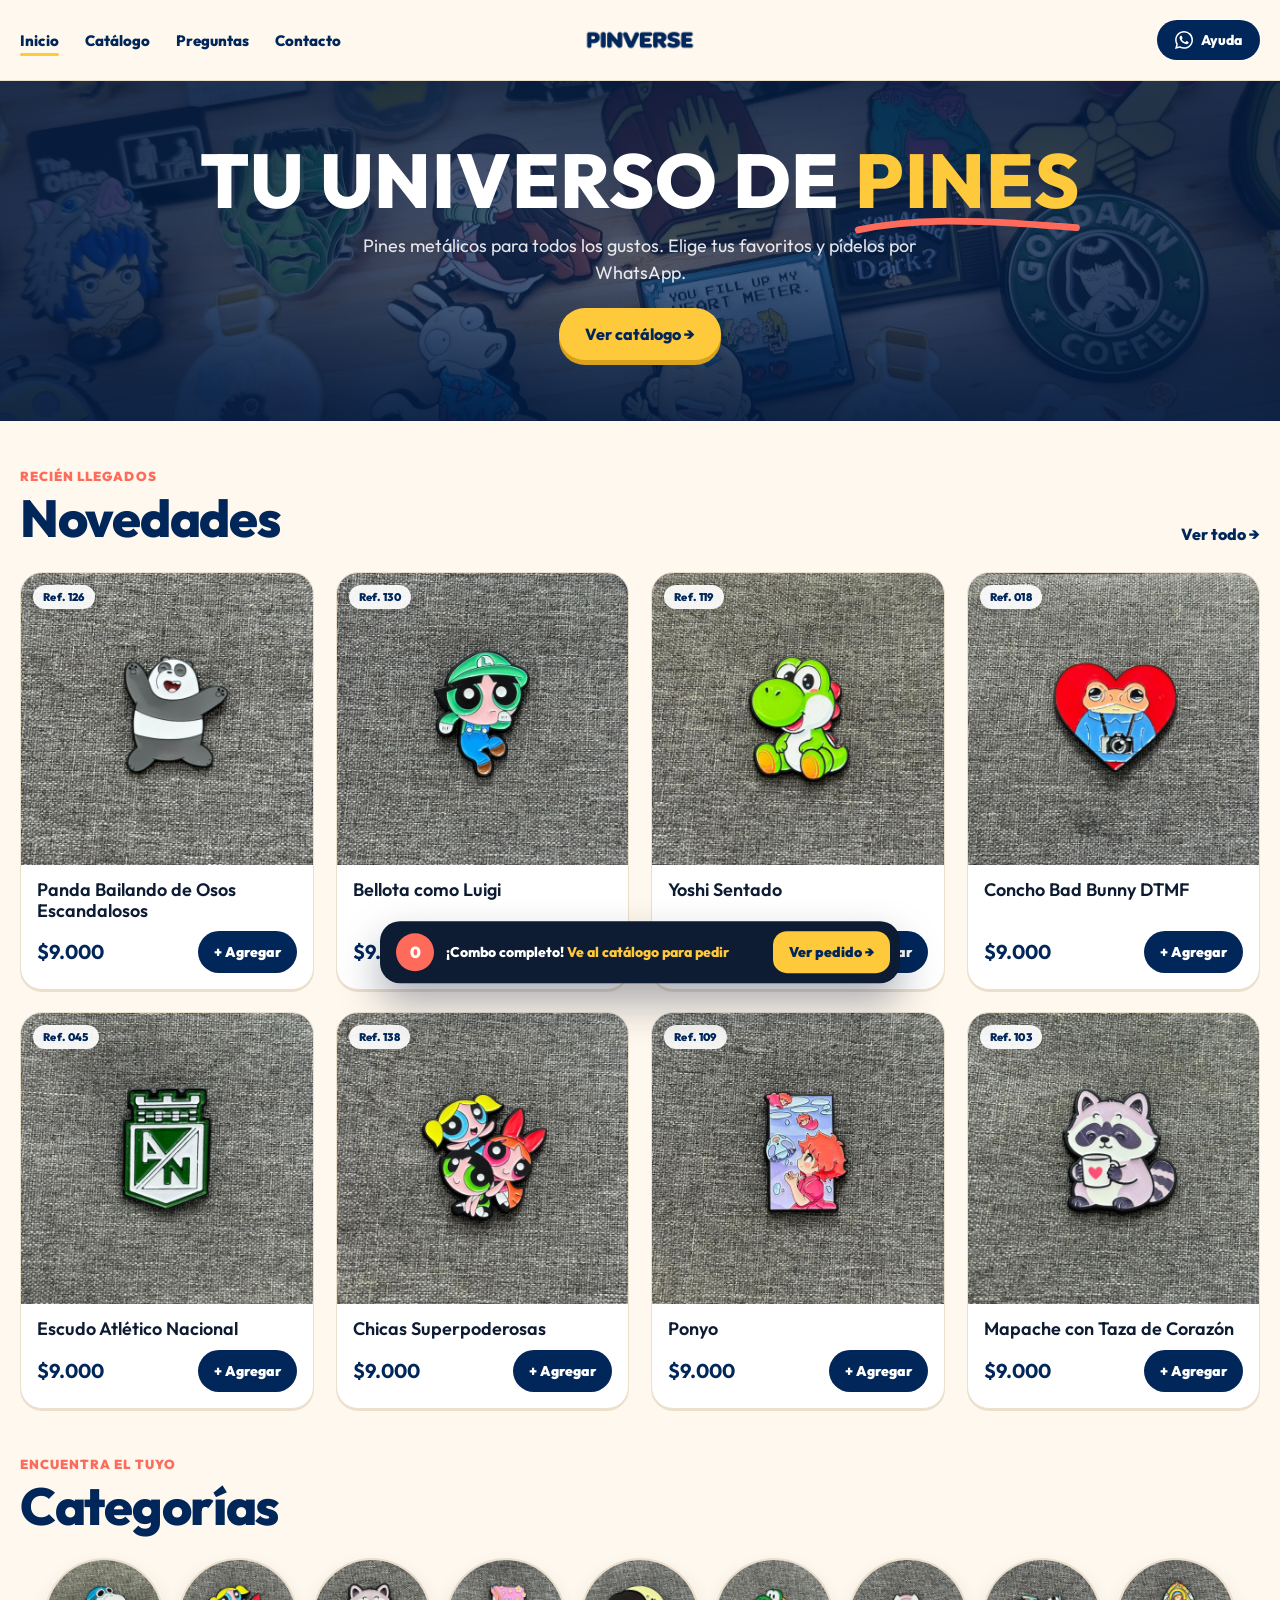
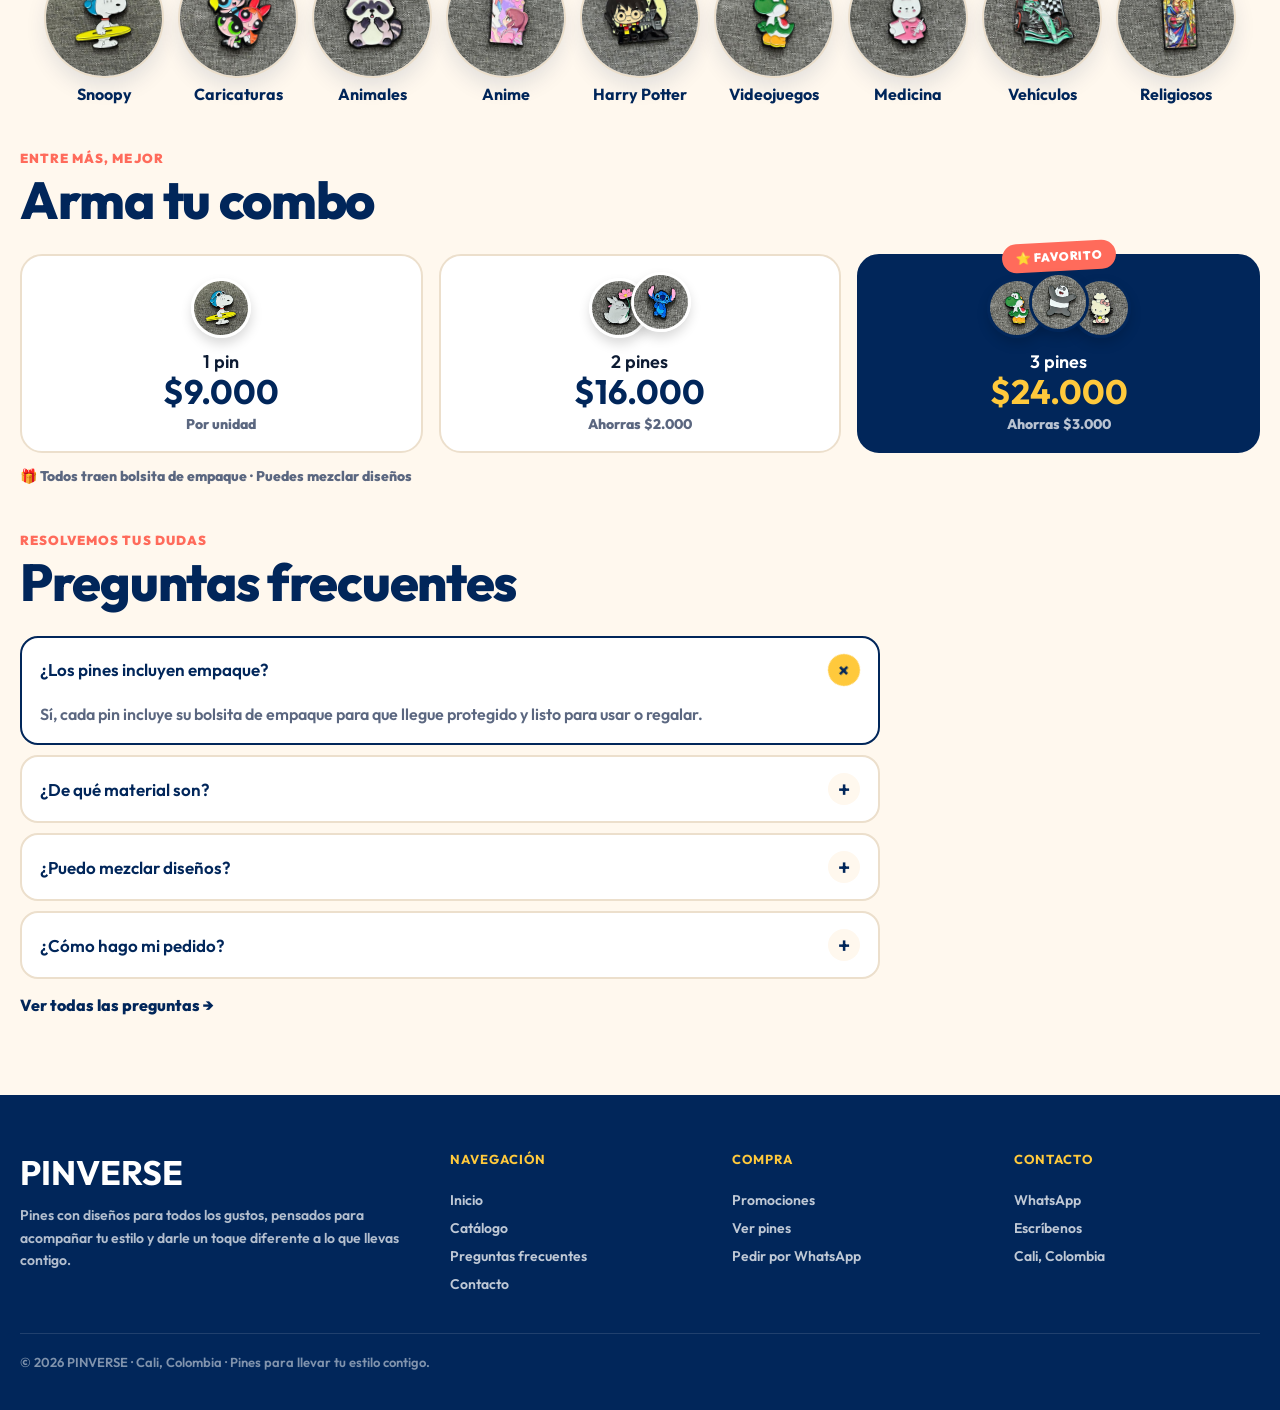
==== commit 2a7388b0: "Productos desde Google Sheets y nueva vista ampliada del pin - El catálogo y las novedades de inicio" ====
--- a/index.html
+++ b/index.html
@@ -259,9 +259,13 @@
     <span class="order-go">Ver pedido →</span>
   </a>
 
+  <script src="recursos/productos.js"></script>
   <script>
-    /* Novedades: deben coincidir con productos del catálogo (mismo id, foto y referencia) */
-    const novedades = [
+    /*
+      Novedades de respaldo. Con Google Sheets se muestran los pines con etiqueta "nuevo".
+      Deben coincidir con productos del catálogo (mismo id, foto y referencia).
+    */
+    let novedades = [
       { id: 126, nombre: 'Pin Panda Bailando de Osos Escandalosos', referencia: '126' },
       { id: 130, nombre: 'Pin Bellota como Luigi', referencia: '130' },
       { id: 119, nombre: 'Pin Yoshi Sentado', referencia: '119' },
@@ -314,22 +318,24 @@
 
     let carrito = leerCarrito();
     const grid = document.getElementById('novedades');
+    novedades = novedades.map(p => ({ ...p, foto:foto(p.id), precio:PIN_PRICE }));
 
     function textoBoton(id) {
       return carrito.includes(id) ? '✓ En tu pedido' : '+ Agregar';
     }
 
+    function renderNovedades() {
     grid.innerHTML = novedades.map((p, i) => `
       <article class="product-card product-card-enter" style="animation-delay:${Math.min(i * 40, 280)}ms">
         <div class="card-inner">
           <div class="image-area">
             <span class="product-ref">Ref. ${p.referencia}</span>
-            <img src="${foto(p.id)}" alt="${p.nombre} · referencia ${p.referencia}" width="640" height="640" loading="lazy" decoding="async" data-product-image />
+            <img src="${p.foto}" alt="${p.nombre} · referencia ${p.referencia}" width="640" height="640" loading="lazy" decoding="async" data-product-image />
           </div>
           <div class="product-body">
             <h3 class="product-title">${nombreCorto(p.nombre)}</h3>
             <div class="product-buyrow">
-              <span class="product-price">${formatoPrecio(PIN_PRICE)}</span>
+              <span class="product-price">${formatoPrecio(p.precio)}</span>
               <button class="btn-cart ${carrito.includes(p.id) ? 'is-added' : ''}" type="button" data-cart-id="${p.id}">${textoBoton(p.id)}</button>
             </div>
           </div>
@@ -342,6 +348,8 @@
       if (img.complete && img.naturalWidth) show();
       else img.addEventListener('load', show, { once:true });
     });
+      activarBrilloCelular();
+    }
 
     document.getElementById('stickers').innerHTML = categorias.map(c => `
       <a class="sticker" href="catalogo/?categoria=${c.slug}#productos">
@@ -409,15 +417,31 @@
         card.style.setProperty('--rx', '0deg');
         card.style.setProperty('--ry', '0deg');
       });
-    } else if ('IntersectionObserver' in window && !reduceMotion) {
-      const io = new IntersectionObserver(entries => entries.forEach(entry => {
-        if (!entry.isIntersecting) return;
-        setTimeout(() => brillar(entry.target), 300);
-        io.unobserve(entry.target);
-      }), { threshold:.6 });
-      grid.querySelectorAll('.product-card').forEach(card => io.observe(card));
-    }
-
+    }
+
+    const brilloIO = (!finePointer && 'IntersectionObserver' in window && !reduceMotion)
+      ? new IntersectionObserver(entries => entries.forEach(entry => {
+          if (!entry.isIntersecting) return;
+          setTimeout(() => brillar(entry.target), 300);
+          brilloIO.unobserve(entry.target);
+        }), { threshold:.6 })
+      : null;
+
+    function activarBrilloCelular() {
+      if (brilloIO) grid.querySelectorAll('.product-card').forEach(card => brilloIO.observe(card));
+    }
+
+    /* Si hay hoja de Google Sheets, las novedades son los pines disponibles con etiqueta "nuevo" */
+    async function iniciarNovedades() {
+      if (window.PinverseProductos?.activa()) {
+        const lista = await window.PinverseProductos.cargar({ carpetaFotos:'imagenes/' });
+        const nuevos = (lista || []).filter(p => p.etiqueta === 'nuevo' && p.estado === 'disponible').slice(0, 8);
+        if (nuevos.length) novedades = nuevos;
+      }
+      renderNovedades();
+    }
+
+    iniciarNovedades();
     renderPedido();
   </script>
   <script src="recursos/pinverse.js"></script>
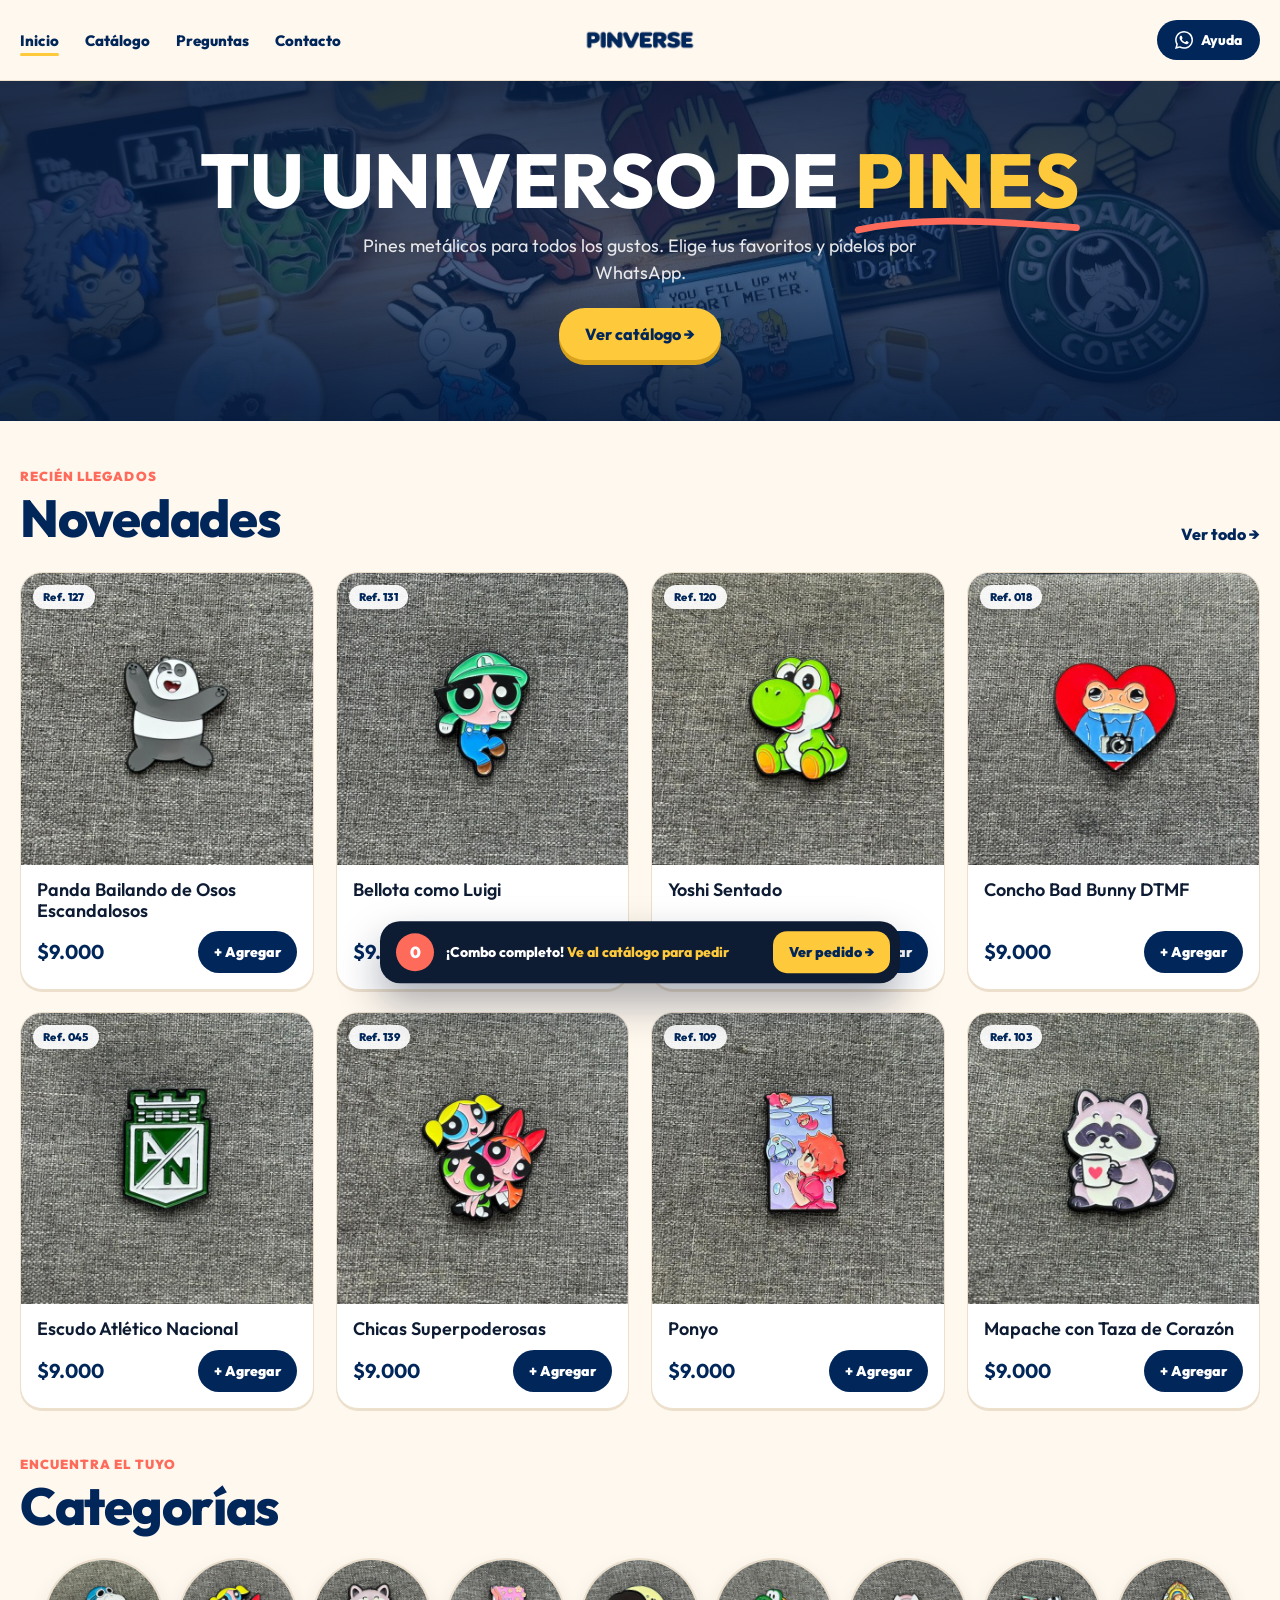
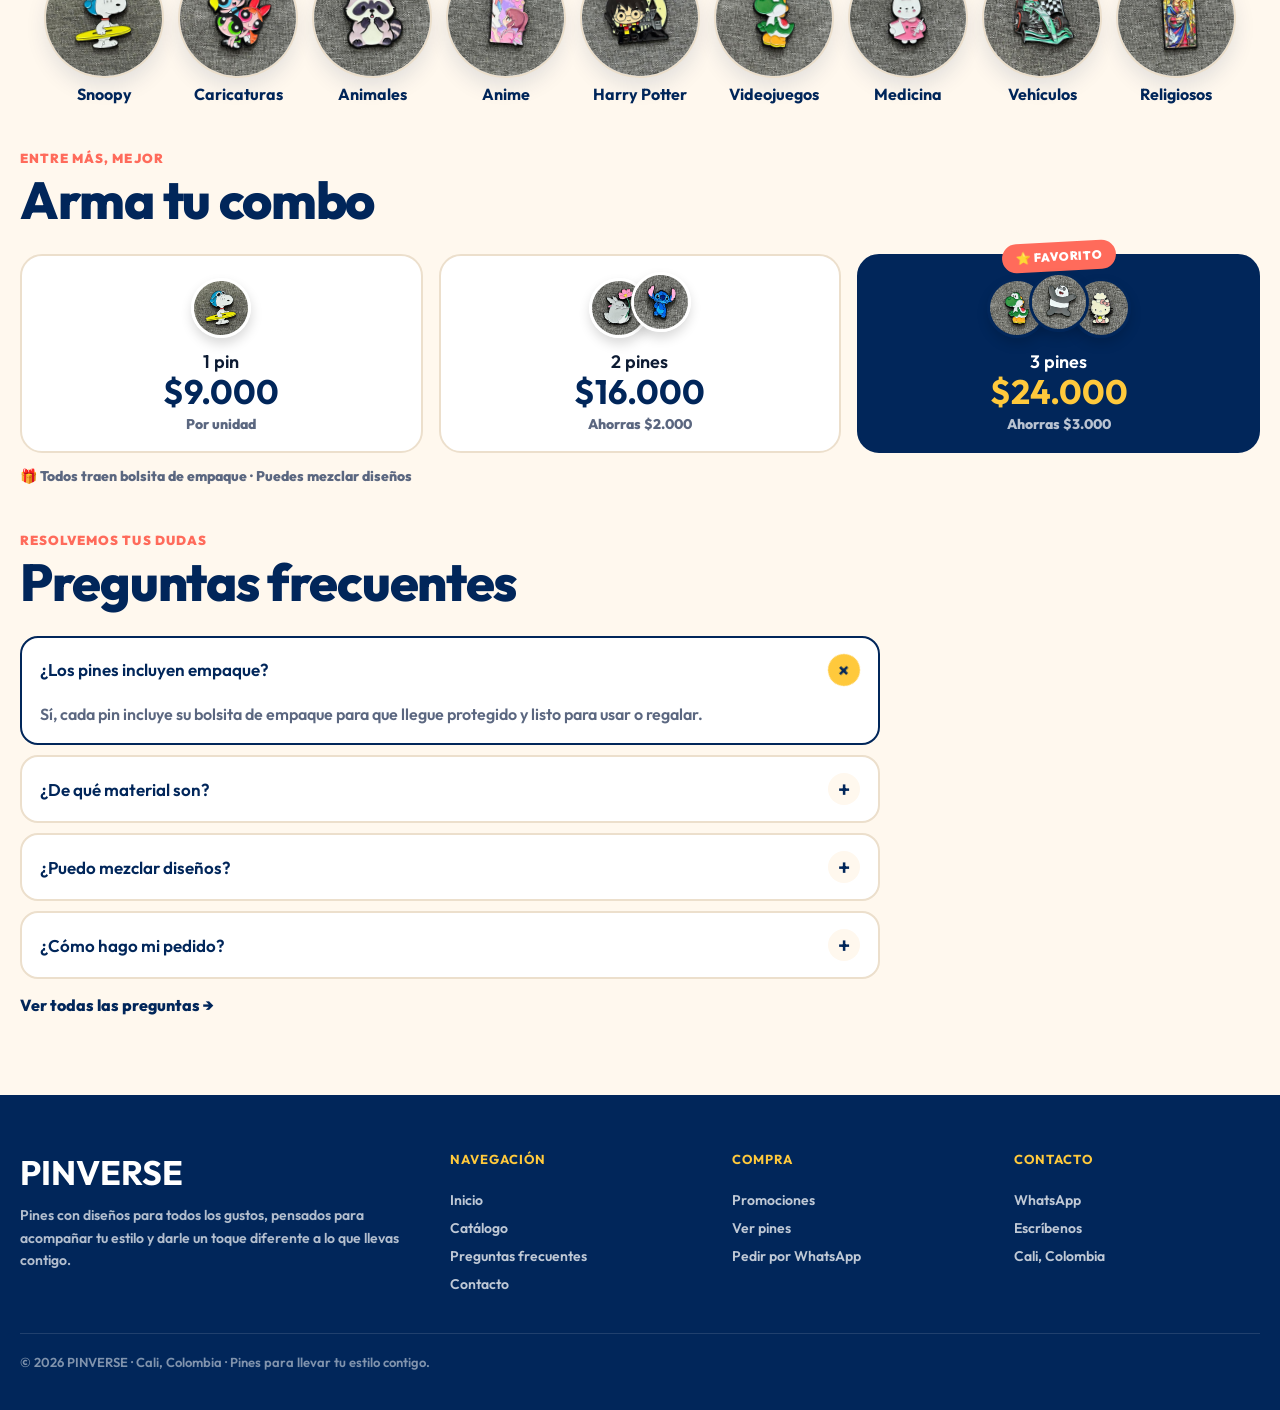
==== commit 8f198ebe: "Snoopys nuevos 118 y 119; se retira el Snoopy con Carta de Amor - Snoopy Disfraz de Dinosaurio (118)" ====
--- a/index.html
+++ b/index.html
@@ -182,7 +182,7 @@
         </div>
         <div class="combo featured">
           <span class="combo-flag">⭐ Favorito</span>
-          <div class="combo-pins"><span><img src="imagenes/pin112.jpeg" alt="" /></span><span><img src="imagenes/pin126.jpeg" alt="" /></span><span><img src="imagenes/pin62.jpeg" alt="" /></span></div>
+          <div class="combo-pins"><span><img src="imagenes/pin112.jpeg" alt="" /></span><span><img src="imagenes/pin127.jpeg" alt="" /></span><span><img src="imagenes/pin62.jpeg" alt="" /></span></div>
           <h3>3 pines</h3>
           <div class="combo-price">$24.000</div>
           <small>Ahorras $3.000</small>
@@ -266,12 +266,12 @@
       Deben coincidir con productos del catálogo (mismo id, foto y referencia).
     */
     let novedades = [
-      { id: 126, nombre: 'Pin Panda Bailando de Osos Escandalosos', referencia: '126' },
-      { id: 130, nombre: 'Pin Bellota como Luigi', referencia: '130' },
-      { id: 119, nombre: 'Pin Yoshi Sentado', referencia: '119' },
+      { id: 127, nombre: 'Pin Panda Bailando de Osos Escandalosos', referencia: '127' },
+      { id: 131, nombre: 'Pin Bellota como Luigi', referencia: '131' },
+      { id: 120, nombre: 'Pin Yoshi Sentado', referencia: '120' },
       { id: 18,  nombre: 'Pin Concho Bad Bunny DTMF', referencia: '018' },
       { id: 45,  nombre: 'Pin Escudo Atlético Nacional', referencia: '045' },
-      { id: 138, nombre: 'Pin Chicas Superpoderosas', referencia: '138' },
+      { id: 139, nombre: 'Pin Chicas Superpoderosas', referencia: '139' },
       { id: 109, nombre: 'Pin Ponyo', referencia: '109' },
       { id: 103, nombre: 'Pin Mapache con Taza de Corazón', referencia: '103' },
     ];
@@ -280,8 +280,8 @@
     /* Categorías destacadas: enlazan al catálogo ya filtrado */
     const categorias = [
       { slug: 'snoopy',       nombre: 'Snoopy',       img: 23,  r: '-4deg' },
-      { slug: 'caricaturas',  nombre: 'Caricaturas',  img: 138, r: '3deg' },
-      { slug: 'animales',     nombre: 'Animales',     img: 122, r: '-2deg' },
+      { slug: 'caricaturas',  nombre: 'Caricaturas',  img: 139, r: '3deg' },
+      { slug: 'animales',     nombre: 'Animales',     img: 123, r: '-2deg' },
       { slug: 'anime',        nombre: 'Anime',        img: 108, r: '4deg' },
       { slug: 'harry-potter', nombre: 'Harry Potter', img: 5,   r: '-5deg' },
       { slug: 'videojuegos',  nombre: 'Videojuegos',  img: 112, r: '2deg' },
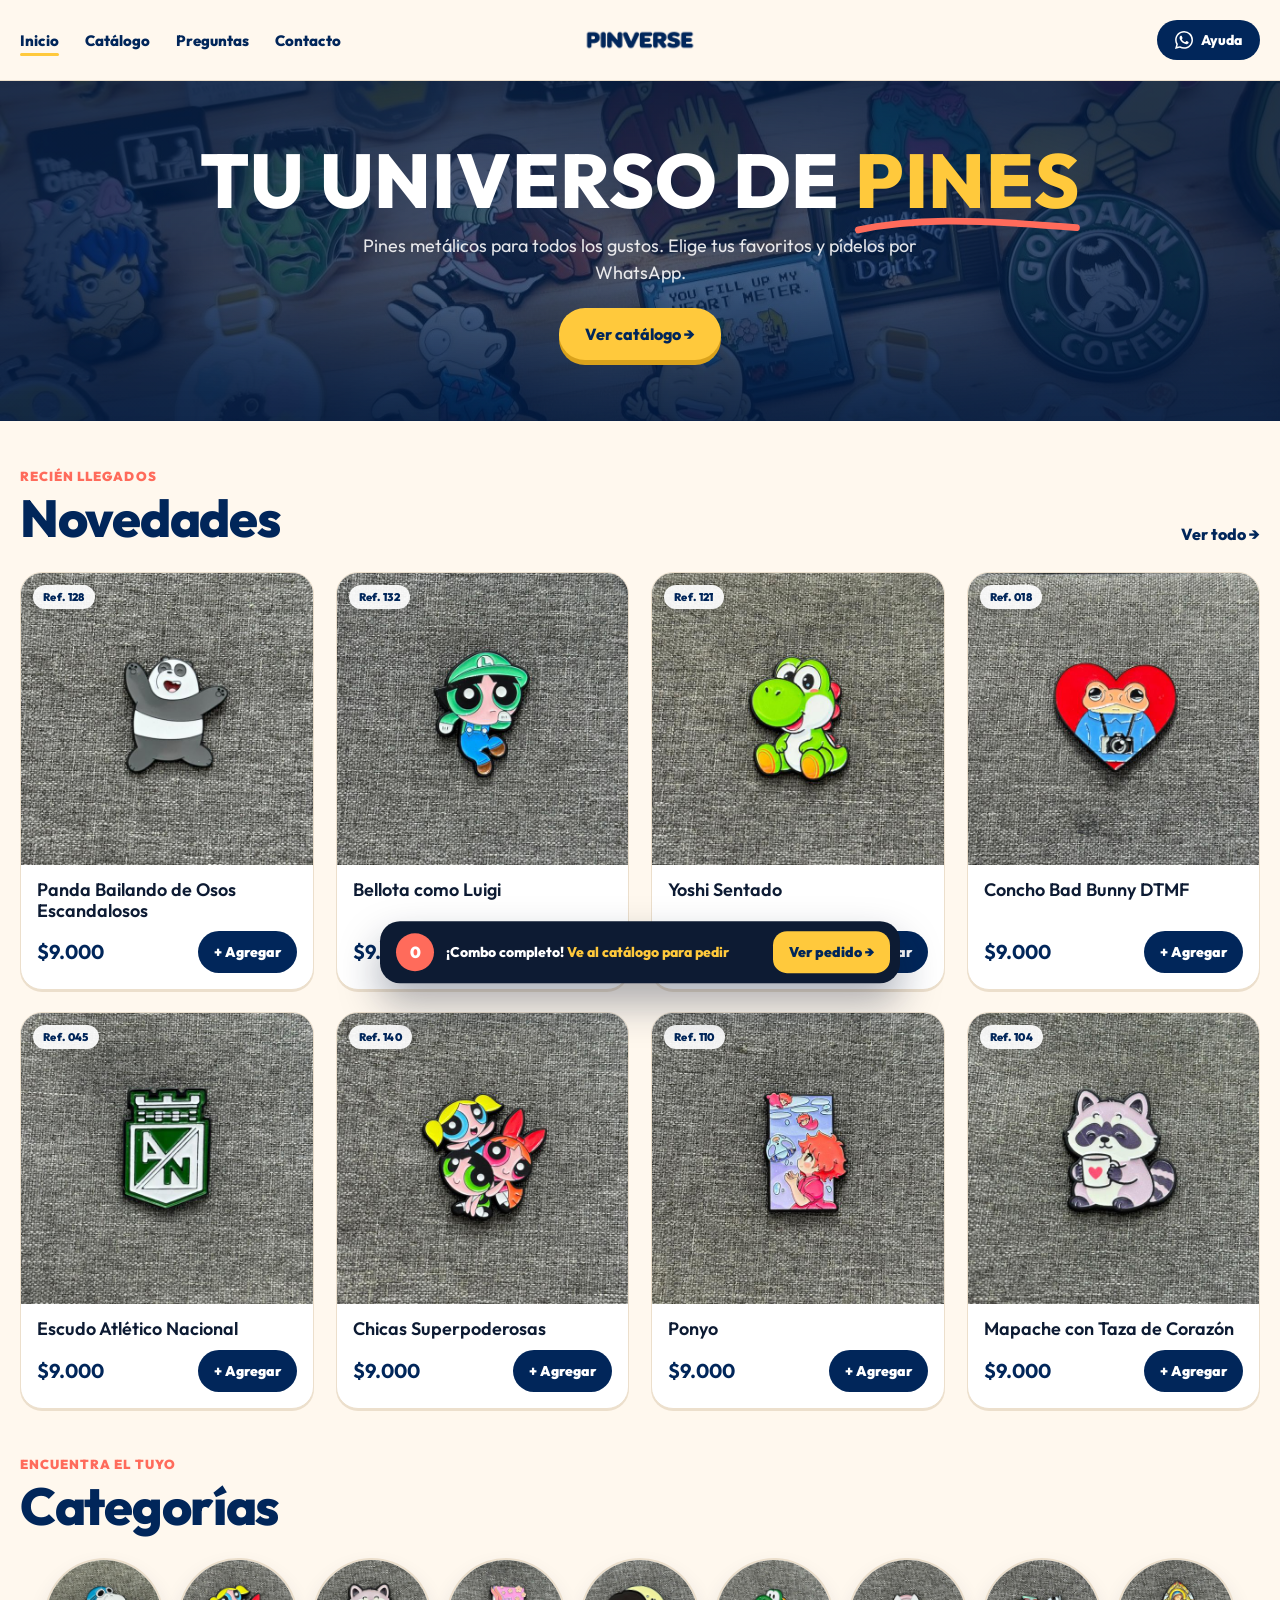
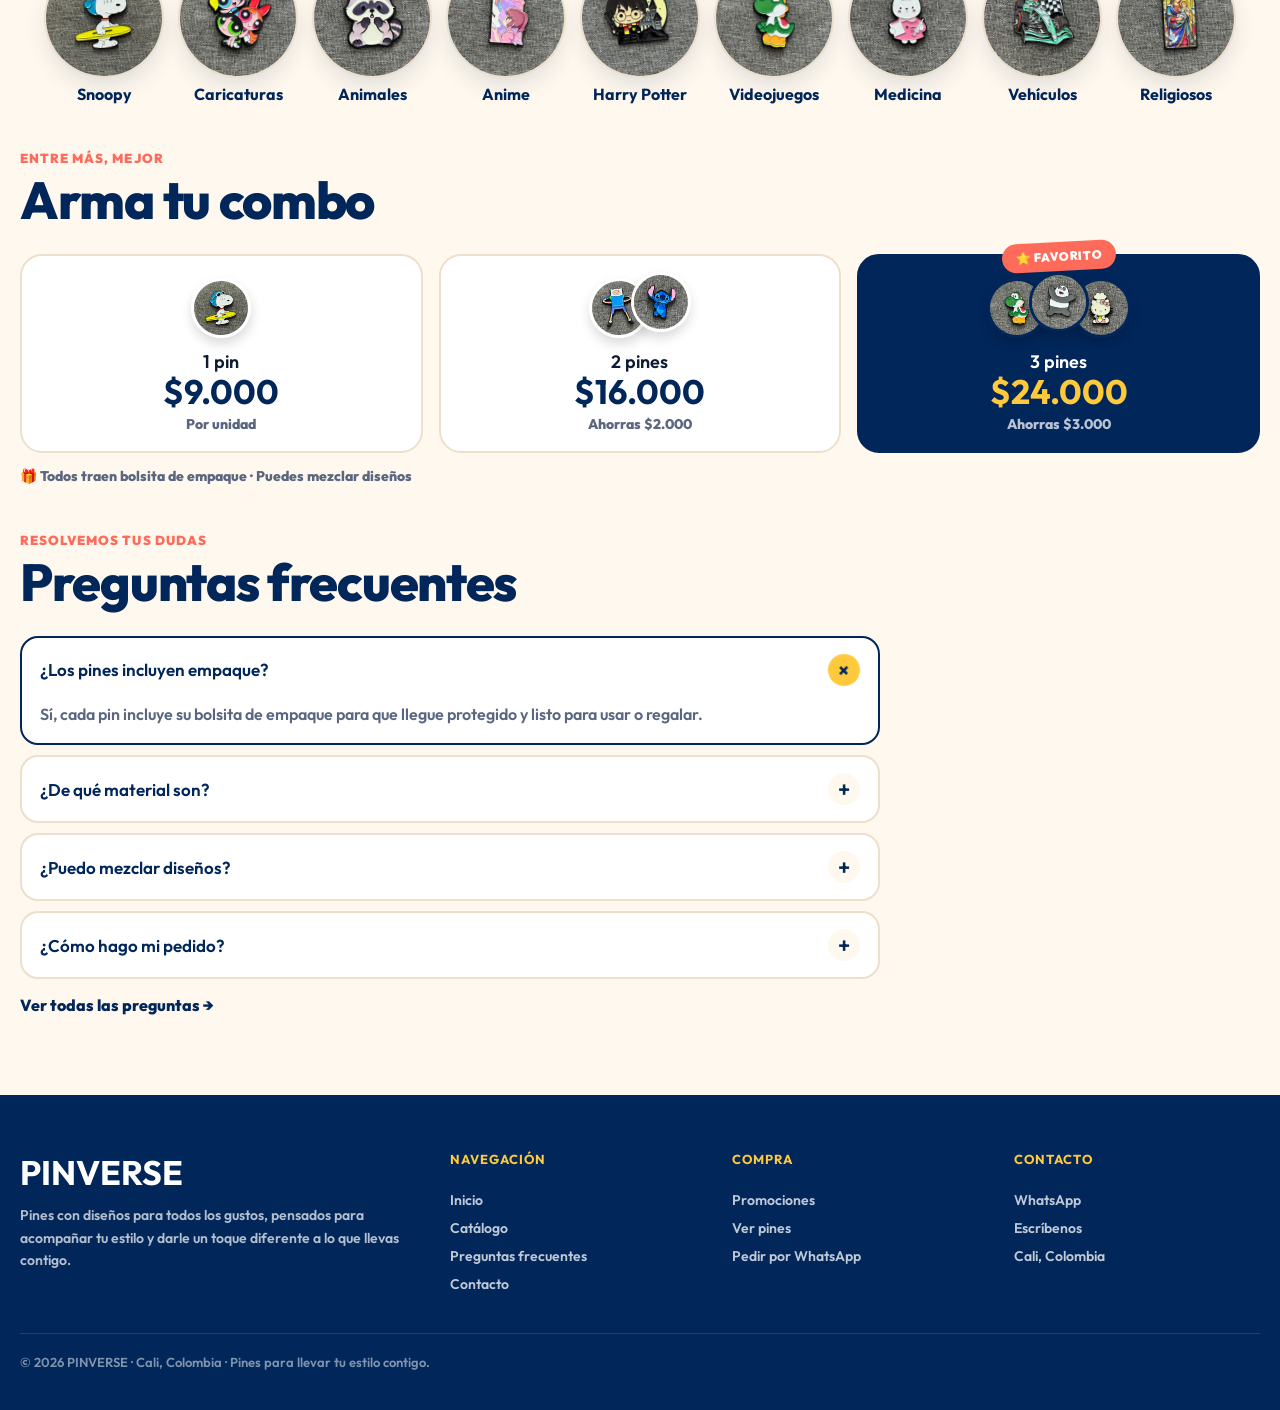
==== commit 7ba0b2d3: "Finn de Pie (57) y Finn Sentado (58) con Hora de Aventura; se retira el Totoro con Flor - Los pines " ====
--- a/index.html
+++ b/index.html
@@ -175,14 +175,14 @@
           <small>Por unidad</small>
         </div>
         <div class="combo">
-          <div class="combo-pins"><span><img src="imagenes/pin81.jpeg" alt="" /></span><span><img src="imagenes/pin57.jpeg" alt="" /></span></div>
+          <div class="combo-pins"><span><img src="imagenes/pin57.jpeg" alt="" /></span><span><img src="imagenes/pin59.jpeg" alt="" /></span></div>
           <h3>2 pines</h3>
           <div class="combo-price">$16.000</div>
           <small>Ahorras $2.000</small>
         </div>
         <div class="combo featured">
           <span class="combo-flag">⭐ Favorito</span>
-          <div class="combo-pins"><span><img src="imagenes/pin112.jpeg" alt="" /></span><span><img src="imagenes/pin127.jpeg" alt="" /></span><span><img src="imagenes/pin62.jpeg" alt="" /></span></div>
+          <div class="combo-pins"><span><img src="imagenes/pin113.jpeg" alt="" /></span><span><img src="imagenes/pin128.jpeg" alt="" /></span><span><img src="imagenes/pin64.jpeg" alt="" /></span></div>
           <h3>3 pines</h3>
           <div class="combo-price">$24.000</div>
           <small>Ahorras $3.000</small>
@@ -266,28 +266,28 @@
       Deben coincidir con productos del catálogo (mismo id, foto y referencia).
     */
     let novedades = [
-      { id: 127, nombre: 'Pin Panda Bailando de Osos Escandalosos', referencia: '127' },
-      { id: 131, nombre: 'Pin Bellota como Luigi', referencia: '131' },
-      { id: 120, nombre: 'Pin Yoshi Sentado', referencia: '120' },
+      { id: 128, nombre: 'Pin Panda Bailando de Osos Escandalosos', referencia: '128' },
+      { id: 132, nombre: 'Pin Bellota como Luigi', referencia: '132' },
+      { id: 121, nombre: 'Pin Yoshi Sentado', referencia: '121' },
       { id: 18,  nombre: 'Pin Concho Bad Bunny DTMF', referencia: '018' },
       { id: 45,  nombre: 'Pin Escudo Atlético Nacional', referencia: '045' },
-      { id: 139, nombre: 'Pin Chicas Superpoderosas', referencia: '139' },
-      { id: 109, nombre: 'Pin Ponyo', referencia: '109' },
-      { id: 103, nombre: 'Pin Mapache con Taza de Corazón', referencia: '103' },
+      { id: 140, nombre: 'Pin Chicas Superpoderosas', referencia: '140' },
+      { id: 110, nombre: 'Pin Ponyo', referencia: '110' },
+      { id: 104, nombre: 'Pin Mapache con Taza de Corazón', referencia: '104' },
     ];
     const PIN_PRICE = 9000;
 
     /* Categorías destacadas: enlazan al catálogo ya filtrado */
     const categorias = [
       { slug: 'snoopy',       nombre: 'Snoopy',       img: 23,  r: '-4deg' },
-      { slug: 'caricaturas',  nombre: 'Caricaturas',  img: 139, r: '3deg' },
-      { slug: 'animales',     nombre: 'Animales',     img: 123, r: '-2deg' },
-      { slug: 'anime',        nombre: 'Anime',        img: 108, r: '4deg' },
+      { slug: 'caricaturas',  nombre: 'Caricaturas',  img: 140, r: '3deg' },
+      { slug: 'animales',     nombre: 'Animales',     img: 124, r: '-2deg' },
+      { slug: 'anime',        nombre: 'Anime',        img: 109, r: '4deg' },
       { slug: 'harry-potter', nombre: 'Harry Potter', img: 5,   r: '-5deg' },
-      { slug: 'videojuegos',  nombre: 'Videojuegos',  img: 112, r: '2deg' },
-      { slug: 'medicina',     nombre: 'Medicina',     img: 86,  r: '-3deg' },
-      { slug: 'vehiculos',    nombre: 'Vehículos',    img: 94,  r: '5deg' },
-      { slug: 'religiosos',   nombre: 'Religiosos',   img: 105, r: '-2deg' },
+      { slug: 'videojuegos',  nombre: 'Videojuegos',  img: 113, r: '2deg' },
+      { slug: 'medicina',     nombre: 'Medicina',     img: 87,  r: '-3deg' },
+      { slug: 'vehiculos',    nombre: 'Vehículos',    img: 95,  r: '5deg' },
+      { slug: 'religiosos',   nombre: 'Religiosos',   img: 106, r: '-2deg' },
     ];
 
     /* Mismo carrito que usa el catálogo, para que lo agregado aquí aparezca allá */
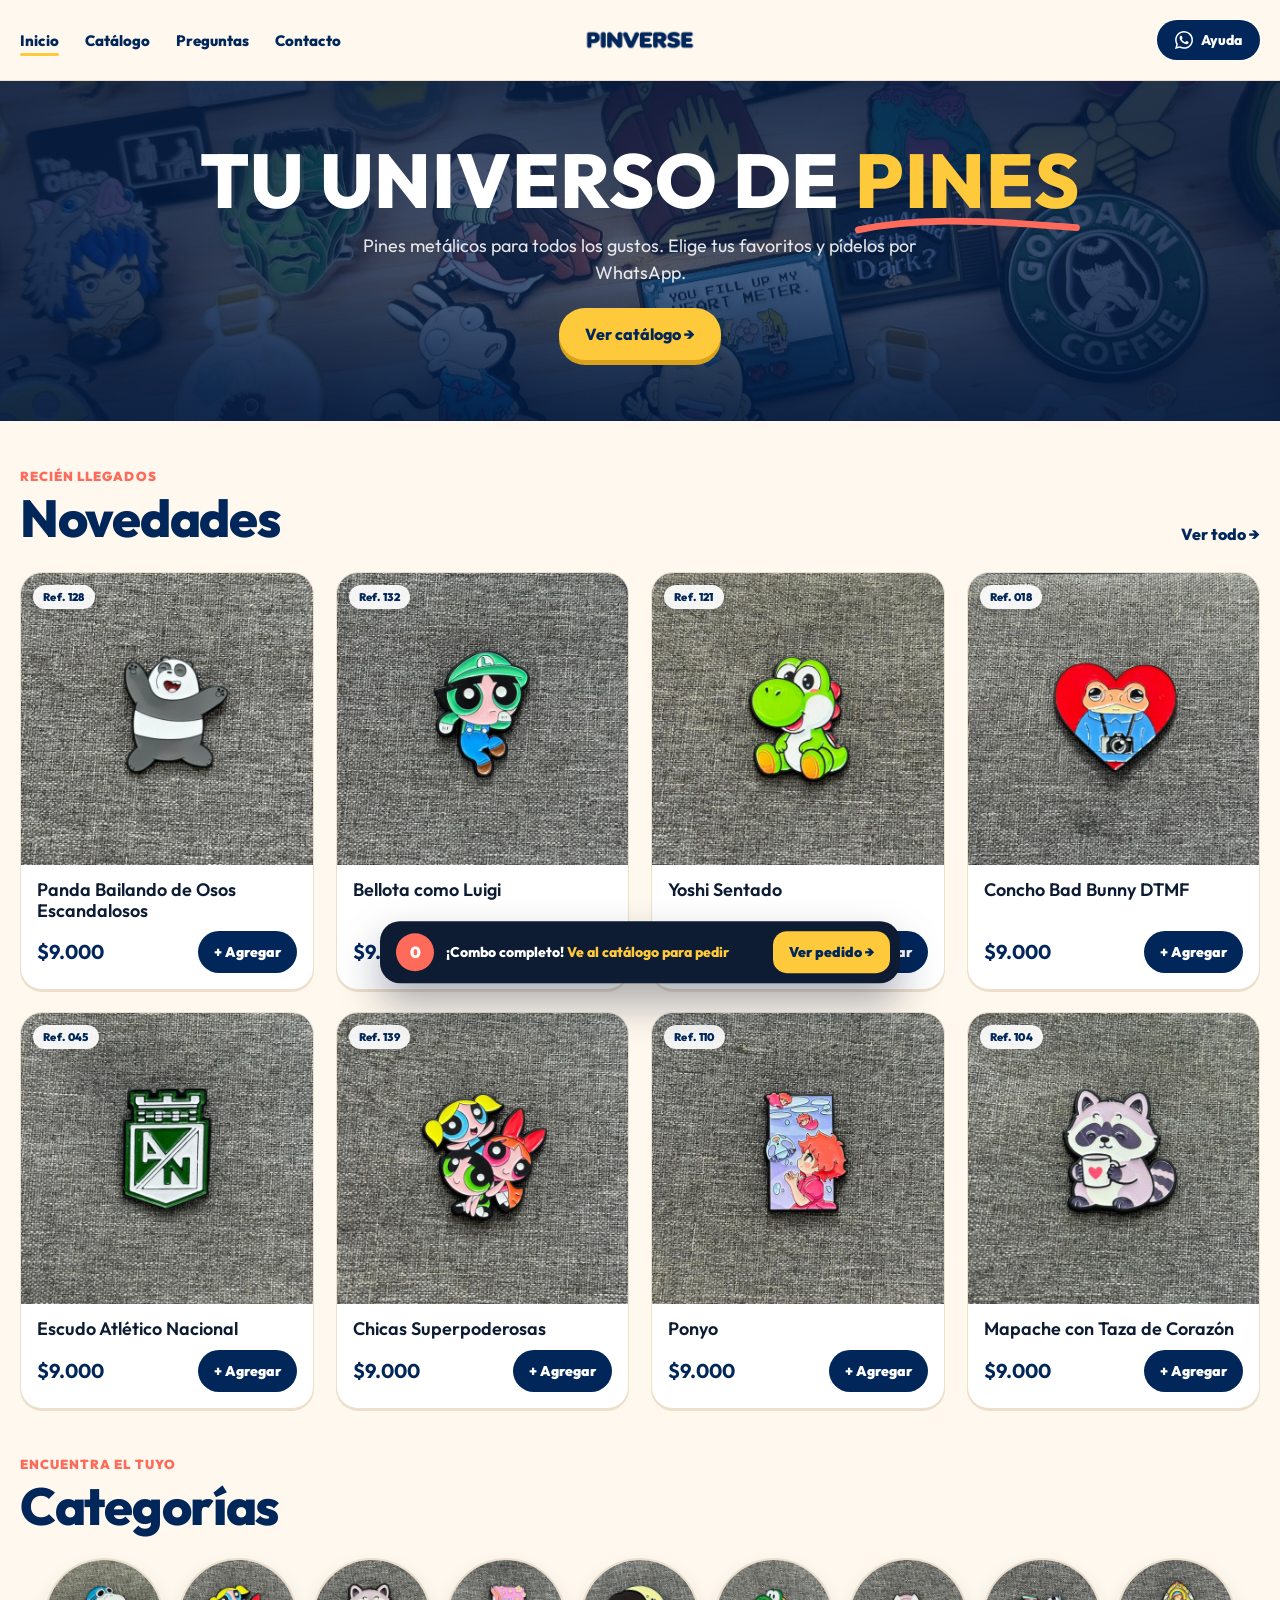
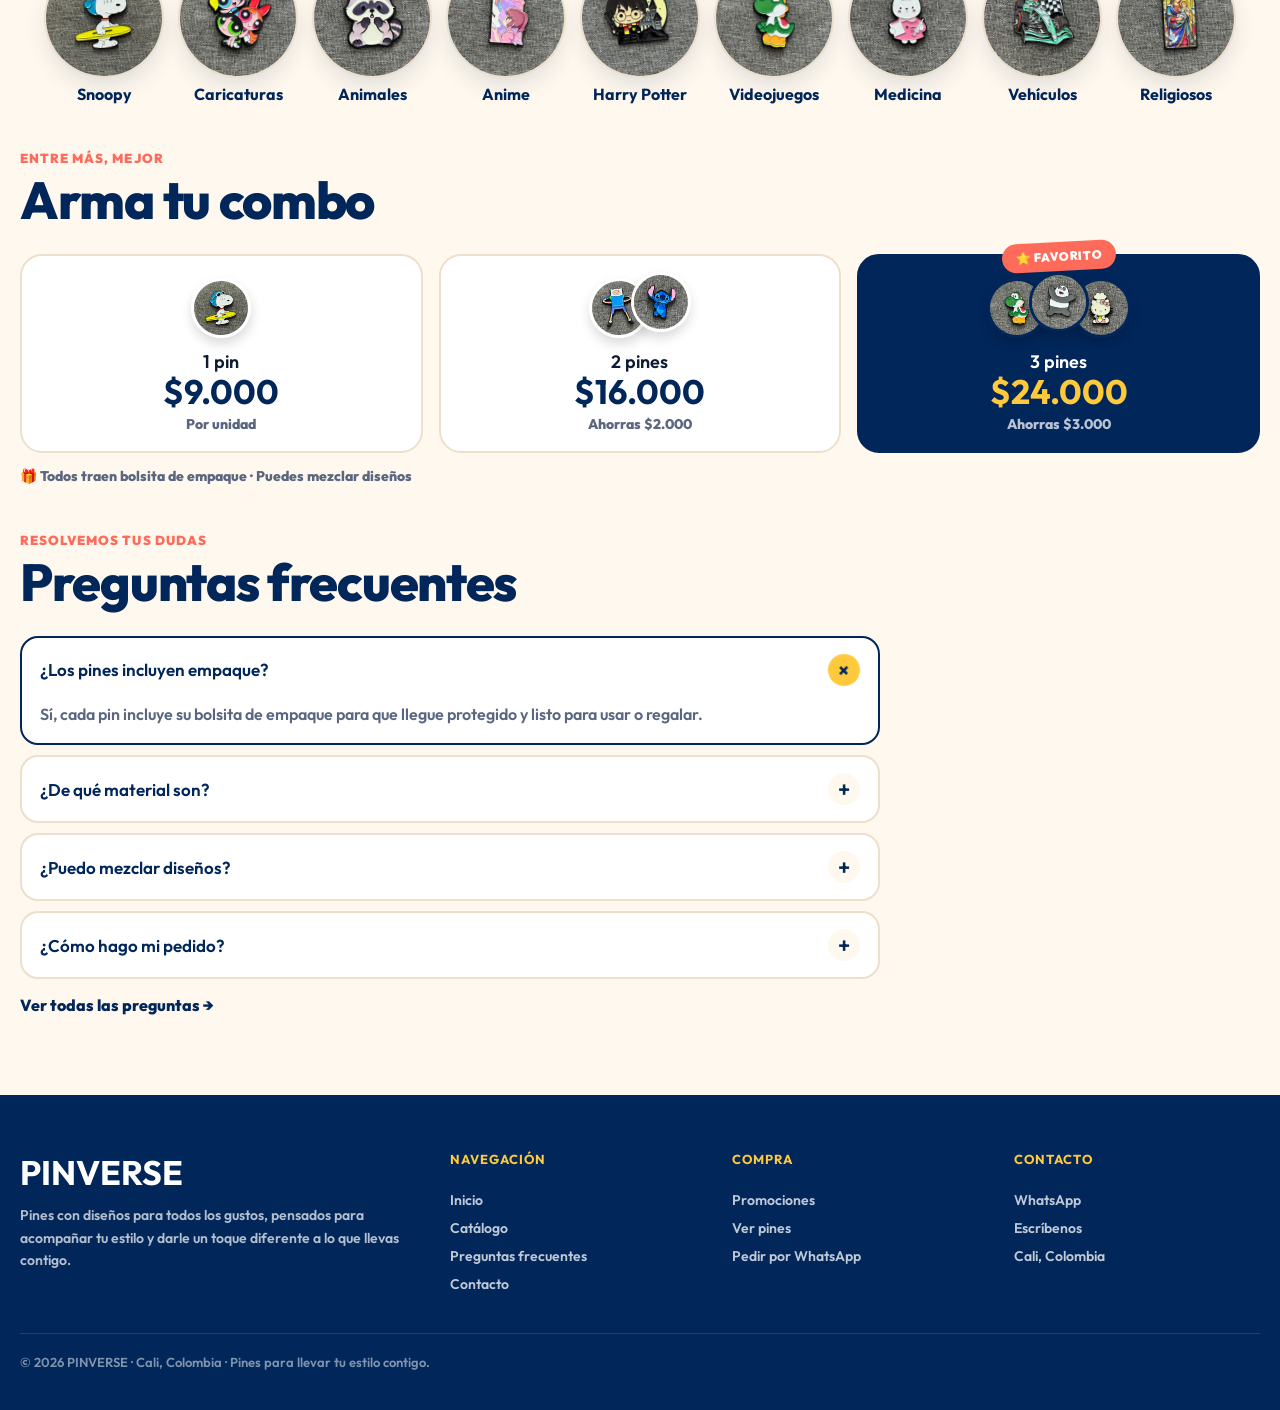
==== commit f2d186f7: "Se retira el Burbuja con Gafas de Taller y se corre la numeración - Los pines 137-153 pasan a 136-15" ====
--- a/index.html
+++ b/index.html
@@ -1,449 +1,449 @@
-<!DOCTYPE html>
-<html lang="es">
-<head>
-  <meta charset="UTF-8" />
-  <meta name="viewport" content="width=device-width, initial-scale=1.0" />
-
-  <script>
-    if (window.location.pathname.endsWith('/index.html')) {
-      window.history.replaceState({}, '', window.location.pathname.replace(/index\.html$/, ''));
-    }
-  </script>
-
-  <meta name="theme-color" content="#01265a" />
-  <meta name="description" content="PINVERSE: pines metálicos para todos los gustos. Explora el catálogo, arma tu combo y compra directamente por WhatsApp." />
-  <title>PINVERSE · Inicio</title>
-  <link rel="icon" type="image/png" href="imagenes/favicon.png" />
-  <link rel="preconnect" href="https://fonts.googleapis.com" />
-  <link rel="preconnect" href="https://fonts.gstatic.com" crossorigin />
-  <link href="https://fonts.googleapis.com/css2?family=Outfit:wght@400;500;600;700;800;900&display=swap" rel="stylesheet" />
-  <link rel="stylesheet" href="recursos/pinverse.css" />
-  <style>
-    /* Novedades: grilla en computador, carrusel en celular */
-    .novedades{ display:grid; grid-template-columns:repeat(4, minmax(0, 1fr)); gap:22px; }
-
-    /* Categorías tipo sticker */
-    .stickers{ display:flex; flex-wrap:wrap; justify-content:center; gap:26px 18px; }
-    .sticker{ width:116px; text-align:center; display:flex; flex-direction:column; align-items:center; gap:10px; }
-    .sticker-img{
-      width:116px; height:116px; border-radius:50%;
-      padding:5px; background:var(--paper);
-      box-shadow:0 0 0 2px var(--line), 0 10px 22px rgba(1,38,90,.12);
-      transform:rotate(var(--r, -3deg));
-      transition:transform .35s var(--ease), box-shadow .35s;
-      overflow:hidden;
-    }
-    .sticker-img img{ width:100%; height:100%; object-fit:cover; border-radius:50%; transform:scale(1.4); }
-    .sticker:hover .sticker-img{ transform:rotate(0deg) scale(1.08) translateY(-6px); box-shadow:0 0 0 3px var(--sun), 0 18px 28px rgba(1,38,90,.18); }
-    .sticker-name{ font-family:var(--display); font-weight:700; font-size:16px; color:var(--navy); line-height:1.1; }
-
-    .faq-home{ max-width:860px; }
-    .section-foot{ margin-top:16px; }
-
-    /* Aviso flotante cuando hay pines en el pedido */
-    .order-bar{
-      position:fixed; left:50%; bottom:16px; z-index:60;
-      width:min(calc(100% - 24px), 520px);
-      transform:translate(-50%, 160%);
-      transition:transform .45s var(--ease);
-      background:var(--ink); color:#fff;
-      border-radius:20px;
-      padding:10px 10px 10px 16px;
-      display:flex; align-items:center; gap:12px;
-      box-shadow:0 20px 40px rgba(13,27,51,.35);
-    }
-    .order-bar.visible{ transform:translate(-50%, 0); }
-    .order-bar.bump{ animation:orderBump .5s var(--ease); }
-    @keyframes orderBump{ 30%{ transform:translate(-50%, -8px) scale(1.02); } }
-    .order-count{
-      flex:0 0 38px; height:38px; border-radius:50%;
-      display:grid; place-items:center;
-      background:var(--coral); font-weight:900; font-size:16px;
-    }
-    .order-text{ flex:1; min-width:0; font-weight:800; font-size:14px; line-height:1.3; }
-    .order-text em{ font-style:normal; color:var(--sun); }
-    .order-go{ background:var(--sun); color:var(--navy); font-weight:900; font-size:14px; padding:12px 16px; border-radius:14px; white-space:nowrap; }
-
-    @media (max-width:1024px){
-      .novedades{ grid-template-columns:repeat(3, minmax(0, 1fr)); }
-    }
-    @media (max-width:640px){
-      .novedades{
-        display:flex; overflow-x:auto; scroll-snap-type:x mandatory;
-        margin:0 -16px; padding:4px 16px 14px; gap:12px;
-        scrollbar-width:none;
-      }
-      .novedades::-webkit-scrollbar{ display:none; }
-      .novedades .product-card{ flex:0 0 46%; scroll-snap-align:start; }
-      .stickers{
-        flex-wrap:nowrap; justify-content:flex-start; overflow-x:auto;
-        margin:0 -16px; padding:6px 16px 10px; gap:14px;
-        scrollbar-width:none;
-      }
-      .stickers::-webkit-scrollbar{ display:none; }
-      .sticker{ flex:0 0 84px; width:84px; gap:8px; }
-      .sticker-img{ width:84px; height:84px; padding:4px; }
-      .sticker-name{ font-size:13.5px; }
-      .order-bar{ bottom:12px; padding:9px 9px 9px 12px; }
-      .order-text{ font-size:13px; }
-    }
-  </style>
-</head>
-<body>
-  <input type="checkbox" id="menu-toggle" class="menu-toggle" aria-hidden="true" />
-  <label for="menu-toggle" class="mobile-overlay" aria-label="Cerrar menú"></label>
-  <aside class="mobile-drawer" aria-label="Menú móvil">
-    <div class="mobile-drawer-head">
-      <a href="index.html" aria-label="Ir al inicio"><img src="imagenes/logo.png" alt="PINVERSE" /></a>
-      <label for="menu-toggle" class="mobile-close" aria-label="Cerrar menú">×</label>
-    </div>
-    <nav class="mobile-drawer-nav">
-      <a href="index.html" aria-current="page">Inicio</a>
-      <a href="catalogo/">Catálogo</a>
-      <a href="catalogo/#promociones">Promociones</a>
-      <a href="preguntas/">Preguntas frecuentes</a>
-      <a href="contacto/">Contacto</a>
-    </nav>
-  </aside>
-
-  <header class="header">
-    <div class="wrap nav">
-      <div class="nav-left">
-        <label for="menu-toggle" class="menu-btn" aria-label="Abrir menú">
-          <svg viewBox="0 0 24 24" aria-hidden="true"><path d="M4 7h16M4 12h16M4 17h10"/></svg>
-        </label>
-        <nav class="nav-links" aria-label="Navegación principal">
-          <a href="index.html" aria-current="page">Inicio</a>
-          <a href="catalogo/">Catálogo</a>
-          <a href="preguntas/">Preguntas</a>
-          <a href="contacto/">Contacto</a>
-        </nav>
-      </div>
-      <a href="index.html" class="nav-logo" aria-label="Ir al inicio de PINVERSE"><img src="imagenes/logo.png" alt="PINVERSE" /></a>
-      <div class="nav-right">
-        <a class="nav-cta" href="https://wa.me/573116821619?text=Hola%2C%20estoy%20visitando%20PINVERSE%20y%20quisiera%20recibir%20informaci%C3%B3n%20sobre%20los%20pines.%20%C2%BFMe%20pueden%20ayudar%3F" target="_blank" rel="noopener noreferrer">
-          <svg viewBox="0 0 24 24" aria-hidden="true"><path d="M20.52 3.48A11.8 11.8 0 0 0 12.07 0C5.5 0 .15 5.35.15 11.92c0 2.1.55 4.15 1.59 5.95L0 24l6.31-1.65a11.9 11.9 0 0 0 5.76 1.47h.01c6.57 0 11.92-5.35 11.92-11.92 0-3.18-1.24-6.17-3.48-8.42Zm-8.45 18.3a9.9 9.9 0 0 1-5.05-1.39l-.36-.21-3.74.98 1-3.65-.23-.37a9.86 9.86 0 0 1-1.52-5.24c0-5.45 4.44-9.89 9.9-9.89 2.64 0 5.12 1.03 6.99 2.9a9.83 9.83 0 0 1 2.9 6.99c0 5.46-4.44 9.89-9.88 9.89Zm5.43-7.42c-.3-.15-1.77-.87-2.04-.96-.27-.1-.47-.15-.66.15-.2.3-.76.96-.93 1.16-.17.2-.34.22-.64.08-.3-.15-1.25-.46-2.38-1.47-.88-.79-1.48-1.76-1.65-2.06-.17-.3-.02-.46.13-.61.13-.13.3-.34.45-.5.15-.17.2-.3.3-.5.1-.2.05-.38-.02-.53-.08-.15-.67-1.62-.92-2.22-.24-.58-.49-.5-.66-.51h-.57c-.2 0-.52.08-.8.38-.27.3-1.04 1.02-1.04 2.49s1.07 2.88 1.22 3.08c.15.2 2.1 3.2 5.08 4.48.71.31 1.26.49 1.69.63.71.23 1.36.2 1.88.12.57-.08 1.77-.72 2.02-1.42.25-.7.25-1.29.17-1.42-.08-.13-.27-.2-.57-.35Z"/></svg>
-          Ayuda
-        </a>
-      </div>
-    </div>
-  </header>
-
-  <main>
-    <section class="hero" style="--hero-pos:50%">
-      <div class="hero-bg" style="background-image:url('imagenes/banner-principal.jpg')" aria-hidden="true"></div>
-      <div class="wrap hero-content">
-        <h1>Tu universo de <span class="hl">pines<svg viewBox="0 0 200 20" preserveAspectRatio="none" aria-hidden="true"><path d="M3 14 C 50 4, 100 4, 197 12"/></svg></span></h1>
-        <p>Pines metálicos para todos los gustos. Elige tus favoritos y pídelos por WhatsApp.</p>
-        <div class="hero-cta"><a class="btn btn-sun" href="catalogo/">Ver catálogo →</a></div>
-      </div>
-    </section>
-
-    <section class="section wrap">
-      <div class="section-head" data-reveal>
-        <div>
-          <span class="eyebrow">Recién llegados</span>
-          <h2>Novedades</h2>
-        </div>
-        <a class="link-arrow" href="catalogo/">Ver todo →</a>
-      </div>
-      <div class="novedades" id="novedades"></div>
-    </section>
-
-    <section class="section wrap">
-      <div class="section-head" data-reveal>
-        <div>
-          <span class="eyebrow">Encuentra el tuyo</span>
-          <h2>Categorías</h2>
-        </div>
-      </div>
-      <div class="stickers" id="stickers" data-reveal></div>
-    </section>
-
-    <section class="section wrap">
-      <div class="section-head" data-reveal>
-        <div>
-          <span class="eyebrow">Entre más, mejor</span>
-          <h2>Arma tu combo</h2>
-        </div>
-      </div>
-      <div class="combos" data-reveal>
-        <div class="combo">
-          <div class="combo-pins"><span><img src="imagenes/pin23.jpeg" alt="" /></span></div>
-          <h3>1 pin</h3>
-          <div class="combo-price">$9.000</div>
-          <small>Por unidad</small>
-        </div>
-        <div class="combo">
-          <div class="combo-pins"><span><img src="imagenes/pin57.jpeg" alt="" /></span><span><img src="imagenes/pin59.jpeg" alt="" /></span></div>
-          <h3>2 pines</h3>
-          <div class="combo-price">$16.000</div>
-          <small>Ahorras $2.000</small>
-        </div>
-        <div class="combo featured">
-          <span class="combo-flag">⭐ Favorito</span>
-          <div class="combo-pins"><span><img src="imagenes/pin113.jpeg" alt="" /></span><span><img src="imagenes/pin128.jpeg" alt="" /></span><span><img src="imagenes/pin64.jpeg" alt="" /></span></div>
-          <h3>3 pines</h3>
-          <div class="combo-price">$24.000</div>
-          <small>Ahorras $3.000</small>
-        </div>
-      </div>
-      <p class="promo-note">🎁 Todos traen bolsita de empaque · Puedes mezclar diseños</p>
-    </section>
-
-    <section class="section wrap">
-      <div class="faq-home">
-        <div class="section-head" data-reveal>
-          <div>
-            <span class="eyebrow">Resolvemos tus dudas</span>
-            <h2>Preguntas frecuentes</h2>
-          </div>
-        </div>
-        <div class="faq" data-reveal>
-          <details open>
-            <summary>¿Los pines incluyen empaque?</summary>
-            <p>Sí, cada pin incluye su bolsita de empaque para que llegue protegido y listo para usar o regalar.</p>
-          </details>
-          <details>
-            <summary>¿De qué material son?</summary>
-            <p>Son pines metálicos, lo que les da mayor calidad, durabilidad y un acabado mucho más bonito.</p>
-          </details>
-          <details>
-            <summary>¿Puedo mezclar diseños?</summary>
-            <p>Sí, puedes elegir diferentes referencias en un mismo pedido sin problema.</p>
-          </details>
-          <details>
-            <summary>¿Cómo hago mi pedido?</summary>
-            <p>Agrega tus pines favoritos en el catálogo y envíanos el pedido por WhatsApp. Te ayudamos con todo el proceso.</p>
-          </details>
-        </div>
-        <div class="section-foot"><a class="link-arrow" href="preguntas/">Ver todas las preguntas →</a></div>
-      </div>
-    </section>
-  </main>
-
-  <footer class="footer">
-    <div class="wrap">
-      <div class="footer-grid">
-        <div>
-          <div class="footer-brand">PINVERSE</div>
-          <p>Pines con diseños para todos los gustos, pensados para acompañar tu estilo y darle un toque diferente a lo que llevas contigo.</p>
-        </div>
-        <div class="footer-col">
-          <h3>Navegación</h3>
-          <a href="index.html">Inicio</a>
-          <a href="catalogo/">Catálogo</a>
-          <a href="preguntas/">Preguntas frecuentes</a>
-          <a href="contacto/">Contacto</a>
-        </div>
-        <div class="footer-col">
-          <h3>Compra</h3>
-          <a href="catalogo/#promociones">Promociones</a>
-          <a href="catalogo/#productos">Ver pines</a>
-          <a href="https://wa.me/573116821619?text=Hola%2C%20quiero%20hacer%20un%20pedido%20en%20PINVERSE.%20%C2%BFMe%20ayudan%20con%20la%20disponibilidad%20y%20el%20proceso%20de%20compra%3F" target="_blank" rel="noopener noreferrer">Pedir por WhatsApp</a>
-        </div>
-        <div class="footer-col">
-          <h3>Contacto</h3>
-          <a href="https://wa.me/573116821619?text=Hola%2C%20estoy%20visitando%20PINVERSE%20y%20quisiera%20hacer%20una%20consulta.%20%C2%BFMe%20pueden%20ayudar%3F" target="_blank" rel="noopener noreferrer">WhatsApp</a>
-          <a href="contacto/">Escríbenos</a>
-          <span>Cali, Colombia</span>
-        </div>
-      </div>
-      <div class="footer-bottom">© 2026 PINVERSE · Cali, Colombia · Pines para llevar tu estilo contigo.</div>
-    </div>
-  </footer>
-
-  <a class="order-bar" id="orderBar" href="catalogo/#productos" aria-live="polite">
-    <span class="order-count" id="orderCount">0</span>
-    <span class="order-text" id="orderText"></span>
-    <span class="order-go">Ver pedido →</span>
-  </a>
-
-  <script src="recursos/productos.js"></script>
-  <script>
-    /*
-      Novedades de respaldo. Con Google Sheets se muestran los pines con etiqueta "nuevo".
-      Deben coincidir con productos del catálogo (mismo id, foto y referencia).
-    */
-    let novedades = [
-      { id: 128, nombre: 'Pin Panda Bailando de Osos Escandalosos', referencia: '128' },
-      { id: 132, nombre: 'Pin Bellota como Luigi', referencia: '132' },
-      { id: 121, nombre: 'Pin Yoshi Sentado', referencia: '121' },
-      { id: 18,  nombre: 'Pin Concho Bad Bunny DTMF', referencia: '018' },
-      { id: 45,  nombre: 'Pin Escudo Atlético Nacional', referencia: '045' },
-      { id: 140, nombre: 'Pin Chicas Superpoderosas', referencia: '140' },
-      { id: 110, nombre: 'Pin Ponyo', referencia: '110' },
-      { id: 104, nombre: 'Pin Mapache con Taza de Corazón', referencia: '104' },
-    ];
-    const PIN_PRICE = 9000;
-
-    /* Categorías destacadas: enlazan al catálogo ya filtrado */
-    const categorias = [
-      { slug: 'snoopy',       nombre: 'Snoopy',       img: 23,  r: '-4deg' },
-      { slug: 'caricaturas',  nombre: 'Caricaturas',  img: 140, r: '3deg' },
-      { slug: 'animales',     nombre: 'Animales',     img: 124, r: '-2deg' },
-      { slug: 'anime',        nombre: 'Anime',        img: 109, r: '4deg' },
-      { slug: 'harry-potter', nombre: 'Harry Potter', img: 5,   r: '-5deg' },
-      { slug: 'videojuegos',  nombre: 'Videojuegos',  img: 113, r: '2deg' },
-      { slug: 'medicina',     nombre: 'Medicina',     img: 87,  r: '-3deg' },
-      { slug: 'vehiculos',    nombre: 'Vehículos',    img: 95,  r: '5deg' },
-      { slug: 'religiosos',   nombre: 'Religiosos',   img: 106, r: '-2deg' },
-    ];
-
-    /* Mismo carrito que usa el catálogo, para que lo agregado aquí aparezca allá */
-    const CART_STORAGE_KEY = 'pinlab_cart';
-    const reduceMotion = window.matchMedia('(prefers-reduced-motion: reduce)').matches;
-    const finePointer = window.matchMedia('(pointer: fine)').matches;
-
-    const foto = id => `imagenes/pin${id}.jpeg`;
-    const formatoPrecio = n => `$${Number(n).toLocaleString('es-CO')}`;
-    const nombreCorto = nombre => nombre.replace(/^Pin\s+/i, '');
-
-    function leerCarrito() {
-      try {
-        const saved = JSON.parse(localStorage.getItem(CART_STORAGE_KEY) || '[]');
-        return Array.isArray(saved) ? saved.map(Number) : [];
-      } catch (error) {
-        return [];
-      }
-    }
-
-    function guardarCarrito(items) {
-      try {
-        localStorage.setItem(CART_STORAGE_KEY, JSON.stringify(items));
-      } catch (error) {
-        console.warn('No fue posible guardar el carrito.', error);
-      }
-    }
-
-    let carrito = leerCarrito();
-    const grid = document.getElementById('novedades');
-    novedades = novedades.map(p => ({ ...p, foto:foto(p.id), precio:PIN_PRICE }));
-
-    function textoBoton(id) {
-      return carrito.includes(id) ? '✓ En tu pedido' : '+ Agregar';
-    }
-
-    function renderNovedades() {
-    grid.innerHTML = novedades.map((p, i) => `
-      <article class="product-card product-card-enter" style="animation-delay:${Math.min(i * 40, 280)}ms">
-        <div class="card-inner">
-          <div class="image-area">
-            <span class="product-ref">Ref. ${p.referencia}</span>
-            <img src="${p.foto}" alt="${p.nombre} · referencia ${p.referencia}" width="640" height="640" loading="lazy" decoding="async" data-product-image />
-          </div>
-          <div class="product-body">
-            <h3 class="product-title">${nombreCorto(p.nombre)}</h3>
-            <div class="product-buyrow">
-              <span class="product-price">${formatoPrecio(p.precio)}</span>
-              <button class="btn-cart ${carrito.includes(p.id) ? 'is-added' : ''}" type="button" data-cart-id="${p.id}">${textoBoton(p.id)}</button>
-            </div>
-          </div>
-        </div>
-      </article>`).join('');
-
-    grid.querySelectorAll('[data-product-image]').forEach(img => {
-      const area = img.closest('.image-area');
-      const show = () => { img.classList.add('is-loaded'); area.classList.add('is-loaded'); };
-      if (img.complete && img.naturalWidth) show();
-      else img.addEventListener('load', show, { once:true });
-    });
-      activarBrilloCelular();
-    }
-
-    document.getElementById('stickers').innerHTML = categorias.map(c => `
-      <a class="sticker" href="catalogo/?categoria=${c.slug}#productos">
-        <span class="sticker-img" style="--r:${c.r}"><img src="${foto(c.img)}" alt="" loading="lazy" /></span>
-        <span class="sticker-name">${c.nombre}</span>
-      </a>`).join('');
-
-    /* Aviso del pedido */
-    const orderBar = document.getElementById('orderBar');
-    function renderPedido(animar = false) {
-      const count = carrito.length;
-      orderBar.classList.toggle('visible', count > 0);
-      document.getElementById('orderCount').textContent = count;
-      const faltan = 3 - (count % 3 || 3);
-      document.getElementById('orderText').innerHTML = count % 3 === 0
-        ? `¡Combo completo! <em>Ve al catálogo para pedir</em>`
-        : `Agrega ${faltan} más y <em>completa tu combo de 3</em>`;
-      if (animar) { orderBar.classList.remove('bump'); void orderBar.offsetWidth; orderBar.classList.add('bump'); }
-    }
-
-    function brillar(card) {
-      if (!card || reduceMotion) return;
-      card.classList.remove('shine'); void card.offsetWidth; card.classList.add('shine');
-    }
-
-    grid.addEventListener('click', event => {
-      const button = event.target.closest('[data-cart-id]');
-      if (!button) return;
-      const id = Number(button.dataset.cartId);
-      if (carrito.includes(id)) {
-        window.location.href = 'catalogo/#productos';
-        return;
-      }
-      carrito.push(id);
-      guardarCarrito(carrito);
-      button.classList.add('is-added', 'just-added');
-      button.textContent = textoBoton(id);
-      setTimeout(() => button.classList.remove('just-added'), 520);
-      brillar(button.closest('.product-card'));
-      renderPedido(true);
-    });
-
-    /* Inclinación 3D + reflejo con el mouse; en celular el brillo pasa solo */
-    if (finePointer && !reduceMotion) {
-      grid.addEventListener('pointermove', event => {
-        const card = event.target.closest('.product-card');
-        if (!card || event.pointerType !== 'mouse') return;
-        const r = card.getBoundingClientRect();
-        const x = (event.clientX - r.left) / r.width;
-        const y = (event.clientY - r.top) / r.height;
-        card.classList.add('is-active');
-        card.style.setProperty('--ry', `${((x - .5) * 12).toFixed(2)}deg`);
-        card.style.setProperty('--rx', `${((.5 - y) * 12).toFixed(2)}deg`);
-        card.style.setProperty('--mx', `${(x * 100).toFixed(1)}%`);
-        card.style.setProperty('--my', `${(y * 100).toFixed(1)}%`);
-      });
-      grid.addEventListener('pointerover', event => {
-        const card = event.target.closest('.product-card');
-        if (card && !card.contains(event.relatedTarget)) brillar(card);
-      });
-      grid.addEventListener('pointerout', event => {
-        const card = event.target.closest('.product-card');
-        if (!card || card.contains(event.relatedTarget)) return;
-        card.classList.remove('is-active');
-        card.style.setProperty('--rx', '0deg');
-        card.style.setProperty('--ry', '0deg');
-      });
-    }
-
-    const brilloIO = (!finePointer && 'IntersectionObserver' in window && !reduceMotion)
-      ? new IntersectionObserver(entries => entries.forEach(entry => {
-          if (!entry.isIntersecting) return;
-          setTimeout(() => brillar(entry.target), 300);
-          brilloIO.unobserve(entry.target);
-        }), { threshold:.6 })
-      : null;
-
-    function activarBrilloCelular() {
-      if (brilloIO) grid.querySelectorAll('.product-card').forEach(card => brilloIO.observe(card));
-    }
-
-    /* Si hay hoja de Google Sheets, las novedades son los pines disponibles con etiqueta "nuevo" */
-    async function iniciarNovedades() {
-      if (window.PinverseProductos?.activa()) {
-        const lista = await window.PinverseProductos.cargar({ carpetaFotos:'imagenes/' });
-        const nuevos = (lista || []).filter(p => p.etiqueta === 'nuevo' && p.estado === 'disponible').slice(0, 8);
-        if (nuevos.length) novedades = nuevos;
-      }
-      renderNovedades();
-    }
-
-    iniciarNovedades();
-    renderPedido();
-  </script>
-  <script src="recursos/pinverse.js"></script>
-</body>
-</html>
+<!DOCTYPE html>
+<html lang="es">
+<head>
+  <meta charset="UTF-8" />
+  <meta name="viewport" content="width=device-width, initial-scale=1.0" />
+
+  <script>
+    if (window.location.pathname.endsWith('/index.html')) {
+      window.history.replaceState({}, '', window.location.pathname.replace(/index\.html$/, ''));
+    }
+  </script>
+
+  <meta name="theme-color" content="#01265a" />
+  <meta name="description" content="PINVERSE: pines metálicos para todos los gustos. Explora el catálogo, arma tu combo y compra directamente por WhatsApp." />
+  <title>PINVERSE · Inicio</title>
+  <link rel="icon" type="image/png" href="imagenes/favicon.png" />
+  <link rel="preconnect" href="https://fonts.googleapis.com" />
+  <link rel="preconnect" href="https://fonts.gstatic.com" crossorigin />
+  <link href="https://fonts.googleapis.com/css2?family=Outfit:wght@400;500;600;700;800;900&display=swap" rel="stylesheet" />
+  <link rel="stylesheet" href="recursos/pinverse.css" />
+  <style>
+    /* Novedades: grilla en computador, carrusel en celular */
+    .novedades{ display:grid; grid-template-columns:repeat(4, minmax(0, 1fr)); gap:22px; }
+
+    /* Categorías tipo sticker */
+    .stickers{ display:flex; flex-wrap:wrap; justify-content:center; gap:26px 18px; }
+    .sticker{ width:116px; text-align:center; display:flex; flex-direction:column; align-items:center; gap:10px; }
+    .sticker-img{
+      width:116px; height:116px; border-radius:50%;
+      padding:5px; background:var(--paper);
+      box-shadow:0 0 0 2px var(--line), 0 10px 22px rgba(1,38,90,.12);
+      transform:rotate(var(--r, -3deg));
+      transition:transform .35s var(--ease), box-shadow .35s;
+      overflow:hidden;
+    }
+    .sticker-img img{ width:100%; height:100%; object-fit:cover; border-radius:50%; transform:scale(1.4); }
+    .sticker:hover .sticker-img{ transform:rotate(0deg) scale(1.08) translateY(-6px); box-shadow:0 0 0 3px var(--sun), 0 18px 28px rgba(1,38,90,.18); }
+    .sticker-name{ font-family:var(--display); font-weight:700; font-size:16px; color:var(--navy); line-height:1.1; }
+
+    .faq-home{ max-width:860px; }
+    .section-foot{ margin-top:16px; }
+
+    /* Aviso flotante cuando hay pines en el pedido */
+    .order-bar{
+      position:fixed; left:50%; bottom:16px; z-index:60;
+      width:min(calc(100% - 24px), 520px);
+      transform:translate(-50%, 160%);
+      transition:transform .45s var(--ease);
+      background:var(--ink); color:#fff;
+      border-radius:20px;
+      padding:10px 10px 10px 16px;
+      display:flex; align-items:center; gap:12px;
+      box-shadow:0 20px 40px rgba(13,27,51,.35);
+    }
+    .order-bar.visible{ transform:translate(-50%, 0); }
+    .order-bar.bump{ animation:orderBump .5s var(--ease); }
+    @keyframes orderBump{ 30%{ transform:translate(-50%, -8px) scale(1.02); } }
+    .order-count{
+      flex:0 0 38px; height:38px; border-radius:50%;
+      display:grid; place-items:center;
+      background:var(--coral); font-weight:900; font-size:16px;
+    }
+    .order-text{ flex:1; min-width:0; font-weight:800; font-size:14px; line-height:1.3; }
+    .order-text em{ font-style:normal; color:var(--sun); }
+    .order-go{ background:var(--sun); color:var(--navy); font-weight:900; font-size:14px; padding:12px 16px; border-radius:14px; white-space:nowrap; }
+
+    @media (max-width:1024px){
+      .novedades{ grid-template-columns:repeat(3, minmax(0, 1fr)); }
+    }
+    @media (max-width:640px){
+      .novedades{
+        display:flex; overflow-x:auto; scroll-snap-type:x mandatory;
+        margin:0 -16px; padding:4px 16px 14px; gap:12px;
+        scrollbar-width:none;
+      }
+      .novedades::-webkit-scrollbar{ display:none; }
+      .novedades .product-card{ flex:0 0 46%; scroll-snap-align:start; }
+      .stickers{
+        flex-wrap:nowrap; justify-content:flex-start; overflow-x:auto;
+        margin:0 -16px; padding:6px 16px 10px; gap:14px;
+        scrollbar-width:none;
+      }
+      .stickers::-webkit-scrollbar{ display:none; }
+      .sticker{ flex:0 0 84px; width:84px; gap:8px; }
+      .sticker-img{ width:84px; height:84px; padding:4px; }
+      .sticker-name{ font-size:13.5px; }
+      .order-bar{ bottom:12px; padding:9px 9px 9px 12px; }
+      .order-text{ font-size:13px; }
+    }
+  </style>
+</head>
+<body>
+  <input type="checkbox" id="menu-toggle" class="menu-toggle" aria-hidden="true" />
+  <label for="menu-toggle" class="mobile-overlay" aria-label="Cerrar menú"></label>
+  <aside class="mobile-drawer" aria-label="Menú móvil">
+    <div class="mobile-drawer-head">
+      <a href="index.html" aria-label="Ir al inicio"><img src="imagenes/logo.png" alt="PINVERSE" /></a>
+      <label for="menu-toggle" class="mobile-close" aria-label="Cerrar menú">×</label>
+    </div>
+    <nav class="mobile-drawer-nav">
+      <a href="index.html" aria-current="page">Inicio</a>
+      <a href="catalogo/">Catálogo</a>
+      <a href="catalogo/#promociones">Promociones</a>
+      <a href="preguntas/">Preguntas frecuentes</a>
+      <a href="contacto/">Contacto</a>
+    </nav>
+  </aside>
+
+  <header class="header">
+    <div class="wrap nav">
+      <div class="nav-left">
+        <label for="menu-toggle" class="menu-btn" aria-label="Abrir menú">
+          <svg viewBox="0 0 24 24" aria-hidden="true"><path d="M4 7h16M4 12h16M4 17h10"/></svg>
+        </label>
+        <nav class="nav-links" aria-label="Navegación principal">
+          <a href="index.html" aria-current="page">Inicio</a>
+          <a href="catalogo/">Catálogo</a>
+          <a href="preguntas/">Preguntas</a>
+          <a href="contacto/">Contacto</a>
+        </nav>
+      </div>
+      <a href="index.html" class="nav-logo" aria-label="Ir al inicio de PINVERSE"><img src="imagenes/logo.png" alt="PINVERSE" /></a>
+      <div class="nav-right">
+        <a class="nav-cta" href="https://wa.me/573116821619?text=Hola%2C%20estoy%20visitando%20PINVERSE%20y%20quisiera%20recibir%20informaci%C3%B3n%20sobre%20los%20pines.%20%C2%BFMe%20pueden%20ayudar%3F" target="_blank" rel="noopener noreferrer">
+          <svg viewBox="0 0 24 24" aria-hidden="true"><path d="M20.52 3.48A11.8 11.8 0 0 0 12.07 0C5.5 0 .15 5.35.15 11.92c0 2.1.55 4.15 1.59 5.95L0 24l6.31-1.65a11.9 11.9 0 0 0 5.76 1.47h.01c6.57 0 11.92-5.35 11.92-11.92 0-3.18-1.24-6.17-3.48-8.42Zm-8.45 18.3a9.9 9.9 0 0 1-5.05-1.39l-.36-.21-3.74.98 1-3.65-.23-.37a9.86 9.86 0 0 1-1.52-5.24c0-5.45 4.44-9.89 9.9-9.89 2.64 0 5.12 1.03 6.99 2.9a9.83 9.83 0 0 1 2.9 6.99c0 5.46-4.44 9.89-9.88 9.89Zm5.43-7.42c-.3-.15-1.77-.87-2.04-.96-.27-.1-.47-.15-.66.15-.2.3-.76.96-.93 1.16-.17.2-.34.22-.64.08-.3-.15-1.25-.46-2.38-1.47-.88-.79-1.48-1.76-1.65-2.06-.17-.3-.02-.46.13-.61.13-.13.3-.34.45-.5.15-.17.2-.3.3-.5.1-.2.05-.38-.02-.53-.08-.15-.67-1.62-.92-2.22-.24-.58-.49-.5-.66-.51h-.57c-.2 0-.52.08-.8.38-.27.3-1.04 1.02-1.04 2.49s1.07 2.88 1.22 3.08c.15.2 2.1 3.2 5.08 4.48.71.31 1.26.49 1.69.63.71.23 1.36.2 1.88.12.57-.08 1.77-.72 2.02-1.42.25-.7.25-1.29.17-1.42-.08-.13-.27-.2-.57-.35Z"/></svg>
+          Ayuda
+        </a>
+      </div>
+    </div>
+  </header>
+
+  <main>
+    <section class="hero" style="--hero-pos:50%">
+      <div class="hero-bg" style="background-image:url('imagenes/banner-principal.jpg')" aria-hidden="true"></div>
+      <div class="wrap hero-content">
+        <h1>Tu universo de <span class="hl">pines<svg viewBox="0 0 200 20" preserveAspectRatio="none" aria-hidden="true"><path d="M3 14 C 50 4, 100 4, 197 12"/></svg></span></h1>
+        <p>Pines metálicos para todos los gustos. Elige tus favoritos y pídelos por WhatsApp.</p>
+        <div class="hero-cta"><a class="btn btn-sun" href="catalogo/">Ver catálogo →</a></div>
+      </div>
+    </section>
+
+    <section class="section wrap">
+      <div class="section-head" data-reveal>
+        <div>
+          <span class="eyebrow">Recién llegados</span>
+          <h2>Novedades</h2>
+        </div>
+        <a class="link-arrow" href="catalogo/">Ver todo →</a>
+      </div>
+      <div class="novedades" id="novedades"></div>
+    </section>
+
+    <section class="section wrap">
+      <div class="section-head" data-reveal>
+        <div>
+          <span class="eyebrow">Encuentra el tuyo</span>
+          <h2>Categorías</h2>
+        </div>
+      </div>
+      <div class="stickers" id="stickers" data-reveal></div>
+    </section>
+
+    <section class="section wrap">
+      <div class="section-head" data-reveal>
+        <div>
+          <span class="eyebrow">Entre más, mejor</span>
+          <h2>Arma tu combo</h2>
+        </div>
+      </div>
+      <div class="combos" data-reveal>
+        <div class="combo">
+          <div class="combo-pins"><span><img src="imagenes/pin23.jpeg" alt="" /></span></div>
+          <h3>1 pin</h3>
+          <div class="combo-price">$9.000</div>
+          <small>Por unidad</small>
+        </div>
+        <div class="combo">
+          <div class="combo-pins"><span><img src="imagenes/pin57.jpeg" alt="" /></span><span><img src="imagenes/pin59.jpeg" alt="" /></span></div>
+          <h3>2 pines</h3>
+          <div class="combo-price">$16.000</div>
+          <small>Ahorras $2.000</small>
+        </div>
+        <div class="combo featured">
+          <span class="combo-flag">⭐ Favorito</span>
+          <div class="combo-pins"><span><img src="imagenes/pin113.jpeg" alt="" /></span><span><img src="imagenes/pin128.jpeg" alt="" /></span><span><img src="imagenes/pin64.jpeg" alt="" /></span></div>
+          <h3>3 pines</h3>
+          <div class="combo-price">$24.000</div>
+          <small>Ahorras $3.000</small>
+        </div>
+      </div>
+      <p class="promo-note">🎁 Todos traen bolsita de empaque · Puedes mezclar diseños</p>
+    </section>
+
+    <section class="section wrap">
+      <div class="faq-home">
+        <div class="section-head" data-reveal>
+          <div>
+            <span class="eyebrow">Resolvemos tus dudas</span>
+            <h2>Preguntas frecuentes</h2>
+          </div>
+        </div>
+        <div class="faq" data-reveal>
+          <details open>
+            <summary>¿Los pines incluyen empaque?</summary>
+            <p>Sí, cada pin incluye su bolsita de empaque para que llegue protegido y listo para usar o regalar.</p>
+          </details>
+          <details>
+            <summary>¿De qué material son?</summary>
+            <p>Son pines metálicos, lo que les da mayor calidad, durabilidad y un acabado mucho más bonito.</p>
+          </details>
+          <details>
+            <summary>¿Puedo mezclar diseños?</summary>
+            <p>Sí, puedes elegir diferentes referencias en un mismo pedido sin problema.</p>
+          </details>
+          <details>
+            <summary>¿Cómo hago mi pedido?</summary>
+            <p>Agrega tus pines favoritos en el catálogo y envíanos el pedido por WhatsApp. Te ayudamos con todo el proceso.</p>
+          </details>
+        </div>
+        <div class="section-foot"><a class="link-arrow" href="preguntas/">Ver todas las preguntas →</a></div>
+      </div>
+    </section>
+  </main>
+
+  <footer class="footer">
+    <div class="wrap">
+      <div class="footer-grid">
+        <div>
+          <div class="footer-brand">PINVERSE</div>
+          <p>Pines con diseños para todos los gustos, pensados para acompañar tu estilo y darle un toque diferente a lo que llevas contigo.</p>
+        </div>
+        <div class="footer-col">
+          <h3>Navegación</h3>
+          <a href="index.html">Inicio</a>
+          <a href="catalogo/">Catálogo</a>
+          <a href="preguntas/">Preguntas frecuentes</a>
+          <a href="contacto/">Contacto</a>
+        </div>
+        <div class="footer-col">
+          <h3>Compra</h3>
+          <a href="catalogo/#promociones">Promociones</a>
+          <a href="catalogo/#productos">Ver pines</a>
+          <a href="https://wa.me/573116821619?text=Hola%2C%20quiero%20hacer%20un%20pedido%20en%20PINVERSE.%20%C2%BFMe%20ayudan%20con%20la%20disponibilidad%20y%20el%20proceso%20de%20compra%3F" target="_blank" rel="noopener noreferrer">Pedir por WhatsApp</a>
+        </div>
+        <div class="footer-col">
+          <h3>Contacto</h3>
+          <a href="https://wa.me/573116821619?text=Hola%2C%20estoy%20visitando%20PINVERSE%20y%20quisiera%20hacer%20una%20consulta.%20%C2%BFMe%20pueden%20ayudar%3F" target="_blank" rel="noopener noreferrer">WhatsApp</a>
+          <a href="contacto/">Escríbenos</a>
+          <span>Cali, Colombia</span>
+        </div>
+      </div>
+      <div class="footer-bottom">© 2026 PINVERSE · Cali, Colombia · Pines para llevar tu estilo contigo.</div>
+    </div>
+  </footer>
+
+  <a class="order-bar" id="orderBar" href="catalogo/#productos" aria-live="polite">
+    <span class="order-count" id="orderCount">0</span>
+    <span class="order-text" id="orderText"></span>
+    <span class="order-go">Ver pedido →</span>
+  </a>
+
+  <script src="recursos/productos.js?v=2026-10-12a"></script>
+  <script>
+    /*
+      Novedades de respaldo. Con Google Sheets se muestran los pines con etiqueta "nuevo".
+      Deben coincidir con productos del catálogo (mismo id, foto y referencia).
+    */
+    let novedades = [
+      { id: 128, nombre: 'Pin Panda Bailando de Osos Escandalosos', referencia: '128' },
+      { id: 132, nombre: 'Pin Bellota como Luigi', referencia: '132' },
+      { id: 121, nombre: 'Pin Yoshi Sentado', referencia: '121' },
+      { id: 18,  nombre: 'Pin Concho Bad Bunny DTMF', referencia: '018' },
+      { id: 45,  nombre: 'Pin Escudo Atlético Nacional', referencia: '045' },
+      { id: 139, nombre: 'Pin Chicas Superpoderosas', referencia: '139' },
+      { id: 110, nombre: 'Pin Ponyo', referencia: '110' },
+      { id: 104, nombre: 'Pin Mapache con Taza de Corazón', referencia: '104' },
+    ];
+    const PIN_PRICE = 9000;
+
+    /* Categorías destacadas: enlazan al catálogo ya filtrado */
+    const categorias = [
+      { slug: 'snoopy',       nombre: 'Snoopy',       img: 23,  r: '-4deg' },
+      { slug: 'caricaturas',  nombre: 'Caricaturas',  img: 139, r: '3deg' },
+      { slug: 'animales',     nombre: 'Animales',     img: 124, r: '-2deg' },
+      { slug: 'anime',        nombre: 'Anime',        img: 109, r: '4deg' },
+      { slug: 'harry-potter', nombre: 'Harry Potter', img: 5,   r: '-5deg' },
+      { slug: 'videojuegos',  nombre: 'Videojuegos',  img: 113, r: '2deg' },
+      { slug: 'medicina',     nombre: 'Medicina',     img: 87,  r: '-3deg' },
+      { slug: 'vehiculos',    nombre: 'Vehículos',    img: 95,  r: '5deg' },
+      { slug: 'religiosos',   nombre: 'Religiosos',   img: 106, r: '-2deg' },
+    ];
+
+    /* Mismo carrito que usa el catálogo, para que lo agregado aquí aparezca allá */
+    const CART_STORAGE_KEY = 'pinlab_cart';
+    const reduceMotion = window.matchMedia('(prefers-reduced-motion: reduce)').matches;
+    const finePointer = window.matchMedia('(pointer: fine)').matches;
+
+    const foto = id => `imagenes/pin${id}.jpeg`;
+    const formatoPrecio = n => `$${Number(n).toLocaleString('es-CO')}`;
+    const nombreCorto = nombre => nombre.replace(/^Pin\s+/i, '');
+
+    function leerCarrito() {
+      try {
+        const saved = JSON.parse(localStorage.getItem(CART_STORAGE_KEY) || '[]');
+        return Array.isArray(saved) ? saved.map(Number) : [];
+      } catch (error) {
+        return [];
+      }
+    }
+
+    function guardarCarrito(items) {
+      try {
+        localStorage.setItem(CART_STORAGE_KEY, JSON.stringify(items));
+      } catch (error) {
+        console.warn('No fue posible guardar el carrito.', error);
+      }
+    }
+
+    let carrito = leerCarrito();
+    const grid = document.getElementById('novedades');
+    novedades = novedades.map(p => ({ ...p, foto:foto(p.id), precio:PIN_PRICE }));
+
+    function textoBoton(id) {
+      return carrito.includes(id) ? '✓ En tu pedido' : '+ Agregar';
+    }
+
+    function renderNovedades() {
+    grid.innerHTML = novedades.map((p, i) => `
+      <article class="product-card product-card-enter" style="animation-delay:${Math.min(i * 40, 280)}ms">
+        <div class="card-inner">
+          <div class="image-area">
+            <span class="product-ref">Ref. ${p.referencia}</span>
+            <img src="${p.foto}" alt="${p.nombre} · referencia ${p.referencia}" width="640" height="640" loading="lazy" decoding="async" data-product-image />
+          </div>
+          <div class="product-body">
+            <h3 class="product-title">${nombreCorto(p.nombre)}</h3>
+            <div class="product-buyrow">
+              <span class="product-price">${formatoPrecio(p.precio)}</span>
+              <button class="btn-cart ${carrito.includes(p.id) ? 'is-added' : ''}" type="button" data-cart-id="${p.id}">${textoBoton(p.id)}</button>
+            </div>
+          </div>
+        </div>
+      </article>`).join('');
+
+    grid.querySelectorAll('[data-product-image]').forEach(img => {
+      const area = img.closest('.image-area');
+      const show = () => { img.classList.add('is-loaded'); area.classList.add('is-loaded'); };
+      if (img.complete && img.naturalWidth) show();
+      else img.addEventListener('load', show, { once:true });
+    });
+      activarBrilloCelular();
+    }
+
+    document.getElementById('stickers').innerHTML = categorias.map(c => `
+      <a class="sticker" href="catalogo/?categoria=${c.slug}#productos">
+        <span class="sticker-img" style="--r:${c.r}"><img src="${foto(c.img)}" alt="" loading="lazy" /></span>
+        <span class="sticker-name">${c.nombre}</span>
+      </a>`).join('');
+
+    /* Aviso del pedido */
+    const orderBar = document.getElementById('orderBar');
+    function renderPedido(animar = false) {
+      const count = carrito.length;
+      orderBar.classList.toggle('visible', count > 0);
+      document.getElementById('orderCount').textContent = count;
+      const faltan = 3 - (count % 3 || 3);
+      document.getElementById('orderText').innerHTML = count % 3 === 0
+        ? `¡Combo completo! <em>Ve al catálogo para pedir</em>`
+        : `Agrega ${faltan} más y <em>completa tu combo de 3</em>`;
+      if (animar) { orderBar.classList.remove('bump'); void orderBar.offsetWidth; orderBar.classList.add('bump'); }
+    }
+
+    function brillar(card) {
+      if (!card || reduceMotion) return;
+      card.classList.remove('shine'); void card.offsetWidth; card.classList.add('shine');
+    }
+
+    grid.addEventListener('click', event => {
+      const button = event.target.closest('[data-cart-id]');
+      if (!button) return;
+      const id = Number(button.dataset.cartId);
+      if (carrito.includes(id)) {
+        window.location.href = 'catalogo/#productos';
+        return;
+      }
+      carrito.push(id);
+      guardarCarrito(carrito);
+      button.classList.add('is-added', 'just-added');
+      button.textContent = textoBoton(id);
+      setTimeout(() => button.classList.remove('just-added'), 520);
+      brillar(button.closest('.product-card'));
+      renderPedido(true);
+    });
+
+    /* Inclinación 3D + reflejo con el mouse; en celular el brillo pasa solo */
+    if (finePointer && !reduceMotion) {
+      grid.addEventListener('pointermove', event => {
+        const card = event.target.closest('.product-card');
+        if (!card || event.pointerType !== 'mouse') return;
+        const r = card.getBoundingClientRect();
+        const x = (event.clientX - r.left) / r.width;
+        const y = (event.clientY - r.top) / r.height;
+        card.classList.add('is-active');
+        card.style.setProperty('--ry', `${((x - .5) * 12).toFixed(2)}deg`);
+        card.style.setProperty('--rx', `${((.5 - y) * 12).toFixed(2)}deg`);
+        card.style.setProperty('--mx', `${(x * 100).toFixed(1)}%`);
+        card.style.setProperty('--my', `${(y * 100).toFixed(1)}%`);
+      });
+      grid.addEventListener('pointerover', event => {
+        const card = event.target.closest('.product-card');
+        if (card && !card.contains(event.relatedTarget)) brillar(card);
+      });
+      grid.addEventListener('pointerout', event => {
+        const card = event.target.closest('.product-card');
+        if (!card || card.contains(event.relatedTarget)) return;
+        card.classList.remove('is-active');
+        card.style.setProperty('--rx', '0deg');
+        card.style.setProperty('--ry', '0deg');
+      });
+    }
+
+    const brilloIO = (!finePointer && 'IntersectionObserver' in window && !reduceMotion)
+      ? new IntersectionObserver(entries => entries.forEach(entry => {
+          if (!entry.isIntersecting) return;
+          setTimeout(() => brillar(entry.target), 300);
+          brilloIO.unobserve(entry.target);
+        }), { threshold:.6 })
+      : null;
+
+    function activarBrilloCelular() {
+      if (brilloIO) grid.querySelectorAll('.product-card').forEach(card => brilloIO.observe(card));
+    }
+
+    /* Si hay hoja de Google Sheets, las novedades son los pines disponibles con etiqueta "nuevo" */
+    async function iniciarNovedades() {
+      if (window.PinverseProductos?.activa()) {
+        const lista = await window.PinverseProductos.cargar({ carpetaFotos:'imagenes/' });
+        const nuevos = (lista || []).filter(p => p.etiqueta === 'nuevo' && p.estado === 'disponible').slice(0, 8);
+        if (nuevos.length) novedades = nuevos;
+      }
+      renderNovedades();
+    }
+
+    iniciarNovedades();
+    renderPedido();
+  </script>
+  <script src="recursos/pinverse.js"></script>
+</body>
+</html>
